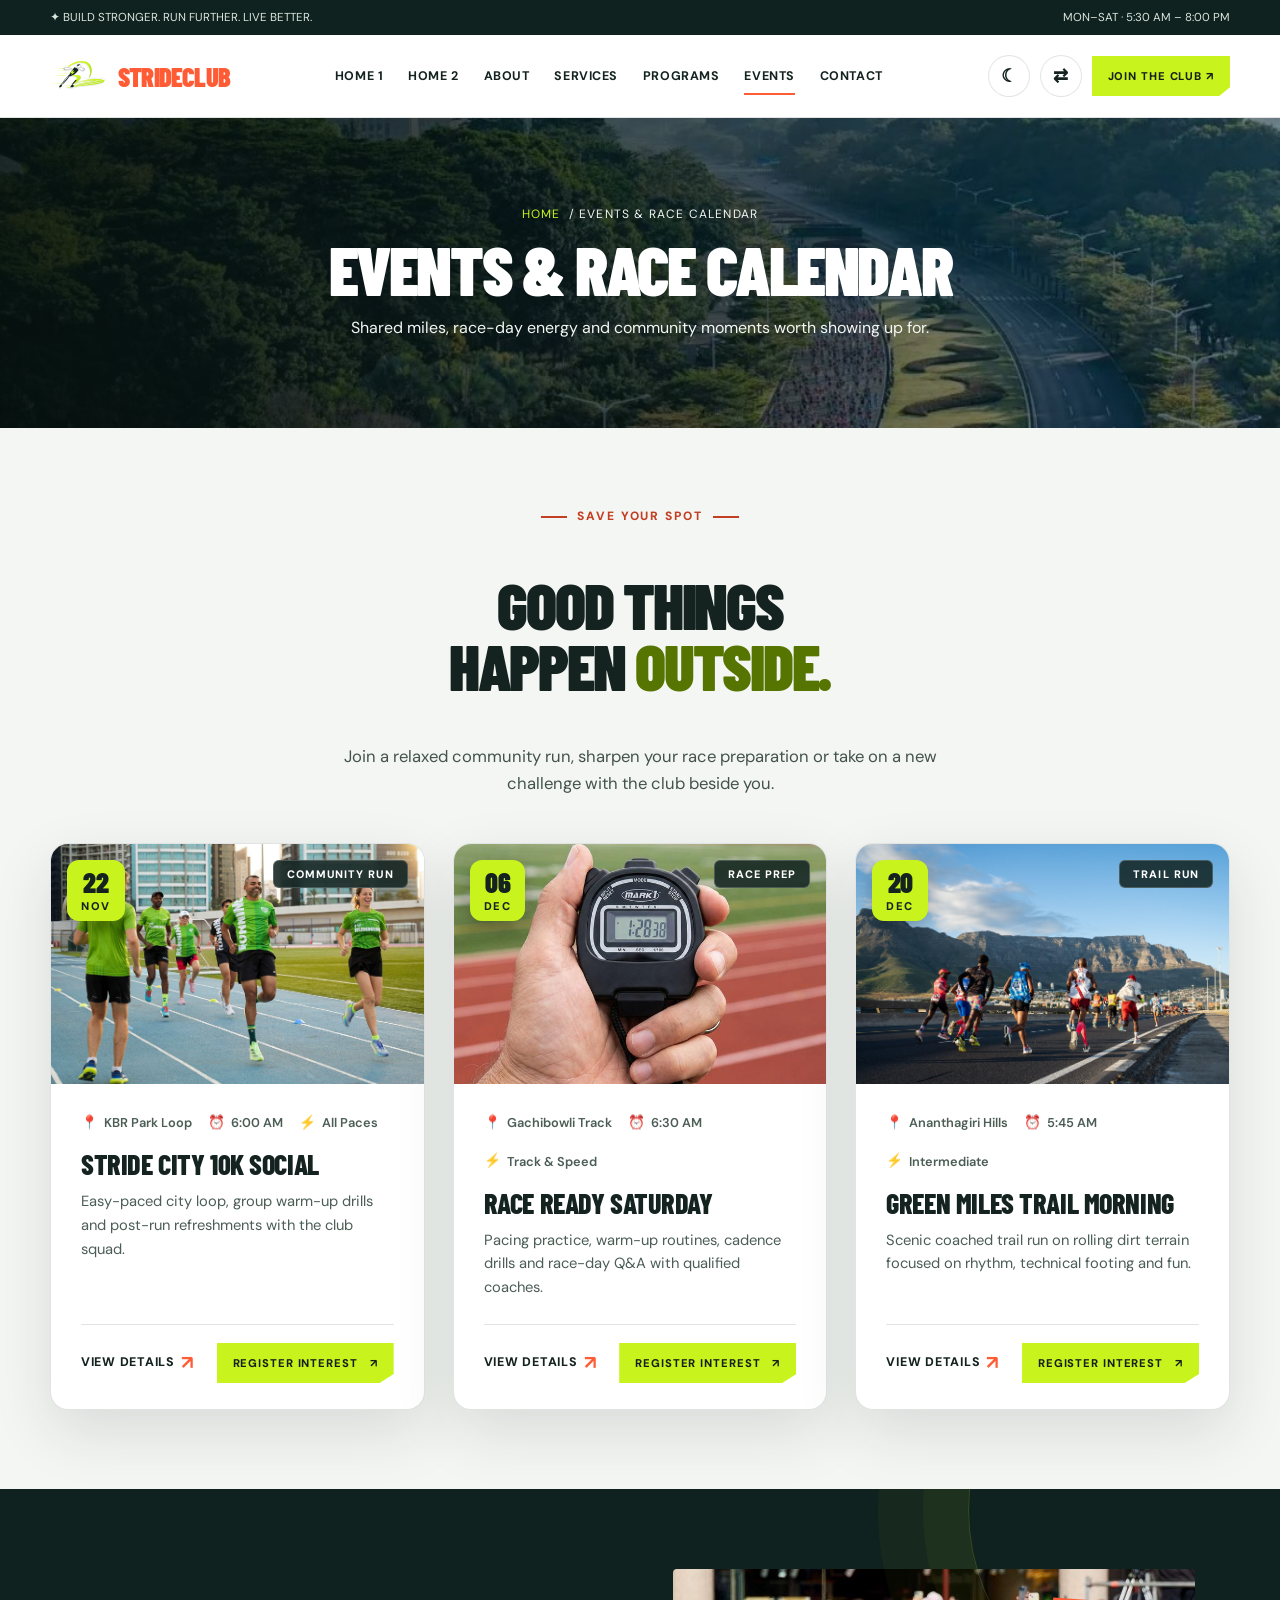
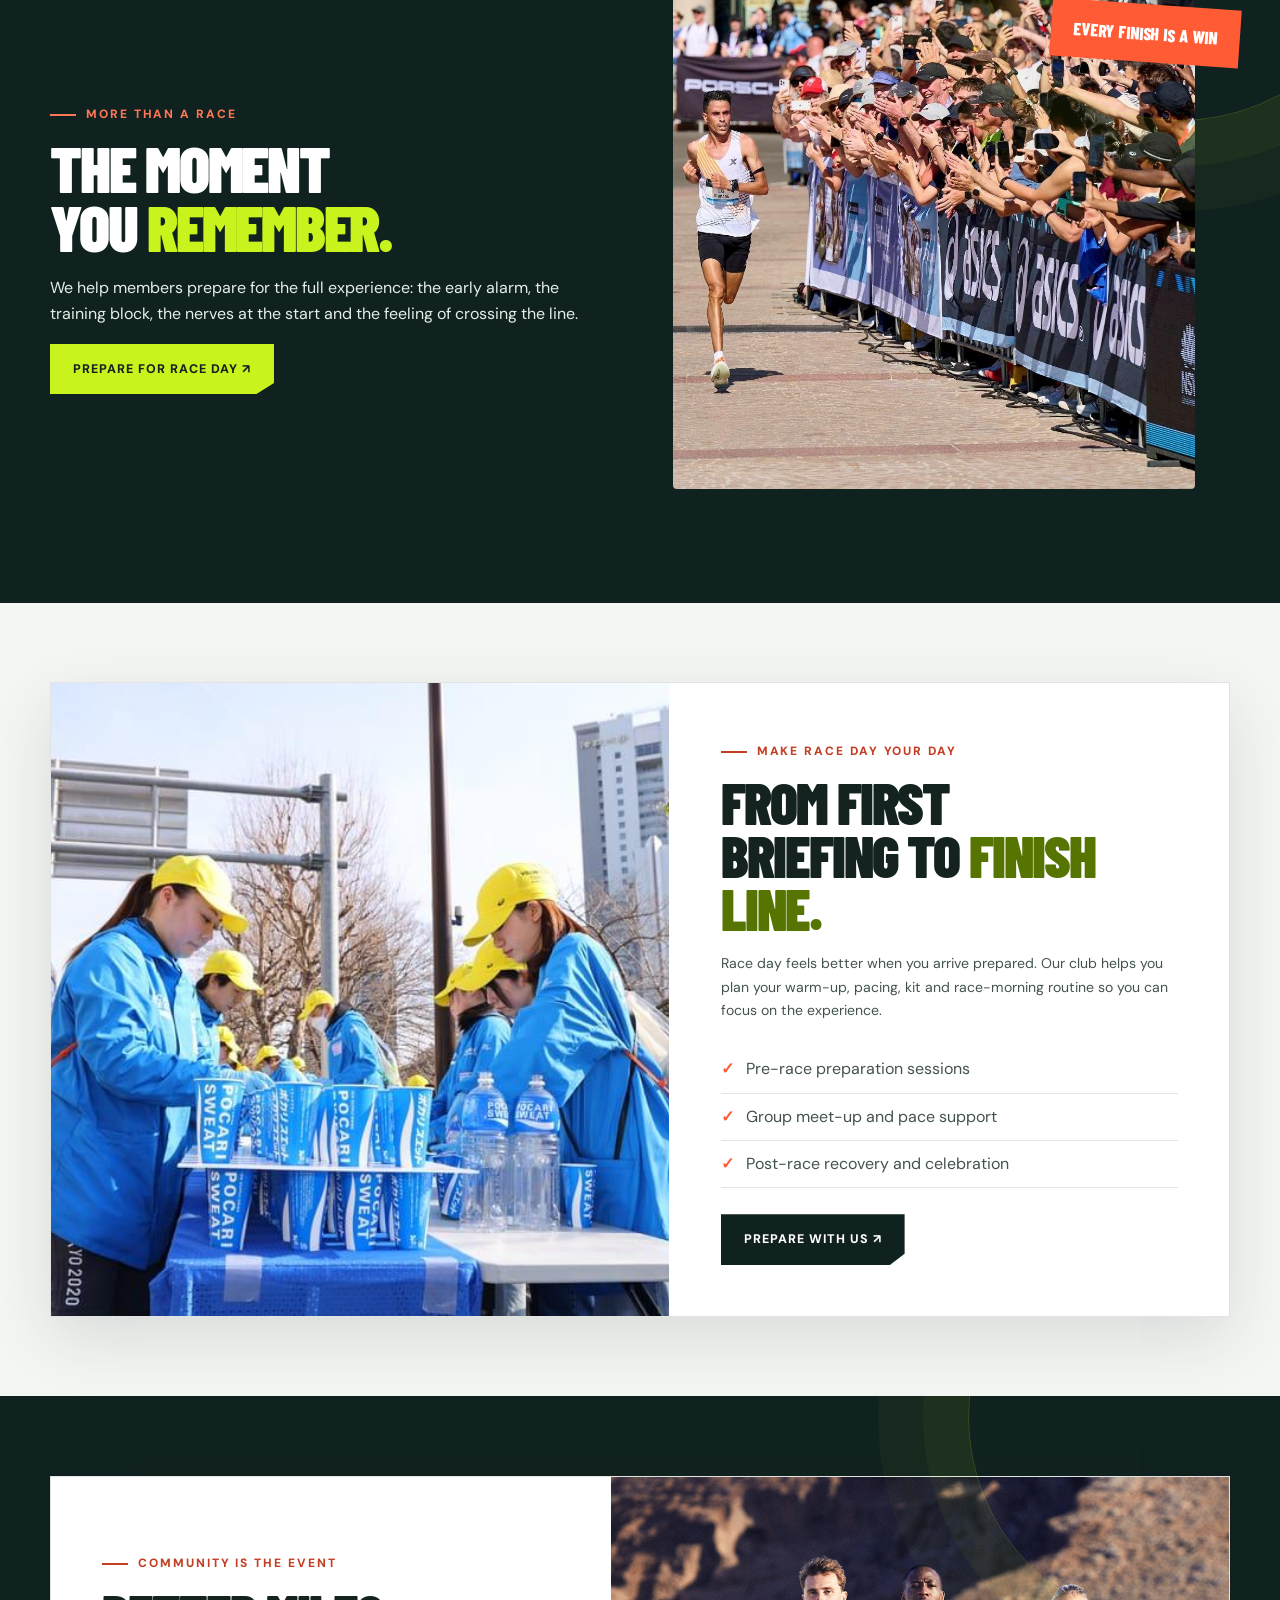
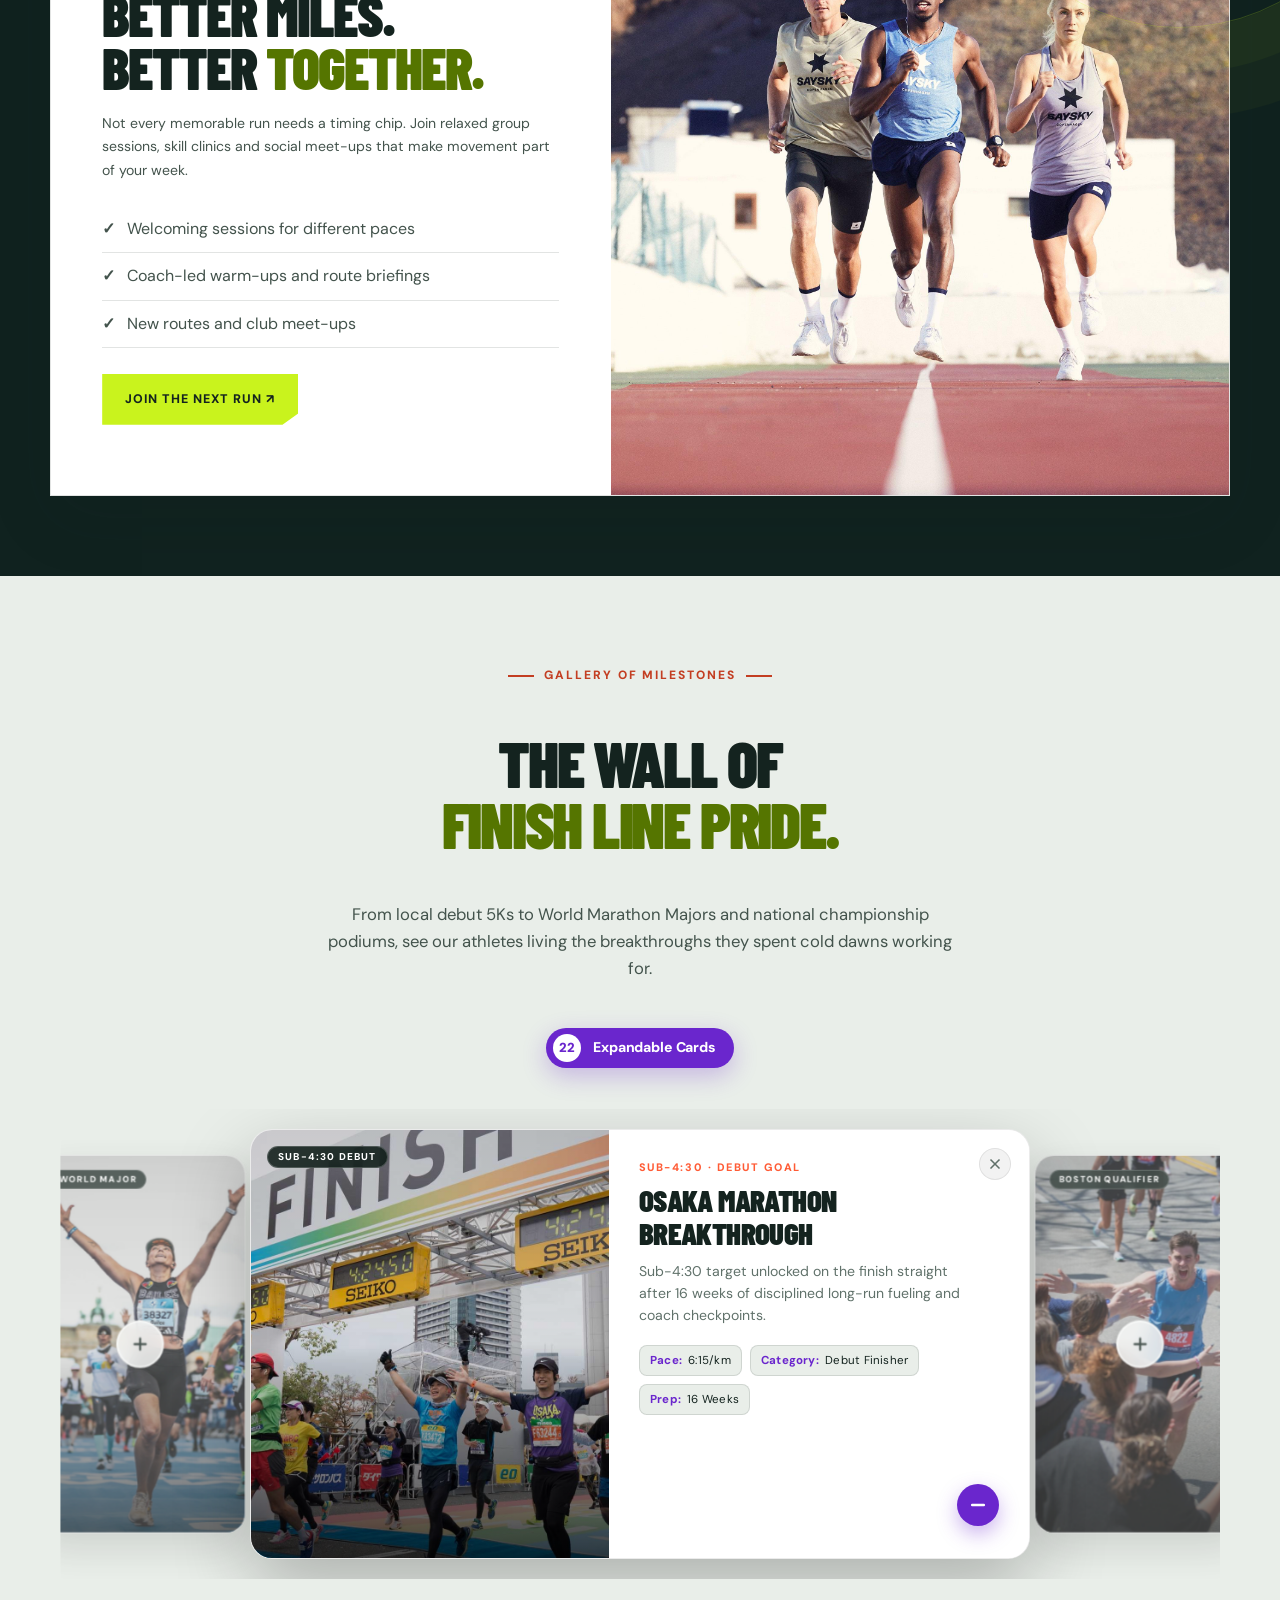
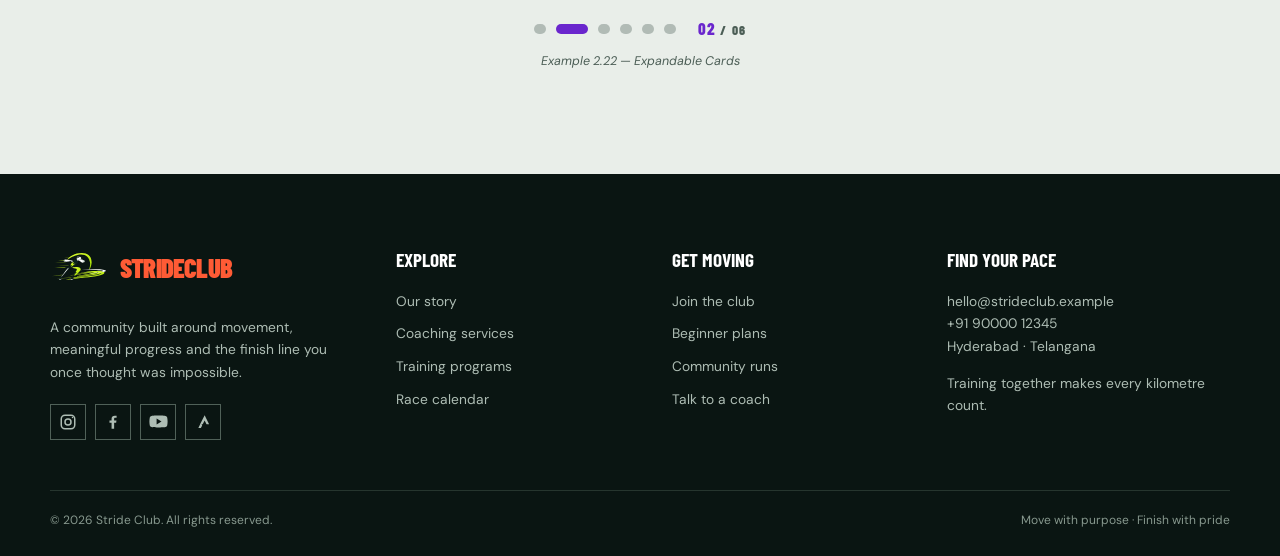
==== events.html @ 1942a3ea "Initial commit: Stride Athletics Club website with responsive layouts, SVG runner logo, and interact" ====
<!doctype html><html lang="en" dir="ltr"><head><meta charset="utf-8"><meta name="viewport" content="width=device-width,initial-scale=1"><meta name="description" content="Stride Club athletics and marathon training. Expert coaching, community runs and race preparation."><title>Events & Race Calendar | Stride Club</title><link rel="icon" href="assets/img/logo.svg" type="image/svg+xml"><link rel="stylesheet" href="assets/css/style.css"></head><body>
<div class="topline"><div class="container"><span>✦ BUILD STRONGER. RUN FURTHER. LIVE BETTER.</span><span>MON–SAT · 5:30 AM – 8:00 PM</span></div></div>
<header class="site-header"><div class="container nav-wrap">
<a class="brand" href="index.html"><img class="brand-logo" src="assets/img/logo.svg" alt="Stride Club Logo" width="56" height="38"><span>STRIDE<span>CLUB</span></span></a>
<nav class="nav-links" aria-label="Main navigation"><a href="index.html" class="">Home 1</a><a href="home-2.html" class="">Home 2</a><a href="about.html" class="">About</a><a href="services.html" class="">Services</a><a href="programs.html" class="">Programs</a><a href="events.html" class="active">Events</a><a href="contact.html" class="">Contact</a>
<div class="mobile-tools"><button class="theme-toggle utility-control" type="button" aria-label="Toggle light and dark theme" title="Toggle theme"><span class="utility-symbol theme-symbol" aria-hidden="true">☾</span><span class="utility-label">Theme</span></button><button class="dir-toggle utility-control" type="button" aria-label="Toggle text direction" title="Toggle text direction"><span class="utility-symbol" aria-hidden="true">⇄</span><span class="utility-label">RTL</span></button></div>
<a class="mobile-join" href="contact.html">Join the club ↗</a></nav>
<div class="nav-actions"><button class="icon-btn theme-toggle utility-control" aria-label="Toggle light and dark theme" title="Toggle theme" type="button"><span class="utility-symbol theme-symbol" aria-hidden="true">☾</span></button><button class="icon-btn dir-toggle utility-control" aria-label="Toggle text direction" title="Toggle text direction" type="button"><span class="utility-symbol" aria-hidden="true">⇄</span></button><a class="btn small" href="contact.html">Join the club ↗</a><button class="menu-btn" aria-label="Open menu" aria-expanded="false" type="button">☰</button></div>
</div></header>
<main><section class="inner-hero"><img src="assets/img/image-71.png" alt="Athletes training outdoors"><div class="container"><div class="breadcrumbs"><a href="index.html">Home</a> / Events & Race Calendar</div><h1 class="display">Events & Race Calendar</h1><p style="color:#e3ece5;margin:0">Shared miles, race-day energy and community moments worth showing up for.</p></div></section>
<section><div class="container">
  <div class="section-head center reveal">
    <span class="eyebrow">SAVE YOUR SPOT</span>
    <h2 class="display">GOOD THINGS<br>HAPPEN <em>OUTSIDE.</em></h2>
    <p>Join a relaxed community run, sharpen your race preparation or take on a new challenge with the club beside you.</p>
  </div>
  <div class="events-page-grid reveal">
    <article class="home-event-card">
      <div class="event-card-media">
        <img src="assets/img/image-51.png" alt="Group of runners training together outdoors">
        <div class="event-date-badge">
          <span class="day">22</span>
          <span class="month">NOV</span>
        </div>
        <span class="event-category-tag">COMMUNITY RUN</span>
      </div>
      <div class="event-card-body">
        <div class="event-meta-row">
          <span class="meta-item"><span class="meta-icon">📍</span> KBR Park Loop</span>
          <span class="meta-item"><span class="meta-icon">⏰</span> 6:00 AM</span>
          <span class="meta-item"><span class="meta-icon">⚡</span> All Paces</span>
        </div>
        <h3 class="event-title">Stride City 10K Social</h3>
        <p class="event-desc">Easy-paced city loop, group warm-up drills and post-run refreshments with the club squad.</p>
        <div class="event-card-footer">
          <a class="text-link" href="contact.html">View Details <b>↗</b></a>
          <a class="btn small" href="contact.html">Register Interest <b>↗</b></a>
        </div>
      </div>
    </article>

    <article class="home-event-card">
      <div class="event-card-media">
        <img src="assets/img/image-68.png" alt="Coach's stopwatch timing track interval splits">
        <div class="event-date-badge">
          <span class="day">06</span>
          <span class="month">DEC</span>
        </div>
        <span class="event-category-tag">RACE PREP</span>
      </div>
      <div class="event-card-body">
        <div class="event-meta-row">
          <span class="meta-item"><span class="meta-icon">📍</span> Gachibowli Track</span>
          <span class="meta-item"><span class="meta-icon">⏰</span> 6:30 AM</span>
          <span class="meta-item"><span class="meta-icon">⚡</span> Track &amp; Speed</span>
        </div>
        <h3 class="event-title">Race Ready Saturday</h3>
        <p class="event-desc">Pacing practice, warm-up routines, cadence drills and race-day Q&amp;A with qualified coaches.</p>
        <div class="event-card-footer">
          <a class="text-link" href="contact.html">View Details <b>↗</b></a>
          <a class="btn small" href="contact.html">Register Interest <b>↗</b></a>
        </div>
      </div>
    </article>

    <article class="home-event-card">
      <div class="event-card-media">
        <img src="assets/img/image-74.png" alt="Runner moving along scenic outdoor trail">
        <div class="event-date-badge">
          <span class="day">20</span>
          <span class="month">DEC</span>
        </div>
        <span class="event-category-tag">TRAIL RUN</span>
      </div>
      <div class="event-card-body">
        <div class="event-meta-row">
          <span class="meta-item"><span class="meta-icon">📍</span> Ananthagiri Hills</span>
          <span class="meta-item"><span class="meta-icon">⏰</span> 5:45 AM</span>
          <span class="meta-item"><span class="meta-icon">⚡</span> Intermediate</span>
        </div>
        <h3 class="event-title">Green Miles Trail Morning</h3>
        <p class="event-desc">Scenic coached trail run on rolling dirt terrain focused on rhythm, technical footing and fun.</p>
        <div class="event-card-footer">
          <a class="text-link" href="contact.html">View Details <b>↗</b></a>
          <a class="btn small" href="contact.html">Register Interest <b>↗</b></a>
        </div>
      </div>
    </article>
  </div>
</div></section>
<section class="dark-band"><div class="container split"><div class="reveal"><span class="eyebrow">MORE THAN A RACE</span><h2 class="display">THE MOMENT<br>YOU <em>REMEMBER.</em></h2><p>We help members prepare for the full experience: the early alarm, the training block, the nerves at the start and the feeling of crossing the line.</p><a class="btn" href="programs.html">Prepare for race day ↗</a></div><div class="photo-stack reveal"><img src="assets/img/image-54.png" alt="Marathon runner sprinting down finish chute with cheering crowd"><div class="photo-note">Every finish is a win</div></div></div></section>

<section><div class="container"><div class="image-feature reveal"><img src="assets/img/image-62.png" alt="Marathon aid station volunteers preparing hydration for runners"><div class="feature-copy"><span class="eyebrow">MAKE RACE DAY YOUR DAY</span><h2 class="display">FROM FIRST<br>BRIEFING TO <em>FINISH LINE.</em></h2><p>Race day feels better when you arrive prepared. Our club helps you plan your warm-up, pacing, kit and race-morning routine so you can focus on the experience.</p><ul class="list-check"><li>Pre-race preparation sessions</li><li>Group meet-up and pace support</li><li>Post-race recovery and celebration</li></ul><a class="btn dark" href="contact.html">Prepare with us ↗</a></div></div></div></section>
<section class="dark-band"><div class="container"><div class="image-feature reverse reveal"><img src="assets/img/image-25.png" alt="Stride Club squad running together in sync"><div class="feature-copy"><span class="eyebrow">COMMUNITY IS THE EVENT</span><h2 class="display">BETTER MILES.<br>BETTER <em>TOGETHER.</em></h2><p>Not every memorable run needs a timing chip. Join relaxed group sessions, skill clinics and social meet-ups that make movement part of your week.</p><ul class="list-check"><li>Welcoming sessions for different paces</li><li>Coach-led warm-ups and route briefings</li><li>New routes and club meet-ups</li></ul><a class="btn" href="contact.html">Join the next run ↗</a></div></div></div></section>

<!-- LAYOUT 6: WALL OF FINISH LINE PRIDE (EXAMPLE 2.22 EXPANDABLE CARDS) -->
<section class="events-wall-section expandable-cards-section" id="finish-wall">
  <div class="container">
    <div class="section-head center reveal">
      <span class="eyebrow">GALLERY OF MILESTONES</span>
      <h2 class="display">THE WALL OF<br><em>FINISH LINE PRIDE.</em></h2>
      <p>From local debut 5Ks to World Marathon Majors and national championship podiums, see our athletes living the breakthroughs they spent cold dawns working for.</p>
    </div>

    <!-- Example 2.22 Expandable Cards Component -->
    <div class="expand-component reveal" data-expandable-carousel>
      <!-- Reference Badge Header (Example 2.22) -->
      <div class="expand-header-pill">
        <span class="pill-badge-num">22</span>
        <span class="pill-badge-txt">Expandable Cards</span>
      </div>

      <div class="expand-carousel-wrapper">
        <div class="expand-stage">
          <div class="expand-track">
            <!-- Card 1: Berlin Marathon -->
            <article class="expand-card" data-index="0">
              <div class="expand-media">
                <img src="assets/img/image-61.png" alt="Berlin Marathon Finish under Brandenburg Gate" loading="lazy">
                <div class="expand-media-overlay"></div>
                <span class="expand-badge">WORLD MAJOR</span>
                <button type="button" class="expand-toggle-plus" aria-label="Expand Berlin Marathon details">
                  <svg viewBox="0 0 24 24" width="22" height="22" fill="none" stroke="currentColor" stroke-width="2.5" stroke-linecap="round">
                    <line x1="12" y1="5" x2="12" y2="19"></line>
                    <line x1="5" y1="12" x2="19" y2="12"></line>
                  </svg>
                </button>
              </div>
              <div class="expand-body">
                <button type="button" class="expand-close-btn" aria-label="Collapse milestone card">
                  <svg viewBox="0 0 24 24" width="16" height="16" fill="none" stroke="currentColor" stroke-width="2.5" stroke-linecap="round">
                    <line x1="18" y1="6" x2="6" y2="18"></line>
                    <line x1="6" y1="6" x2="18" y2="18"></line>
                  </svg>
                </button>
                <div class="expand-content">
                  <span class="expand-kicker">WORLD MAJOR · 2:54:18 PB</span>
                  <h3 class="expand-title">Berlin Marathon Victory</h3>
                  <p class="expand-desc">Club member Arjun crossing the iconic arch with tears, sweat and an eight-minute personal best on the fast Prussian tarmac.</p>
                  <div class="expand-tags">
                    <span class="expand-tag"><strong>Pace:</strong> 4:07/km</span>
                    <span class="expand-tag"><strong>Division:</strong> Sub-3:00 Club</span>
                    <span class="expand-tag"><strong>HR Avg:</strong> 158 bpm</span>
                  </div>
                </div>
                <button type="button" class="expand-toggle-minus" aria-label="Collapse milestone card">
                  <svg viewBox="0 0 24 24" width="20" height="20" fill="none" stroke="currentColor" stroke-width="3" stroke-linecap="round">
                    <line x1="5" y1="12" x2="19" y2="12"></line>
                  </svg>
                </button>
              </div>
            </article>

            <!-- Card 2: Osaka Marathon (Active by default, matching screenshot center position) -->
            <article class="expand-card active expanded" data-index="1">
              <div class="expand-media">
                <img src="assets/img/image-58.png" alt="Osaka Marathon 4:24:50 finish clock" loading="lazy">
                <div class="expand-media-overlay"></div>
                <span class="expand-badge">SUB-4:30 DEBUT</span>
                <button type="button" class="expand-toggle-plus" aria-label="Expand Osaka Marathon details">
                  <svg viewBox="0 0 24 24" width="22" height="22" fill="none" stroke="currentColor" stroke-width="2.5" stroke-linecap="round">
                    <line x1="12" y1="5" x2="12" y2="19"></line>
                    <line x1="5" y1="12" x2="19" y2="12"></line>
                  </svg>
                </button>
              </div>
              <div class="expand-body">
                <button type="button" class="expand-close-btn" aria-label="Collapse milestone card">
                  <svg viewBox="0 0 24 24" width="16" height="16" fill="none" stroke="currentColor" stroke-width="2.5" stroke-linecap="round">
                    <line x1="18" y1="6" x2="6" y2="18"></line>
                    <line x1="6" y1="6" x2="18" y2="18"></line>
                  </svg>
                </button>
                <div class="expand-content">
                  <span class="expand-kicker">SUB-4:30 · DEBUT GOAL</span>
                  <h3 class="expand-title">Osaka Marathon Breakthrough</h3>
                  <p class="expand-desc">Sub-4:30 target unlocked on the finish straight after 16 weeks of disciplined long-run fueling and coach checkpoints.</p>
                  <div class="expand-tags">
                    <span class="expand-tag"><strong>Pace:</strong> 6:15/km</span>
                    <span class="expand-tag"><strong>Category:</strong> Debut Finisher</span>
                    <span class="expand-tag"><strong>Prep:</strong> 16 Weeks</span>
                  </div>
                </div>
                <button type="button" class="expand-toggle-minus" aria-label="Collapse milestone card">
                  <svg viewBox="0 0 24 24" width="20" height="20" fill="none" stroke="currentColor" stroke-width="3" stroke-linecap="round">
                    <line x1="5" y1="12" x2="19" y2="12"></line>
                  </svg>
                </button>
              </div>
            </article>

            <!-- Card 3: Boston Marathon -->
            <article class="expand-card" data-index="2">
              <div class="expand-media">
                <img src="assets/img/image-60.png" alt="Boston Marathon Boylston Street Roar" loading="lazy">
                <div class="expand-media-overlay"></div>
                <span class="expand-badge">BOSTON QUALIFIER</span>
                <button type="button" class="expand-toggle-plus" aria-label="Expand Boston Marathon details">
                  <svg viewBox="0 0 24 24" width="22" height="22" fill="none" stroke="currentColor" stroke-width="2.5" stroke-linecap="round">
                    <line x1="12" y1="5" x2="12" y2="19"></line>
                    <line x1="5" y1="12" x2="19" y2="12"></line>
                  </svg>
                </button>
              </div>
              <div class="expand-body">
                <button type="button" class="expand-close-btn" aria-label="Collapse milestone card">
                  <svg viewBox="0 0 24 24" width="16" height="16" fill="none" stroke="currentColor" stroke-width="2.5" stroke-linecap="round">
                    <line x1="18" y1="6" x2="6" y2="18"></line>
                    <line x1="6" y1="6" x2="18" y2="18"></line>
                  </svg>
                </button>
                <div class="expand-content">
                  <span class="expand-kicker">BQ FINISHER · BOSTON ROAR</span>
                  <h3 class="expand-title">Boylston Street Unicorns</h3>
                  <p class="expand-desc">Four club runners taking the turn from Hereford to Boylston together, earning their coveted Boston unicorn finisher medals.</p>
                  <div class="expand-tags">
                    <span class="expand-tag"><strong>Pace:</strong> 4:21/km</span>
                    <span class="expand-tag"><strong>Buffer:</strong> BQ -6:42</span>
                    <span class="expand-tag"><strong>Climb:</strong> Newton Conquered</span>
                  </div>
                </div>
                <button type="button" class="expand-toggle-minus" aria-label="Collapse milestone card">
                  <svg viewBox="0 0 24 24" width="20" height="20" fill="none" stroke="currentColor" stroke-width="3" stroke-linecap="round">
                    <line x1="5" y1="12" x2="19" y2="12"></line>
                  </svg>
                </button>
              </div>
            </article>

            <!-- Card 4: Masters Division Gold -->
            <article class="expand-card" data-index="3">
              <div class="expand-media">
                <img src="assets/img/image-56.png" alt="50th Jubilee Marathon Podium Ceremony" loading="lazy">
                <div class="expand-media-overlay"></div>
                <span class="expand-badge">NATIONAL GOLD</span>
                <button type="button" class="expand-toggle-plus" aria-label="Expand Masters Gold details">
                  <svg viewBox="0 0 24 24" width="22" height="22" fill="none" stroke="currentColor" stroke-width="2.5" stroke-linecap="round">
                    <line x1="12" y1="5" x2="12" y2="19"></line>
                    <line x1="5" y1="12" x2="19" y2="12"></line>
                  </svg>
                </button>
              </div>
              <div class="expand-body">
                <button type="button" class="expand-close-btn" aria-label="Collapse milestone card">
                  <svg viewBox="0 0 24 24" width="16" height="16" fill="none" stroke="currentColor" stroke-width="2.5" stroke-linecap="round">
                    <line x1="18" y1="6" x2="6" y2="18"></line>
                    <line x1="6" y1="6" x2="18" y2="18"></line>
                  </svg>
                </button>
                <div class="expand-content">
                  <span class="expand-kicker">AGE GROUP PODIUM · 1ST PLACE</span>
                  <h3 class="expand-title">Masters Division Gold</h3>
                  <p class="expand-desc">Coach Priya taking the top podium step at the 50th National Masters Athletics Meet with tactical negative splits.</p>
                  <div class="expand-tags">
                    <span class="expand-tag"><strong>Event:</strong> 10,000m</span>
                    <span class="expand-tag"><strong>Time:</strong> 36:44.2</span>
                    <span class="expand-tag"><strong>Medal:</strong> National Gold</span>
                  </div>
                </div>
                <button type="button" class="expand-toggle-minus" aria-label="Collapse milestone card">
                  <svg viewBox="0 0 24 24" width="20" height="20" fill="none" stroke="currentColor" stroke-width="3" stroke-linecap="round">
                    <line x1="5" y1="12" x2="19" y2="12"></line>
                  </svg>
                </button>
              </div>
            </article>

            <!-- Card 5: Tokyo Stride Cheer Station -->
            <article class="expand-card" data-index="4">
              <div class="expand-media">
                <img src="assets/img/image-57.png" alt="Tokyo Marathon Cheering & Aid Station" loading="lazy">
                <div class="expand-media-overlay"></div>
                <span class="expand-badge">CHEER SQUAD</span>
                <button type="button" class="expand-toggle-plus" aria-label="Expand Cheer Squad details">
                  <svg viewBox="0 0 24 24" width="22" height="22" fill="none" stroke="currentColor" stroke-width="2.5" stroke-linecap="round">
                    <line x1="12" y1="5" x2="12" y2="19"></line>
                    <line x1="5" y1="12" x2="19" y2="12"></line>
                  </svg>
                </button>
              </div>
              <div class="expand-body">
                <button type="button" class="expand-close-btn" aria-label="Collapse milestone card">
                  <svg viewBox="0 0 24 24" width="16" height="16" fill="none" stroke="currentColor" stroke-width="2.5" stroke-linecap="round">
                    <line x1="18" y1="6" x2="6" y2="18"></line>
                    <line x1="6" y1="6" x2="18" y2="18"></line>
                  </svg>
                </button>
                <div class="expand-content">
                  <span class="expand-kicker">CHEER SQUAD · KM 38</span>
                  <h3 class="expand-title">Tokyo Stride Cheer Station</h3>
                  <p class="expand-desc">Our volunteer squad handing out cold sponges, electrolytes and thunderous encouragement at the hardest mile in Ginza.</p>
                  <div class="expand-tags">
                    <span class="expand-tag"><strong>Location:</strong> Ginza KM 38</span>
                    <span class="expand-tag"><strong>Crew:</strong> 42 Volunteers</span>
                    <span class="expand-tag"><strong>Energy:</strong> 100% Stride</span>
                  </div>
                </div>
                <button type="button" class="expand-toggle-minus" aria-label="Collapse milestone card">
                  <svg viewBox="0 0 24 24" width="20" height="20" fill="none" stroke="currentColor" stroke-width="3" stroke-linecap="round">
                    <line x1="5" y1="12" x2="19" y2="12"></line>
                  </svg>
                </button>
              </div>
            </article>

            <!-- Card 6: State Athletics Club Champions -->
            <article class="expand-card" data-index="5">
              <div class="expand-media">
                <img src="assets/img/image-66.png" alt="Inter-Club Championship Trophy Ceremony" loading="lazy">
                <div class="expand-media-overlay"></div>
                <span class="expand-badge">CHAMPIONS</span>
                <button type="button" class="expand-toggle-plus" aria-label="Expand State Champions details">
                  <svg viewBox="0 0 24 24" width="22" height="22" fill="none" stroke="currentColor" stroke-width="2.5" stroke-linecap="round">
                    <line x1="12" y1="5" x2="12" y2="19"></line>
                    <line x1="5" y1="12" x2="19" y2="12"></line>
                  </svg>
                </button>
              </div>
              <div class="expand-body">
                <button type="button" class="expand-close-btn" aria-label="Collapse milestone card">
                  <svg viewBox="0 0 24 24" width="16" height="16" fill="none" stroke="currentColor" stroke-width="2.5" stroke-linecap="round">
                    <line x1="18" y1="6" x2="6" y2="18"></line>
                    <line x1="6" y1="6" x2="18" y2="18"></line>
                  </svg>
                </button>
                <div class="expand-content">
                  <span class="expand-kicker">TEAM CUP · NATIONALS</span>
                  <h3 class="expand-title">State Club Champions</h3>
                  <p class="expand-desc">The entire 40-runner contingent celebrating the overall team championship trophy after a clean sweep in distance events.</p>
                  <div class="expand-tags">
                    <span class="expand-tag"><strong>Score:</strong> 340 Pts</span>
                    <span class="expand-tag"><strong>Rank:</strong> 1st of 28</span>
                    <span class="expand-tag"><strong>Roster:</strong> 40 Athletes</span>
                  </div>
                </div>
                <button type="button" class="expand-toggle-minus" aria-label="Collapse milestone card">
                  <svg viewBox="0 0 24 24" width="20" height="20" fill="none" stroke="currentColor" stroke-width="3" stroke-linecap="round">
                    <line x1="5" y1="12" x2="19" y2="12"></line>
                  </svg>
                </button>
              </div>
            </article>
          </div>
        </div>
      </div>

      <!-- Bottom Pagination & Caption -->
      <div class="expand-bottom-bar">
        <div class="expand-dots" data-expand-dots>
          <button type="button" class="expand-dot" data-index="0" aria-label="Slide 1"></button>
          <button type="button" class="expand-dot active" data-index="1" aria-label="Slide 2"></button>
          <button type="button" class="expand-dot" data-index="2" aria-label="Slide 3"></button>
          <button type="button" class="expand-dot" data-index="3" aria-label="Slide 4"></button>
          <button type="button" class="expand-dot" data-index="4" aria-label="Slide 5"></button>
          <button type="button" class="expand-dot" data-index="5" aria-label="Slide 6"></button>
        </div>
        <div class="expand-counter"><span data-expand-current>02</span> / <span>06</span></div>
      </div>
      <p class="expand-caption">Example 2.22 — Expandable Cards</p>
    </div>
  </div>
</section>


</main>
<footer class="site-footer"><div class="container"><div class="footer-grid">
<div><a class="brand" href="index.html"><img class="brand-logo" src="assets/img/logo.svg" alt="Stride Club Logo" width="56" height="38"><span>STRIDE<span>CLUB</span></span></a><p style="margin-top:20px">A community built around movement, meaningful progress and the finish line you once thought was impossible.</p><div class="socials">
<a href="https://www.instagram.com/" aria-label="Instagram" target="_blank" rel="noopener"><svg viewBox="0 0 24 24" width="18" height="18" fill="none" stroke="currentColor" stroke-width="2"><rect x="3" y="3" width="18" height="18" rx="5"/><circle cx="12" cy="12" r="4"/><circle cx="18" cy="6" r="1" fill="currentColor" stroke="none"/></svg></a>
<a href="https://www.facebook.com/" aria-label="Facebook" target="_blank" rel="noopener"><svg viewBox="0 0 24 24" width="18" height="18" fill="currentColor"><path d="M13.5 21v-8h2.7l.4-3.1h-3.1v-2c0-.9.3-1.5 1.6-1.5h1.7V3.6c-.3 0-1.3-.1-2.5-.1-2.5 0-4.2 1.5-4.2 4.3v2.1H7.3V13h2.8v8z"/></svg></a>
<a href="https://www.youtube.com/" aria-label="YouTube" target="_blank" rel="noopener"><svg viewBox="0 0 24 24" width="19" height="19" fill="currentColor"><path d="M23 7.1a3 3 0 0 0-2.1-2.2C19 4.4 12 4.4 12 4.4s-7 0-8.9.5A3 3 0 0 0 1 7.1 31 31 0 0 0 .5 12a31 31 0 0 0 .5 4.9 3 3 0 0 0 2.1 2.2c1.9.5 8.9.5 8.9.5s7 0 8.9-.5a3 3 0 0 0 2.1-2.2 31 31 0 0 0 .5-4.9 31 31 0 0 0-.5-4.9zM9.6 15.7V8.3l6.2 3.7z"/></svg></a>
<a href="https://www.strava.com/" aria-label="Strava" target="_blank" rel="noopener"><svg viewBox="0 0 24 24" width="18" height="18" fill="currentColor"><path d="M14.2 3 8.1 15h3.5l2.6-5.1 2.5 5.1h3.4L14.2 3zm-5 10.1L5.8 20h3.4l1.7-3.4z"/></svg></a>
</div></div>
<div><h3>Explore</h3><div class="footer-links"><a href="about.html">Our story</a><a href="services.html">Coaching services</a><a href="programs.html">Training programs</a><a href="events.html">Race calendar</a></div></div>
<div><h3>Get moving</h3><div class="footer-links"><a href="contact.html">Join the club</a><a href="programs.html">Beginner plans</a><a href="events.html">Community runs</a><a href="contact.html">Talk to a coach</a></div></div>
<div><h3>Find your pace</h3><p>hello@strideclub.example<br>+91 90000 12345<br>Hyderabad · Telangana</p><p>Training together makes every kilometre count.</p></div>
</div><div class="copyright"><span>© <span id="year"></span> Stride Club. All rights reserved.</span><span>Move with purpose · Finish with pride</span></div></div></footer><button class="back-top" aria-label="Back to top">↑</button><script src="assets/js/main.js"></script></body></html>
---- assets/css/style.css ----
@import url('https://fonts.googleapis.com/css2?family=Barlow+Condensed:wght@500;600;700;800;900&family=DM+Sans:wght@400;500;600;700&display=swap');
:root{--bg:#f4f6f3;--surface:#fff;--surface2:#e9eee9;--text:#14231f;--muted:#60716a;--line:rgba(20,35,31,.12);--accent:#c9f31d;--accent2:#ff5b35;--navy:#10221f;--hero-text:#fff;--shadow:0 22px 60px rgba(17,34,29,.12);--inner-hero-height-desktop:310px;--inner-hero-height-tablet:270px;--inner-hero-height-mobile:230px}
[data-theme="dark"]{--bg:#0c1513;--surface:#14211e;--surface2:#1b2b26;--text:#f1f6ef;--muted:#b2c0b8;--line:rgba(241,246,239,.13);--shadow:0 22px 60px rgba(0,0,0,.28)}
*{box-sizing:border-box}html{scroll-behavior:smooth;scroll-padding-top:90px}body{margin:0;background:var(--bg);color:var(--text);font-family:'DM Sans',sans-serif;line-height:1.65;transition:background .25s,color .25s}img{display:block;width:100%;object-fit:cover}a{color:inherit;text-decoration:none}button,input,textarea,select{font:inherit}button{cursor:pointer}.container{width:min(1180px,calc(100% - 48px));margin:auto}.eyebrow{display:inline-flex;align-items:center;gap:10px;color:var(--accent2);font-size:.75rem;font-weight:800;letter-spacing:.16em;text-transform:uppercase}.eyebrow:before{content:"";width:26px;height:2px;background:currentColor}.display{font-family:'Barlow Condensed',sans-serif;font-weight:900;line-height:.92;letter-spacing:-.035em;text-transform:uppercase}.display em{font-style:normal;color:var(--accent)}h1,h2,h3,p{margin-top:0}h1{font-size:clamp(3.5rem,8vw,7.6rem);margin:18px 0 22px}h2{font:800 clamp(2.5rem,5vw,4.6rem)/.98 'Barlow Condensed',sans-serif;text-transform:uppercase;letter-spacing:-.025em;margin:14px 0 18px}h3{font:700 1.55rem/1.1 'Barlow Condensed',sans-serif;text-transform:uppercase}p{color:var(--muted)}.btn{display:inline-flex;align-items:center;justify-content:center;gap:12px;padding:15px 23px;background:var(--accent);color:#14211a;border:0;font-weight:800;text-transform:uppercase;font-size:.78rem;letter-spacing:.08em;clip-path:polygon(0 0,100% 0,100% 78%,92% 100%,0 100%);transition:transform .25s,background .25s}.btn:hover{transform:translateY(-4px);background:#e2ff61}.btn.outline{background:transparent;color:var(--hero-text);border:1px solid rgba(255,255,255,.55);clip-path:none}.btn.dark{background:var(--navy);color:#fff}.btn.small{padding:11px 16px;font-size:.7rem}.topline{background:var(--navy);color:#dbe6df;font-size:.72rem;padding:8px 0}.topline .container{display:flex;justify-content:space-between;gap:15px}.site-header{position:sticky;top:0;z-index:50;background:color-mix(in srgb,var(--surface) 93%,transparent);backdrop-filter:blur(16px);border-bottom:1px solid var(--line)}.nav-wrap{height:82px;display:flex;align-items:center;justify-content:space-between;gap:24px}.brand{display:flex;align-items:center;gap:10px;font:900 1.65rem 'Barlow Condensed',sans-serif;letter-spacing:-.03em;text-transform:uppercase;white-space:nowrap}.brand-mark{width:46px;height:38px;display:inline-flex;align-items:center;justify-content:center;background:transparent;transform:none}.brand-logo{height:38px;width:auto;max-width:58px;object-fit:contain;display:block;flex-shrink:0;transition:transform .25s ease}.brand:hover .brand-logo{transform:scale(1.08)}.brand span:last-child{color:var(--accent2)}.nav-links{display:flex;align-items:center;gap:25px}.nav-links a{font-size:.78rem;font-weight:700;color:var(--text);text-transform:uppercase;letter-spacing:.045em;position:relative}.nav-links a:after{content:"";position:absolute;left:0;bottom:-9px;width:0;height:2px;background:var(--accent2);transition:width .2s}.nav-links a:hover:after,.nav-links a.active:after{width:100%}.nav-actions{display:flex;align-items:center;gap:9px}.icon-btn{width:39px;height:39px;border:1px solid var(--line);background:var(--surface2);color:var(--text);border-radius:50%;font-weight:800}.menu-btn{display:none;border:0;background:var(--accent);width:44px;height:42px;font-size:1.3rem}.mobile-tools{display:none}.hero{min-height:690px;position:relative;display:flex;align-items:center;color:#fff;overflow:hidden;background:#13221e}.hero:before{content:"";position:absolute;inset:0;background:linear-gradient(90deg,rgba(7,18,15,.9) 0%,rgba(7,18,15,.62) 48%,rgba(7,18,15,.1) 100%);z-index:1}.hero-bg{position:absolute;inset:0;width:100%;height:100%;object-fit:cover;animation:heroZoom 18s ease-in-out infinite alternate}.hero-content{position:relative;z-index:2;max-width:760px;padding:90px 0}.hero h1{max-width:850px}.hero p{color:#e1e9e3;max-width:550px;font-size:1.03rem}.hero-ctas{display:flex;flex-wrap:wrap;gap:13px;margin-top:30px}.hero-meta{display:flex;gap:34px;margin-top:52px}.hero-meta strong{display:block;font:800 2rem 'Barlow Condensed';color:var(--accent)}.hero-meta span{font-size:.7rem;text-transform:uppercase;letter-spacing:.12em;color:#d7e1db}.hero-tag{position:absolute;right:5%;bottom:12%;z-index:2;border:1px solid rgba(255,255,255,.4);padding:17px 22px;backdrop-filter:blur(10px);background:rgba(12,30,24,.3);font:700 1rem 'Barlow Condensed';text-transform:uppercase;transform:rotate(-5deg)}@keyframes heroZoom{to{transform:scale(1.08)}}.ticker{background:var(--accent);color:#15211b;overflow:hidden;white-space:nowrap;padding:15px 0;font:900 1.3rem 'Barlow Condensed';text-transform:uppercase;letter-spacing:.08em}.ticker-track{display:inline-flex;gap:45px;animation:marquee 28s linear infinite}.ticker span:after{content:"✳";margin-left:45px;color:var(--accent2)}@keyframes marquee{to{transform:translateX(-50%)}}section{padding:100px 0}.section-head{display:flex;align-items:end;justify-content:space-between;gap:30px;margin-bottom:42px}.section-head>div{max-width:650px}.section-head p{max-width:430px;margin:0}.grid{display:grid;gap:22px}.grid-3{grid-template-columns:repeat(3,1fr)}.grid-4{grid-template-columns:repeat(4,1fr)}.split{display:grid;grid-template-columns:1fr 1fr;gap:65px;align-items:center}.photo-stack{position:relative;padding:0 35px 35px 0}.photo-stack img{height:520px;border-radius:4px}.photo-stack:after{content:"";position:absolute;right:0;bottom:0;width:55%;height:58%;border:9px solid var(--accent);z-index:-1}.photo-note{position:absolute;right:-10px;top:35px;background:var(--accent2);color:white;padding:18px 22px;font:800 1.1rem 'Barlow Condensed';text-transform:uppercase;transform:rotate(4deg)}.stat-strip{background:var(--navy);color:#fff;padding:36px 0}.stats{display:grid;grid-template-columns:repeat(4,1fr);gap:20px}.stat{border-right:1px solid rgba(255,255,255,.18);padding-left:22px}.stat:first-child{padding-left:0}.stat strong{font:900 3rem/.95 'Barlow Condensed';color:var(--accent)}.stat span{display:block;color:#c2d0c8;font-size:.75rem;text-transform:uppercase;letter-spacing:.12em;margin-top:8px}.service-card,.program-card,.event-card,.feature-card{background:var(--surface);border:1px solid var(--line);box-shadow:var(--shadow);overflow:hidden;transition:transform .3s,border-color .3s}.service-card:hover,.program-card:hover,.event-card:hover,.feature-card:hover{transform:translateY(-8px);border-color:var(--accent2)}.service-card img{height:230px}.card-body{padding:25px}.card-body p{font-size:.9rem}.card-kicker{color:var(--accent2);font-size:.68rem;font-weight:800;letter-spacing:.12em;text-transform:uppercase}.text-link{display:inline-flex;align-items:center;gap:10px;font-weight:800;font-size:.75rem;text-transform:uppercase;letter-spacing:.07em;color:var(--text)}.text-link b{color:var(--accent2);font-size:1.2rem}.program-card{position:relative;min-height:380px;color:#fff}.program-card img{position:absolute;inset:0;height:100%;transition:transform .5s}.program-card:hover img{transform:scale(1.08)}.program-card:after{content:"";position:absolute;inset:0;background:linear-gradient(0deg,rgba(5,16,13,.92),rgba(5,16,13,.05) 75%)}.program-card .card-body{position:absolute;z-index:1;bottom:0;left:0;right:0}.program-card p{color:#d9e4dc}.program-card h3{font-size:2rem}.event-card{display:grid;grid-template-columns:130px 1fr;align-items:stretch}.event-date{background:var(--accent);color:#17231c;display:flex;flex-direction:column;align-items:center;justify-content:center;font:900 2.8rem 'Barlow Condensed'}.event-date small{font:800 .72rem 'DM Sans';letter-spacing:.15em}.event-info{padding:22px}.event-info p{font-size:.85rem;margin-bottom:8px}.dark-band{background:var(--navy);color:#fff;position:relative;overflow:hidden}.dark-band p{color:#c2d0c8}.dark-band h2{color:#fff}.dark-band:after{content:"";position:absolute;width:420px;height:420px;border:1px solid rgba(201,243,29,.2);border-radius:50%;right:-110px;top:-190px;box-shadow:0 0 0 45px rgba(201,243,29,.04),0 0 0 90px rgba(201,243,29,.03)}.quote{font:700 clamp(1.5rem,3vw,2.5rem)/1.25 'Barlow Condensed';text-transform:uppercase}.testimonial{background:var(--surface2);padding:35px;border-left:4px solid var(--accent2)}.testimonial p{font-size:1rem}.person{display:flex;align-items:center;gap:12px;margin-top:20px}.avatar{width:44px;height:44px;border-radius:50%;object-fit:cover}.person strong{display:block}.person small{color:var(--muted)}.inner-hero{height:var(--inner-hero-height-desktop);position:relative;display:flex;align-items:center;color:#fff;background:#13221e;overflow:hidden}.inner-hero img{position:absolute;inset:0;height:100%;width:100%;object-fit:cover}.inner-hero:after{content:"";position:absolute;inset:0;background:linear-gradient(90deg,rgba(6,17,14,.88),rgba(6,17,14,.42))}.inner-hero .container{position:relative;z-index:1}.inner-hero h1{font-size:clamp(3.3rem,6vw,5.8rem);margin:0 0 12px}.breadcrumbs{font-size:.75rem;color:#d9e3dd;text-transform:uppercase;letter-spacing:.1em}.breadcrumbs a{color:var(--accent)}.content-card{background:var(--surface);padding:34px;border:1px solid var(--line)}.list-check{list-style:none;padding:0;margin:24px 0}.list-check li{padding:10px 0;border-bottom:1px solid var(--line);color:var(--muted)}.list-check li:before{content:"✓";color:var(--accent2);font-weight:900;margin-right:12px}.timeline{position:relative;display:grid;grid-template-columns:repeat(4,1fr);gap:18px}.timeline:before{content:"";position:absolute;top:22px;left:8%;right:8%;height:2px;background:var(--accent2)}.step{position:relative;padding-top:58px}.step:before{content:attr(data-step);position:absolute;top:0;left:0;width:44px;height:44px;border-radius:50%;display:grid;place-items:center;background:var(--accent);color:#17231c;font-weight:900;border:5px solid var(--bg);z-index:1}.horizontal-track{display:flex;gap:18px;width:max-content;animation:slideTrack 32s linear infinite}.horizontal-track:hover{animation-play-state:paused}.motion-window{overflow:hidden}.motion-tile{width:280px;background:var(--surface);border:1px solid var(--line)}.motion-tile img{height:175px}.motion-tile div{padding:15px}.motion-tile strong{font:800 1.2rem 'Barlow Condensed';text-transform:uppercase}@keyframes slideTrack{to{transform:translateX(-50%)}}.orbit-stage{min-height:440px;position:relative;background:var(--navy);overflow:hidden;display:grid;place-items:center;color:#fff}.orbit-core{width:180px;height:180px;border-radius:50%;background:var(--accent);display:grid;place-items:center;color:#16231c;text-align:center;font:900 2rem/.9 'Barlow Condensed';box-shadow:0 0 0 24px rgba(201,243,29,.12),0 0 0 50px rgba(201,243,29,.06)}.orbit-ring{position:absolute;width:360px;height:360px;border:1px dashed rgba(255,255,255,.45);border-radius:50%;animation:spin 18s linear infinite}.orbit-ring.two{width:520px;height:520px;animation-direction:reverse;animation-duration:25s}.orbit-dot{position:absolute;width:70px;height:70px;border-radius:50%;background:var(--accent2);display:grid;place-items:center;font-size:1.5rem;box-shadow:0 10px 25px #0005}.orbit-ring .orbit-dot:first-child{top:-35px;left:calc(50% - 35px)}.orbit-ring .orbit-dot:last-child{bottom:-35px;left:calc(50% - 35px)}@keyframes spin{to{transform:rotate(360deg)}}.runner-stage{min-height:390px;background:var(--surface2);position:relative;overflow:hidden;display:flex;align-items:center;padding:45px}.runner-stage:before{content:"";position:absolute;inset:auto -10% 40px;height:100px;background:repeating-linear-gradient(90deg,var(--accent2) 0 60px,transparent 60px 110px);opacity:.13;transform:skewY(-7deg)}.runner-figure{position:absolute;right:10%;bottom:35px;width:230px;height:260px;display:grid;place-items:center;animation:float 4s ease-in-out infinite}.runner-figure img{width:100%;height:100%;object-fit:contain;filter:drop-shadow(0 25px 20px #0003)}@keyframes float{50%{transform:translateY(-18px) rotate(2deg)}}.runner-copy{position:relative;z-index:2;max-width:520px}.runner-copy h2{font-size:3.4rem}.runner-copy p{max-width:420px}.rotate-stage{display:grid;grid-template-columns:1fr 1fr;gap:40px;align-items:center;background:var(--surface);padding:45px;border:1px solid var(--line)}.shoe-wrap{perspective:900px;display:grid;place-items:center;min-height:300px;background:var(--surface2)}.shoe-wrap img{width:85%;max-height:260px;object-fit:contain;filter:drop-shadow(0 25px 22px #0003);transform:rotateY(var(--rotate,0deg));transition:transform .12s}.range{width:100%;accent-color:var(--accent2)}.contact-grid{display:grid;grid-template-columns:.8fr 1.2fr;gap:35px}.contact-info{background:var(--navy);color:#fff;padding:36px}.contact-info p{color:#c4d2ca}.contact-form{background:var(--surface);padding:36px;border:1px solid var(--line)}.form-grid{display:grid;grid-template-columns:1fr 1fr;gap:16px}.field{display:flex;flex-direction:column;gap:7px}.field.full{grid-column:1/-1}.field label{font-size:.72rem;font-weight:800;text-transform:uppercase;letter-spacing:.08em}.field input,.field textarea,.field select{width:100%;padding:14px 15px;border:1px solid var(--line);background:var(--bg);color:var(--text);outline:none}.field input:focus,.field textarea:focus,.field select:focus{border-color:var(--accent2)}.field textarea{min-height:130px;resize:vertical}.form-message{margin-top:14px;color:var(--accent2);font-weight:700}.faq-item{border-bottom:1px solid var(--line)}.faq-q{width:100%;background:none;border:0;color:var(--text);padding:20px 0;text-align:left;font-weight:800;display:flex;justify-content:space-between}.faq-a{display:none;padding:0 35px 20px 0;color:var(--muted)}.faq-item.open .faq-a{display:block}.site-footer{background:#0a1512;color:#fff;padding:75px 0 25px}.footer-grid{display:grid;grid-template-columns:1.3fr 1fr 1fr 1.2fr;gap:40px}.site-footer p,.site-footer a:not(.brand){color:#aebdb4;font-size:.86rem}.site-footer .brand{font:900 1.65rem/1 'Barlow Condensed',sans-serif;font-size:1.65rem!important;letter-spacing:-.03em;text-transform:uppercase;color:var(--accent2)!important;display:inline-flex;align-items:center;gap:12px}.site-footer .brand span,.site-footer .brand span:last-child{color:var(--accent2)!important}.site-footer .brand .brand-logo{height:38px!important;width:auto!important;max-width:58px!important;object-fit:contain!important}.site-footer h3{color:#fff;font-size:1.2rem}.footer-links{display:grid;gap:10px}.socials{display:flex;gap:9px;margin-top:20px}.socials a{width:36px;height:36px;border:1px solid #506158;display:grid;place-items:center;color:#fff;font-weight:800}.copyright{border-top:1px solid #26352e;margin-top:50px;padding-top:20px;display:flex;justify-content:space-between;color:#87988e;font-size:.75rem}.reveal{opacity:0;transform:translateY(28px);transition:opacity .7s,transform .7s}.reveal.visible{opacity:1;transform:none}.back-top{position:fixed;right:22px;bottom:22px;width:44px;height:44px;border:0;background:var(--accent);color:#14211a;font-size:1.3rem;z-index:20;opacity:0;pointer-events:none;transition:.2s}.back-top.show{opacity:1;pointer-events:auto}.badge{display:inline-block;background:var(--accent2);color:#fff;padding:5px 10px;font-size:.65rem;font-weight:800;letter-spacing:.1em;text-transform:uppercase}.image-pair{display:grid;grid-template-columns:1fr 1fr;gap:15px}.image-pair img{height:250px}.image-pair img:nth-child(2){margin-top:45px}.mini-label{font-size:.7rem;text-transform:uppercase;letter-spacing:.14em;font-weight:800;color:var(--accent2)}
[dir="rtl"]{direction:rtl}[dir="rtl"] .eyebrow:before{order:2}[dir="rtl"] .nav-links{direction:rtl}[dir="rtl"] .hero:before{background:linear-gradient(270deg,rgba(7,18,15,.9),rgba(7,18,15,.62) 48%,rgba(7,18,15,.1))}[dir="rtl"] .list-check li:before{margin:0 0 0 12px}[dir="rtl"] .inner-hero:after{background:linear-gradient(270deg,rgba(6,17,14,.88),rgba(6,17,14,.42))}[dir="rtl"] .contact-info{text-align:right}
@media(max-width:1020px){.nav-links{gap:13px}.nav-links a{font-size:.68rem}.nav-actions .btn{display:none}.split{gap:35px}.grid-4{grid-template-columns:repeat(2,1fr)}.footer-grid{grid-template-columns:repeat(2,1fr)}}
@media(max-width:760px){.container{width:min(100% - 34px,600px)}.topline .container{justify-content:center}.topline .container span:last-child{display:none}.nav-wrap{height:72px}.menu-btn{display:block}.nav-links{display:none;position:absolute;top:72px;left:0;right:0;background:var(--surface);padding:20px 24px 24px;border-bottom:1px solid var(--line);box-shadow:var(--shadow);flex-direction:column;align-items:stretch;gap:0}.nav-links.open{display:flex}.nav-links a{padding:12px 0;border-bottom:1px solid var(--line);font-size:.8rem}.nav-links a:after{display:none}.nav-actions{margin-left:auto}.nav-actions .icon-btn{width:35px;height:35px}.mobile-tools{display:flex;gap:10px;padding-top:15px}.mobile-tools button{flex:1;padding:10px;border:1px solid var(--line);background:var(--surface2);color:var(--text);font-size:.72rem;font-weight:800}.hero{min-height:640px}.hero-content{padding:70px 0}.hero h1{font-size:clamp(3.3rem,15vw,5.2rem)}.hero-tag{right:5%;bottom:5%;font-size:.8rem}.hero-meta{gap:20px;margin-top:38px}.hero-meta strong{font-size:1.6rem}.section-head{display:block}.section-head p{margin-top:18px}.split,.contact-grid,.rotate-stage{grid-template-columns:1fr}.grid-3{grid-template-columns:1fr}.grid-4{grid-template-columns:1fr 1fr}.photo-stack img{height:390px}.stats{grid-template-columns:1fr 1fr;row-gap:28px}.stat:nth-child(2){border:0}.timeline{grid-template-columns:1fr 1fr}.timeline:before{display:none}.event-card{grid-template-columns:95px 1fr}.event-date{font-size:2.2rem}.runner-figure{right:-10px;opacity:.38}.runner-copy{max-width:100%}.runner-copy h2{font-size:2.8rem}.inner-hero{height:var(--inner-hero-height-mobile)}.inner-hero h1{font-size:3.4rem}.form-grid{grid-template-columns:1fr}.field.full{grid-column:auto}.footer-grid{grid-template-columns:1fr 1fr;gap:28px}.copyright{display:block}.copyright span{display:block;margin-top:8px}section{padding:75px 0}}
@media(max-width:430px){.container{width:calc(100% - 30px)}.brand{font-size:1.42rem}.brand-logo{height:32px;max-width:48px}.nav-actions{gap:5px}.nav-actions .icon-btn{width:32px;height:32px}.hero{min-height:620px}.hero h1{font-size:3.35rem;line-height:.94}.hero p{font-size:.9rem}.hero-meta{gap:13px}.hero-meta strong{font-size:1.4rem}.hero-meta span{font-size:.58rem}.grid-4{grid-template-columns:1fr}.stats{gap:20px}.stat{padding-left:12px}.stat strong{font-size:2.5rem}.photo-stack{padding-right:20px}.photo-stack img{height:330px}.photo-note{right:-5px}.timeline{grid-template-columns:1fr}.footer-grid{grid-template-columns:1fr}.event-card{grid-template-columns:78px 1fr}.event-info{padding:16px}.inner-hero h1{font-size:3rem}.contact-info,.contact-form{padding:25px}.runner-stage{padding:28px 22px}.runner-figure{width:170px;height:210px}.orbit-ring{width:280px;height:280px}.orbit-ring.two{width:390px;height:390px}.orbit-core{width:135px;height:135px;font-size:1.6rem}}
@media(min-width:761px) and (max-width:1020px){.inner-hero{height:var(--inner-hero-height-tablet)}}
@media(prefers-reduced-motion:reduce){*,*:before,*:after{scroll-behavior:auto!important;animation-duration:.01ms!important;animation-iteration-count:1!important;transition-duration:.01ms!important}.reveal{opacity:1;transform:none}}

/* Contrast repair: testimonial cards must never inherit white text from dark sections. */
.testimonial{color:var(--text);background:var(--surface);border-left-color:var(--accent2)}
.testimonial .quote{color:var(--text)}
.testimonial .person strong{color:var(--text)}
.testimonial .person small{color:var(--muted)}
.testimonial .person img{flex:0 0 44px}
[data-theme="dark"] .testimonial{background:var(--surface2);color:var(--text)}
[data-theme="dark"] .testimonial .quote,[data-theme="dark"] .testimonial .person strong{color:var(--text)}
/* Home 2 gets a distinct editorial headline treatment rather than a second condensed race poster. */
.home2-hero .hero-content{max-width:850px}
.home2-hero h1{font-family:'DM Sans',sans-serif;font-size:clamp(3.1rem,7.5vw,6.6rem);font-weight:800;line-height:.99;letter-spacing:-.075em;text-transform:none;max-width:900px}
.home2-hero h1 em{font-style:normal;color:var(--accent);display:inline-block;position:relative}
.home2-hero h1 em:after{content:"";display:block;width:72%;height:7px;background:var(--accent2);margin-top:10px;transform:skewX(-25deg)}
.home2-hero .eyebrow{letter-spacing:.2em}
.home2-hero .hero p{max-width:590px;font-size:1.08rem}
.image-feature{display:grid;grid-template-columns:1.05fr .95fr;gap:0;background:var(--surface);border:1px solid var(--line);box-shadow:var(--shadow);overflow:hidden}
.image-feature img{height:100%;min-height:390px}
.image-feature .feature-copy{padding:clamp(26px,4vw,52px);align-self:center}
.image-feature .feature-copy p{max-width:520px}
.image-feature.reverse{grid-template-columns:.95fr 1.05fr}
.image-feature.reverse img{order:2}
.image-feature .feature-copy h2{font-size:clamp(2.4rem,4.5vw,4rem)}
.image-feature .feature-copy .list-check{margin-bottom:26px}
@media(max-width:760px){.image-feature,.image-feature.reverse{grid-template-columns:1fr}.image-feature img{min-height:250px;height:270px}.image-feature.reverse img{order:0}}

.socials svg{display:block}.socials a:hover{background:var(--accent);border-color:var(--accent);color:#14231f}.avatar{background:var(--surface2)}

/* Image-feature panels stay readable even when placed inside a dark section. */
.image-feature{color:var(--text)}
.image-feature .feature-copy h2{color:var(--text)}
.image-feature .feature-copy p{color:var(--muted)}
.image-feature .feature-copy .eyebrow{color:var(--accent2)}


/* --- Home page signature sections --- */
.right-overlay-hero{justify-content:flex-end}
.right-overlay-hero:before{background:linear-gradient(90deg,rgba(5,16,13,.12) 0%,rgba(5,16,13,.28) 42%,rgba(5,16,13,.86) 100%)}
.right-overlay-content{width:min(610px,54%);margin-left:auto;margin-right:max(0px,calc((100vw - 1180px)/2));padding:64px 54px;background:rgba(9,25,20,.68);border:1px solid rgba(255,255,255,.2);border-right:5px solid var(--accent);backdrop-filter:blur(13px);box-shadow:0 25px 80px rgba(0,0,0,.25)}
.right-overlay-content h1{font-size:clamp(3.2rem,6.4vw,6.4rem);line-height:.88;margin:20px 0}
.right-overlay-content p{max-width:490px}
.dcube-section{background:var(--surface2);overflow:hidden}
.dcube-flow{display:grid;grid-template-columns:repeat(3,minmax(0,1fr));gap:25px;align-items:center;position:relative}
.dcube-flow:before{content:"";position:absolute;left:12%;right:12%;top:48%;height:2px;background:linear-gradient(90deg,transparent,var(--accent2),var(--accent),transparent);opacity:.8}
.dcube-card{position:relative;z-index:1;background:var(--surface);border:1px solid var(--line);box-shadow:var(--shadow);padding:12px;transform:perspective(900px) rotateY(-5deg);transition:transform .4s,box-shadow .4s}
.dcube-card:nth-child(2){transform:perspective(900px) translateY(-22px) rotateY(0)}
.dcube-card:nth-child(3){transform:perspective(900px) rotateY(5deg)}
.dcube-card:hover{transform:perspective(900px) translateY(-12px) rotateY(0);box-shadow:0 28px 60px rgba(12,30,24,.2)}
.dcube-image{height:245px;overflow:hidden;background:var(--surface2)}
.dcube-image img{height:100%;transition:transform .7s}
.dcube-card:hover img{transform:scale(1.08)}
.dcube-copy{padding:20px 15px 18px}
.dcube-copy>span,.hex-info>span{font-size:.68rem;font-weight:900;letter-spacing:.14em;color:var(--accent2)}
.dcube-copy h3{font-size:1.8rem;margin:10px 0}
.dcube-copy p{font-size:.88rem;margin:0}
.hex-section{overflow:hidden;background:var(--bg)}
.hex-slider{display:grid;grid-template-columns:repeat(4,minmax(0,1fr));gap:18px;align-items:stretch}
.hex-card{min-width:0;background:var(--surface);border:1px solid var(--line);padding:12px;box-shadow:var(--shadow);transition:transform .35s,border-color .35s}
.hex-card:nth-child(even){transform:translateY(28px)}
.hex-card:hover{transform:translateY(-10px);border-color:var(--accent2)}
.hex-photo{height:245px;overflow:hidden;clip-path:polygon(25% 0,75% 0,100% 50%,75% 100%,25% 100%,0 50%);background:var(--surface2)}
.hex-photo img{height:100%;transition:transform .6s}
.hex-card:hover .hex-photo img{transform:scale(1.12) rotate(2deg)}
.hex-info{text-align:center;padding:18px 10px 15px}
.hex-info h3{font-size:1.65rem;margin:8px 0}
.hex-info p{font-size:.84rem;margin:0}
@media(max-width:900px){
 .right-overlay-content{width:min(620px,75%);margin-right:24px;padding:42px 35px}
 .dcube-flow{grid-template-columns:repeat(2,minmax(0,1fr))}
 .dcube-card:nth-child(3){grid-column:1/-1;width:calc(50% - 13px);justify-self:center}
 .hex-slider{grid-template-columns:repeat(2,minmax(0,1fr));gap:24px}
 .hex-card:nth-child(even){transform:none}
}
@media(max-width:600px){
 .right-overlay-hero{justify-content:center;min-height:690px!important}
 .right-overlay-hero:before{background:linear-gradient(0deg,rgba(5,16,13,.9),rgba(5,16,13,.42) 75%)}
 .right-overlay-content{width:calc(100% - 36px);margin:0 auto;padding:30px 23px;background:rgba(9,25,20,.72);border-right:4px solid var(--accent)}
 .right-overlay-content h1{font-size:clamp(2.9rem,13vw,4.4rem);line-height:.9}
 .right-overlay-content .hero-ctas{gap:9px}
 .right-overlay-content .btn{padding:13px 15px;font-size:.68rem}
 .dcube-flow{grid-template-columns:1fr;gap:20px}
 .dcube-flow:before{left:50%;right:auto;top:5%;bottom:5%;width:2px;height:auto}
 .dcube-card,.dcube-card:nth-child(2),.dcube-card:nth-child(3){width:100%;grid-column:auto;transform:none}
 .dcube-image{height:225px}
 .hex-slider{grid-template-columns:1fr 1fr;gap:13px}
 .hex-card{padding:8px}
 .hex-photo{height:175px}
 .hex-info{padding:13px 5px}
 .hex-info h3{font-size:1.3rem}
 .hex-info p{font-size:.76rem;line-height:1.5}
}
@media(prefers-reduced-motion:reduce){.dcube-card,.hex-card,.dcube-image img,.hex-photo img{transition:none}}


/* Hexagon card slider: touch-friendly horizontal track */
.hex-slider{display:flex;overflow-x:auto;gap:22px;padding:8px 4px 28px;scroll-snap-type:x mandatory;scrollbar-width:thin;scrollbar-color:var(--accent2) var(--surface2)}
.hex-card{flex:0 0 calc(25% - 17px);scroll-snap-align:start}
@media(max-width:900px){.hex-card{flex-basis:calc(50% - 11px)}}
@media(max-width:600px){.hex-slider{gap:14px}.hex-card{flex-basis:78%}}


/* === Refined signature interactions: 3D cube, hexagon carousel, right overlay hero === */
.right-overlay-hero{min-height:540px!important;height:clamp(490px,43vw,570px);display:flex;align-items:center;justify-content:stretch;padding:0}
.right-overlay-hero:before{background:linear-gradient(90deg,rgba(10,30,24,.08) 0%,rgba(13,44,34,.36) 42%,rgba(12,39,30,.91) 100%);z-index:1}
.right-overlay-hero .hero-bg{object-position:center 46%}
.right-overlay-hero>.container{position:relative;z-index:2;display:flex;justify-content:flex-end;align-items:center}
.right-overlay-content{width:min(540px,49%);max-width:540px!important;margin:0 0 0 auto;padding:36px 42px 38px;background:linear-gradient(145deg,rgba(16,45,34,.92),rgba(18,62,44,.78));border:1px solid rgba(255,255,255,.24);border-right:5px solid var(--accent);backdrop-filter:blur(12px);box-shadow:0 22px 65px rgba(0,0,0,.23)}
.right-overlay-content h1{font-size:clamp(2.8rem,5.3vw,5.2rem);line-height:.91;margin:14px 0 16px;letter-spacing:-.035em}
.right-overlay-content p{font-size:.96rem;line-height:1.7;max-width:450px;margin-bottom:0;color:#f1f6f1}
.right-overlay-content .hero-ctas{margin-top:23px}
.right-overlay-content .eyebrow{color:var(--accent)!important}
.dcube-section{
  background:var(--surface2);
  padding:90px 0;
  overflow:hidden;
  position:relative;
}
.cube-experience{
  max-width:1060px;
  margin:0 auto;
}
.cube-stage{
  height:480px;
  position:relative;
  overflow:hidden;
  background:#0c1a16;
  perspective:1400px;
  isolation:isolate;
  border-radius:22px;
  border:1px solid var(--line);
  box-shadow:0 26px 70px rgba(12,30,24,0.18);
}
[data-theme="dark"] .cube-stage{
  box-shadow:0 26px 70px rgba(0,0,0,0.45);
  border-color:rgba(255,255,255,0.1);
}
.cube-slide{
  position:absolute;
  inset:0;
  overflow:hidden;
  opacity:0;
  visibility:hidden;
  transform:translateX(13%) rotateY(68deg) scale(.94);
  transform-origin:left center;
  transition:transform .78s cubic-bezier(.2,.75,.2,1),opacity .55s ease,visibility .78s;
  backface-visibility:hidden;
  border-radius:22px;
}
.cube-slide.is-active{
  opacity:1;
  visibility:visible;
  transform:translateX(0) rotateY(0) scale(1);
  z-index:2;
  transform-origin:center;
}
.cube-slide.is-before{
  opacity:0;
  visibility:hidden;
  transform:translateX(-13%) rotateY(-68deg) scale(.94);
  transform-origin:right center;
  z-index:1;
}
.cube-slide.is-after{
  opacity:0;
  visibility:hidden;
  transform:translateX(13%) rotateY(68deg) scale(.94);
  transform-origin:left center;
  z-index:1;
}
.cube-slide>img{
  position:absolute;
  inset:0;
  width:100%;
  height:100%;
  object-fit:cover;
  object-position:28% center;
  display:block;
}
.cube-shade{
  position:absolute;
  inset:0;
  background:linear-gradient(90deg, rgba(6,18,14,0.12) 0%, rgba(6,18,14,0.38) 38%, rgba(6,18,14,0.85) 70%, rgba(6,18,14,0.96) 100%);
  z-index:1;
  pointer-events:none;
}
.cube-slide-copy{
  position:absolute;
  right:5%;
  top:50%;
  transform:translateY(-50%);
  width:min(470px, 48%);
  background:rgba(9, 23, 19, 0.78);
  backdrop-filter:blur(16px);
  -webkit-backdrop-filter:blur(16px);
  border:1px solid rgba(255, 255, 255, 0.16);
  border-radius:18px;
  padding:34px 38px;
  color:#ffffff;
  z-index:3;
  box-shadow:0 20px 50px rgba(0,0,0,0.4);
  display:flex;
  flex-direction:column;
  align-items:flex-start;
  box-sizing:border-box;
  text-align:left;
}
.cube-slide-copy>span{
  display:inline-block;
  font:900 0.72rem/1 'DM Sans', sans-serif;
  letter-spacing:.16em;
  color:var(--accent);
  text-transform:uppercase;
  margin-bottom:10px;
}
.cube-slide-copy h3{
  font:800 clamp(1.8rem, 2.6vw, 2.5rem)/1.05 'Barlow Condensed', sans-serif;
  text-transform:uppercase;
  color:#ffffff !important;
  margin:0 0 12px;
  letter-spacing:-0.015em;
}
.cube-slide-copy p{
  font-size:0.92rem;
  line-height:1.6;
  color:#e1ece4 !important;
  margin:0 0 22px;
  max-width:390px;
}
.cube-slide-copy .btn{
  margin-top:auto;
}
.cube-controls{
  display:flex;
  align-items:center;
  justify-content:space-between;
  padding:22px 8px 0;
  gap:20px;
}
.cube-pagination{
  display:flex;
  gap:10px;
  align-items:center;
}
.cube-dot{
  width:10px;
  height:10px;
  padding:0;
  border:0;
  border-radius:20px;
  background:var(--muted);
  opacity:0.4;
  cursor:pointer;
  transition:width 0.35s cubic-bezier(0.2, 0.75, 0.2, 1), background 0.3s, opacity 0.3s;
}
.cube-dot:hover{
  opacity:0.8;
}
.cube-dot.is-active{
  width:34px;
  background:var(--accent2);
  opacity:1;
  border-radius:20px;
}
.cube-arrows{
  display:flex;
  gap:10px;
  align-items:center;
}
.cube-arrows button,.hex-arrow{
  width:46px;
  height:46px;
  border:1px solid var(--line);
  background:var(--surface);
  color:var(--text);
  border-radius:12px;
  font-size:1.15rem;
  display:grid;
  place-items:center;
  cursor:pointer;
  transition:background 0.25s, color 0.25s, border-color 0.25s, transform 0.2s;
  box-shadow:0 4px 12px rgba(0,0,0,0.06);
}
.cube-arrows button:hover,.hex-arrow:hover{
  background:var(--accent);
  color:#14231f;
  border-color:var(--accent);
  transform:translateY(-2px);
}
.cube-count{
  font-size:0.82rem;
  color:var(--muted);
  letter-spacing:.12em;
  font-weight:700;
  display:inline-flex;
  align-items:center;
  gap:4px;
}
.cube-count strong{
  color:var(--text);
  font-size:1.15rem;
  font-weight:900;
}
.hex-section{overflow:hidden}
.hex-slider-wrap{display:grid;grid-template-columns:42px minmax(0,1fr) 42px;align-items:center;gap:14px}
.hex-slider{display:flex;gap:22px;overflow-x:auto;scroll-behavior:smooth;scroll-snap-type:x mandatory;scrollbar-width:none;padding:14px 3px 25px}
.hex-slider::-webkit-scrollbar{display:none}
.hex-card{flex:0 0 calc(25% - 17px);min-width:0;scroll-snap-align:center;background:var(--surface);border:1px solid var(--line);padding:18px 12px 17px;box-shadow:var(--shadow);transition:transform .35s,border-color .35s}
.hex-card:hover{transform:translateY(-8px);border-color:var(--accent2)}
.hex-photo{width:100%;height:205px;overflow:hidden;clip-path:polygon(25% 0,75% 0,100% 50%,75% 100%,25% 100%,0 50%);background:var(--surface2)}
.hex-photo img{width:100%;height:100%;object-fit:cover;transition:transform .6s}
.hex-card:hover .hex-photo img{transform:scale(1.1)}
.hex-info{text-align:center;padding:17px 7px 0}
.hex-info>span{font-size:.65rem;font-weight:900;letter-spacing:.12em;color:var(--accent2)}
.hex-info h3{font-size:1.4rem;line-height:1.05;margin:8px 0}
.hex-info p{font-size:.8rem;line-height:1.55;margin:0}
.hex-arrow{border-radius:50%;z-index:2}
.hex-progress{display:flex;align-items:center;justify-content:space-between;gap:20px;margin:4px 56px 0;font-size:.65rem;font-weight:800;letter-spacing:.13em;color:var(--muted)}
.hex-progress-track{height:3px;background:var(--surface2);flex:1;max-width:180px;overflow:hidden}
.hex-progress-track span{display:block;width:25%;height:100%;background:var(--accent2);transition:width .25s}
@media(max-width:900px){
 .right-overlay-hero{height:500px;min-height:500px!important}
 .right-overlay-content{width:min(520px,64%);padding:30px}
 .cube-stage{height:400px}
 .cube-slide-copy{width:54%;right:4%}
 .hex-card{flex-basis:calc(50% - 12px)}
}
@media(max-width:600px){
 .right-overlay-hero{height:500px;min-height:500px!important;align-items:flex-end;padding:24px 0}
 .right-overlay-hero:before{background:linear-gradient(0deg,rgba(10,35,27,.96) 0%,rgba(10,35,27,.78) 48%,rgba(10,35,27,.12) 100%)}
 .right-overlay-hero .hero-bg{object-position:42% center}
 .right-overlay-hero>.container{width:calc(100% - 30px);justify-content:center}
 .right-overlay-content{width:100%;max-width:none!important;margin:0;padding:23px 21px 24px;background:rgba(12,43,31,.86);border-right:4px solid var(--accent)}
 .right-overlay-content h1{font-size:clamp(2.45rem,11.5vw,3.5rem);line-height:.92;margin:11px 0}
 .right-overlay-content p{font-size:.84rem;line-height:1.55}
 .right-overlay-content .hero-ctas{margin-top:16px;gap:9px}
 .right-overlay-content .btn{padding:12px 13px;font-size:.65rem}
 .cube-stage{height:470px}
 .cube-slide>img{object-position:35% center}
 .cube-shade{background:linear-gradient(0deg,rgba(5,17,13,.96) 0%,rgba(5,17,13,.77) 55%,rgba(5,17,13,.08) 100%)}
 .cube-slide-copy{top:auto;bottom:24px;right:20px;left:20px;width:auto;transform:none}
 .cube-slide-copy h3{font-size:2.5rem}
 .cube-slide-copy p{font-size:.84rem;line-height:1.55}
 .cube-controls{gap:13px}
 .cube-count{font-size:.68rem}
 .hex-slider-wrap{grid-template-columns:34px minmax(0,1fr) 34px;gap:7px}
 .hex-arrow{width:34px;height:34px;font-size:1rem}
 .hex-slider{gap:14px;padding:10px 2px 20px}
 .hex-card{flex-basis:84%;padding:13px 10px}
 .hex-photo{height:205px}
 .hex-info h3{font-size:1.45rem}
 .hex-info p{font-size:.8rem}
 .hex-progress{margin:0 42px;font-size:.57rem;gap:10px}
 .hex-progress-track{max-width:100px}
}
@media(prefers-reduced-motion:reduce){
 .cube-slide,.cube-dot,.hex-card,.hex-photo img,.hex-progress-track span{transition:none!important;scroll-behavior:auto!important}
}


/* === Site-wide readability, balanced section sizing and centered inner-page titles === */
:root{--muted:#4b5d55}
[data-theme="dark"]{--muted:#c0cbc4}
section{padding:clamp(58px,6.2vw,82px) 0}
.inner-hero{height:clamp(230px,25vw,310px);text-align:center;justify-content:center}
.inner-hero .container{width:min(1000px,calc(100% - 40px));margin:0 auto;text-align:center}
.inner-hero h1{font-size:clamp(2.6rem,5.3vw,4.8rem);line-height:.98;margin:12px 0}
.inner-hero p{color:#f3f7f4!important;max-width:760px;margin:0 auto!important;font-size:1rem}
.breadcrumbs{display:flex;justify-content:center;gap:8px;color:#f1f5f2}
p{color:var(--muted)}
.section-head p,.feature-copy p,.content-card p,.service-card p,.program-card p,.event-info p,.step p,.faq-a{color:var(--muted)}
.dark-band .section-head p,.dark-band .feature-copy p,.dark-band .step p,.dark-band .content-card p{color:#d5dfd8}
.content-card{color:var(--text)}
.content-card h3,.content-card strong{color:var(--text)}
.contact-form p,.contact-form label{color:var(--text)}
/* Home 2: diagonal photography stack hero inspired by the supplied reference */
.diagonal-hero{height:clamp(440px,43vw,540px);min-height:440px;padding:34px 0;background:var(--surface);color:var(--text);overflow:hidden}
.diagonal-hero:before{display:none}
.diagonal-layout{height:100%;display:grid;grid-template-columns:.82fr 1.18fr;gap:36px;align-items:center}
.diagonal-copy{position:relative;z-index:2;max-width:470px}
.diagonal-copy h1{font-size:clamp(3rem,5.5vw,5.4rem);line-height:.86;margin:18px 0;color:var(--text)}
.diagonal-copy h1 em{color:var(--accent2);font-style:normal}
.diagonal-copy p{max-width:420px;color:var(--muted);font-size:.98rem}
.diagonal-copy .btn.outline{color:var(--text);border-color:var(--line)}
.diagonal-gallery{height:330px;position:relative;display:flex;align-items:center;justify-content:center;isolation:isolate}
.diagonal-gallery:before{content:"";position:absolute;width:74%;height:68%;right:8%;top:15%;border:2px solid var(--accent2);transform:rotate(-8deg);border-radius:28px;opacity:.65;z-index:-1}
.diagonal-photo{position:absolute;width:34%;height:245px;margin:0;padding:7px;background:var(--surface);border:1px solid var(--line);border-radius:13px;box-shadow:0 18px 42px rgba(13,32,24,.2);overflow:hidden;transition:transform .5s cubic-bezier(.2,.75,.2,1),z-index .3s}
.diagonal-photo img{width:100%;height:100%;object-fit:cover;border-radius:8px}
.photo-one{left:2%;transform:rotate(-11deg) translateY(4px);z-index:1}
.photo-two{left:24%;transform:rotate(-4deg) translateY(-14px);z-index:2}
.photo-three{left:47%;transform:rotate(5deg) translateY(8px);z-index:3}
.photo-four{left:68%;transform:rotate(11deg) translateY(-5px);z-index:2}
.diagonal-gallery:hover .photo-one{transform:rotate(-15deg) translate(-8px,-10px)}
.diagonal-gallery:hover .photo-two{transform:rotate(-7deg) translate(-3px,-20px)}
.diagonal-gallery:hover .photo-three{transform:rotate(8deg) translate(3px,-18px)}
.diagonal-gallery:hover .photo-four{transform:rotate(15deg) translate(8px,-8px)}
.diagonal-caption{position:absolute;right:1%;bottom:0;display:flex;flex-direction:column;gap:2px;background:var(--accent);color:#14231f;padding:12px 17px;transform:rotate(-3deg);box-shadow:var(--shadow);z-index:4}
.diagonal-caption strong{font:900 1.3rem 'Barlow Condensed';line-height:1}
.diagonal-caption span{font-size:.58rem;font-weight:900;letter-spacing:.12em}
/* Home 1 cube card content uses one shared alignment baseline */
.cube-count{min-width:55px;text-align:right;white-space:nowrap}
.cube-controls{min-height:48px;align-items:center}
/* Service page: four rich photographic panels with true cube-like sequential transitions */
.service-cube-section{background:var(--surface2);overflow:hidden}
.service-cube{max-width:1120px;margin:0 auto}
.service-cube-stage{height:520px;position:relative;overflow:hidden;perspective:1500px;background:#0d1e1a;border-radius:24px;border:1px solid rgba(255,255,255,.08);box-shadow:0 24px 60px rgba(0,0,0,.18);isolation:isolate}
.service-cube-slide{position:absolute;inset:0;opacity:0;visibility:hidden;overflow:hidden;transform:translateX(18%) rotateY(75deg) scale(.94);transform-origin:left center;transition:transform .85s cubic-bezier(.18,.72,.18,1),opacity .55s,visibility .85s;backface-visibility:hidden}
.service-cube-slide.active{opacity:1;visibility:visible;transform:translateX(0) rotateY(0) scale(1);z-index:2;transform-origin:center}
.service-cube-slide img{position:absolute;inset:0;width:100%;height:100%;object-fit:cover;object-position:center 30%}
.service-cube-overlay{position:absolute;inset:0;background:linear-gradient(90deg,rgba(5,18,13,.12) 0%,rgba(5,18,13,.38) 35%,rgba(5,18,13,.82) 100%)}
.service-cube-content{position:absolute;right:4%;top:50%;transform:translateY(-50%);width:min(490px,48%);background:rgba(8,22,17,.82);backdrop-filter:blur(20px);-webkit-backdrop-filter:blur(20px);border:1px solid rgba(255,255,255,.16);border-radius:20px;padding:34px 38px;box-shadow:0 24px 60px rgba(0,0,0,.45);color:#fff;display:flex;flex-direction:column;box-sizing:border-box;text-align:left;z-index:3}
.service-cube-content>span{display:inline-block;font:900 .72rem/1 'DM Sans',sans-serif;letter-spacing:.16em;color:var(--accent);text-transform:uppercase;margin-bottom:10px}
.service-cube-content h3{font:800 clamp(1.85rem,2.7vw,2.45rem)/1.05 'Barlow Condensed',sans-serif;text-transform:uppercase;color:#fff!important;margin:0 0 12px;letter-spacing:-.015em}
.service-cube-content p{font-size:.9rem;line-height:1.55;color:#d5e4da!important;margin:0 0 16px}
.service-cube-content ul{list-style:none;padding:0;margin:0 0 22px;display:grid;gap:8px}
.service-cube-content li{color:#e2ede6;font-size:.82rem;line-height:1.4;display:flex;align-items:center;gap:9px}
.service-cube-content li:before{content:"✓";color:var(--accent);font-weight:900;font-size:.82rem}
.service-cube-content .btn{margin-top:auto;align-self:flex-start}
.service-cube-controls{display:flex;align-items:center;justify-content:space-between;gap:20px;padding:20px 6px 4px}
.service-cube-dots{display:flex;gap:9px;align-items:center}
.service-cube-dot{width:10px;height:10px;padding:0;border:0;border-radius:20px;background:rgba(20,35,31,.25);cursor:pointer;transition:all .3s ease}
[data-theme="dark"] .service-cube-dot{background:rgba(255,255,255,.25)}
.service-cube-dot.active{width:32px;background:var(--accent2);opacity:1}
.service-cube-buttons{display:flex;gap:10px;align-items:center}
.service-cube-buttons button{width:44px;height:44px;border-radius:50%;background:var(--surface);border:1px solid var(--line);color:var(--text);font-size:1.15rem;display:inline-flex;align-items:center;justify-content:center;transition:all .25s ease;box-shadow:0 4px 12px rgba(0,0,0,.06)}
.service-cube-buttons button:hover{background:var(--accent);color:#10221f;border-color:var(--accent);transform:scale(1.06);box-shadow:0 8px 20px rgba(201,243,29,.35)}
.service-cube-number{font:800 .85rem/1 'Barlow Condensed',sans-serif;letter-spacing:.12em;color:var(--muted);min-width:58px;text-align:right}
.service-cube-number b{color:var(--text);font-size:1.05rem}
/* Home 2 hexagon slider intentionally has no arrow controls */
.hex-slider-wrap{display:block}
.hex-slider{scrollbar-width:thin;scrollbar-color:var(--accent2) var(--surface2);padding-bottom:24px}
.hex-slider::-webkit-scrollbar{display:block;height:5px}
.hex-slider::-webkit-scrollbar-thumb{background:var(--accent2);border-radius:8px}
.hex-card{align-self:stretch}
@media(max-width:900px){
 .diagonal-layout{grid-template-columns:.9fr 1.1fr;gap:18px}
 .diagonal-gallery{height:280px}
 .diagonal-photo{height:205px;width:38%}
 .photo-one{left:0}.photo-two{left:20%}.photo-three{left:42%}.photo-four{left:64%}
 .service-cube-stage{height:490px}
 .service-cube-content{width:min(440px,56%);right:3%;padding:26px 28px}
}
@media(max-width:600px){
 .inner-hero{height:250px;min-height:250px}
 .inner-hero h1{font-size:clamp(2.35rem,10vw,3.2rem)}
 .inner-hero p{font-size:.86rem}
 .diagonal-hero{height:auto;min-height:0;padding:50px 0 42px}
 .diagonal-layout{grid-template-columns:1fr;gap:20px}
 .diagonal-copy{max-width:none}
 .diagonal-copy h1{font-size:clamp(3.2rem,14vw,4.6rem)}
 .diagonal-copy p{font-size:.9rem}
 .diagonal-gallery{height:230px;margin:0 0 5px}
 .diagonal-photo{height:175px;width:36%;padding:5px}
 .photo-one{left:1%}.photo-two{left:22%}.photo-three{left:44%}.photo-four{left:65%}
 .diagonal-caption{right:0;bottom:-4px;padding:9px 12px}
 .diagonal-caption strong{font-size:1.05rem}
 .cube-slide-copy p{min-height:0}
 .cube-slide-copy h3{min-height:0;display:block}
 .service-cube-stage{height:590px}
 .service-cube-slide img{object-position:34% center}
 .service-cube-overlay{background:linear-gradient(0deg,rgba(5,18,13,.97) 0%,rgba(5,18,13,.87) 58%,rgba(5,18,13,.08) 100%)}
 .service-cube-content{top:auto;bottom:22px;left:20px;right:20px;width:auto;transform:none}
 .service-cube-content h3{font-size:2.35rem}
 .service-cube-content p{font-size:.82rem;line-height:1.5}
 .service-cube-content li{font-size:.76rem}
 .service-cube-controls{gap:10px}
 .service-cube-buttons button{width:36px;height:36px}
 .service-cube-number{font-size:.67rem}
 .hex-slider{gap:14px}
 .hex-card{flex-basis:84%}
}
@media(prefers-reduced-motion:reduce){.diagonal-photo,.service-cube-slide,.service-cube-dot{transition:none!important}}


/* === Final visual QA fixes: hidden horizontal scrollbar, contrast, map and nav utilities === */
html,body{max-width:100%;overflow-x:hidden}
.hex-slider{overflow-x:auto!important;overflow-y:hidden!important;scrollbar-width:none!important;-ms-overflow-style:none;overscroll-behavior-x:contain}
.hex-slider::-webkit-scrollbar{display:none!important;width:0!important;height:0!important}
.hex-slider-wrap{overflow:hidden}
.testimonial{display:flex;flex-direction:column;min-height:265px;height:100%}
.testimonial .quote{flex:1 0 auto;line-height:1.2}
.person{margin-top:22px;min-height:54px;align-items:center;gap:13px}
.person>div{min-width:0;display:flex;flex-direction:column;justify-content:center;align-self:center}
.person strong{font-size:.95rem;line-height:1.25;color:var(--text);margin:0 0 4px}
.person small{font-size:.76rem;line-height:1.35;color:var(--muted);display:block}
.avatar{width:46px;height:46px;min-width:46px;flex:0 0 46px;border-radius:50%;object-fit:cover;object-position:center}
.nav-actions{gap:10px}
.icon-btn.utility-control{width:42px;height:42px;display:inline-flex;align-items:center;justify-content:center;position:relative;border-radius:50%;background:var(--surface);border:1px solid var(--line);color:var(--text);font-size:1.15rem;transition:transform .22s,background .22s,color .22s,border-color .22s,box-shadow .22s}
.icon-btn.utility-control:hover,.icon-btn.utility-control:focus-visible{transform:translateY(-3px);background:var(--accent);color:#14231f;border-color:var(--accent);box-shadow:0 8px 20px rgba(20,35,31,.16);outline:none}
.utility-symbol{font-size:1.15rem;line-height:1;font-weight:800}
.mobile-tools .utility-control{display:inline-flex;align-items:center;gap:8px;padding:9px 12px;border:1px solid var(--line);border-radius:22px;background:var(--surface);color:var(--text);font-weight:800;font-size:.76rem;transition:background .2s,color .2s,transform .2s}
.mobile-tools .utility-control:hover{background:var(--accent);color:#14231f;transform:translateY(-2px)}
.utility-label{font-size:.7rem;font-weight:800;letter-spacing:.04em}
.dark-band .content-card{background:var(--surface);color:var(--text);border-color:var(--line)}
.dark-band .content-card h2,.dark-band .content-card h3,.dark-band .content-card strong{color:var(--text)}
.dark-band .content-card p,.dark-band .content-card li,.dark-band .content-card .faq-a{color:var(--muted)}
.dark-band .runner-stage{color:var(--text)}
.dark-band .runner-stage h2,.dark-band .runner-stage h3{color:var(--text)}
.dark-band .runner-stage p{color:var(--muted)}
.dark-band .image-feature{background:var(--surface);color:var(--text)}
.dark-band .image-feature .feature-copy h2{color:var(--text)}
.dark-band .image-feature .feature-copy p,.dark-band .image-feature .feature-copy li{color:var(--muted)}
.program-card:after{background:linear-gradient(0deg,rgba(3,15,11,.96) 0%,rgba(3,15,11,.78) 43%,rgba(3,15,11,.12) 100%)}
.program-card .card-body{z-index:2}
.program-card p{color:#f0f5f1!important;text-shadow:0 1px 4px rgba(0,0,0,.45);font-weight:500}
.program-card h3{color:#fff;text-shadow:0 2px 8px rgba(0,0,0,.35)}
.dark-band .section-head p,.dark-band> .container>p{color:#e0e8e2}
.dark-band .step p{color:#e0e8e2}
.dark-band .testimonial{background:var(--surface);color:var(--text)}
.dark-band .testimonial .quote{color:var(--text)}
.dark-band .testimonial .person strong{color:var(--text)}
.dark-band .testimonial .person small{color:var(--muted)}
.contact-map-section{background:var(--surface2)}
.contact-map{position:relative;min-height:350px;border:1px solid var(--line);background:var(--surface);box-shadow:var(--shadow);overflow:hidden}
.contact-map iframe{display:block;width:100%;height:390px;border:0;filter:saturate(.88)}
.map-caption{position:absolute;left:20px;bottom:20px;display:flex;flex-direction:column;gap:4px;background:var(--surface);color:var(--text);padding:14px 18px;box-shadow:var(--shadow);border-left:4px solid var(--accent2)}
.map-caption strong{font-size:.9rem}
.map-caption span{font-size:.75rem;color:var(--muted)}
@media(max-width:600px){
 .testimonial{min-height:245px;padding:25px}
 .testimonial .quote{font-size:1.45rem}
 .person{margin-top:18px}
 .contact-map{min-height:290px}
 .contact-map iframe{height:300px}
 .map-caption{left:10px;bottom:10px;padding:10px 12px;max-width:calc(100% - 20px)}
 .icon-btn.utility-control{width:38px;height:38px}
}


/* === Responsive navigation, image placement and legibility refinements === */
.nav-wrap{position:relative}
.site-header{position:sticky;top:0;z-index:1000}
.about-hero-photo{width:min(760px,100%);height:clamp(115px,17vw,185px);object-fit:cover;object-position:center 48%;margin:20px auto 0;border:5px solid rgba(255,255,255,.16);box-shadow:0 16px 38px rgba(0,0,0,.22);border-radius:3px}
.inner-hero:has(.about-hero-photo){height:auto;min-height:420px;padding:35px 0 30px}
.inner-hero:has(.about-hero-photo) .container{padding:0 0 4px}
.inner-hero:has(.about-hero-photo) h1{margin:12px 0}
.inner-hero:has(.about-hero-photo) .about-hero-photo{position:relative;z-index:2}
.mobile-join{display:none}
.nav-links .mobile-join{display:none}
.runner-stage{min-height:390px;position:relative}
.runner-copy{width:54%;max-width:520px}
.runner-copy h2{font-size:clamp(2.35rem,4.3vw,3.4rem);line-height:.94;overflow-wrap:normal}
.runner-copy p{max-width:360px;line-height:1.6}
.runner-figure{right:5%;width:31%;max-width:255px;height:260px}
.dark-band .runner-stage{background:var(--surface2);color:var(--text)}
.dark-band .runner-stage .runner-copy h2{color:var(--text)!important}
.dark-band .runner-stage .runner-copy p{color:var(--muted)!important}
.dark-band .runner-stage .mini-label{color:var(--accent2)}
/* Make small supporting copy readable at tablet and desktop sizes */
.card-body p,.service-card p,.program-card p,.content-card p,.feature-copy p,.event-info p,.step p,.hex-info p,.cube-slide-copy p,.service-cube-content p{font-size:clamp(.88rem,1.05vw,.98rem);line-height:1.65}
.card-body .text-link,.service-card .text-link,.program-card .text-link{display:inline-flex;align-items:center;min-height:42px;margin-top:8px}
.service-card .card-body,.program-card .card-body{display:flex;flex-direction:column;align-items:flex-start;height:100%}
.service-card .card-body .text-link,.program-card .card-body .text-link{margin-top:auto;padding-top:15px}
.service-card .card-body p,.program-card .card-body p{margin-bottom:12px}
.testimonial .quote{font-size:clamp(1.35rem,2vw,1.8rem);line-height:1.22;overflow-wrap:break-word}
.testimonial .person{display:flex;align-items:center;gap:13px}
.testimonial .person>div{display:flex;flex-direction:column;justify-content:center;min-width:0}
.testimonial .person strong{font-size:.96rem;line-height:1.3;margin:0 0 4px}
.testimonial .person small{font-size:.8rem;line-height:1.4;color:var(--muted)}
/* Collapse navigation before the 7-link row becomes cramped at 1024px / 768px / mobile */
@media(max-width:1100px){
 .nav-wrap{height:76px;gap:12px}
 .nav-actions{margin-left:auto;gap:8px}
 .nav-actions .btn{display:none!important}
 .nav-actions .icon-btn{display:none!important}
 .menu-btn{display:grid;place-items:center;flex:0 0 44px}
 .nav-links{display:none;position:absolute;top:76px;left:0;right:0;z-index:1001;background:var(--surface);padding:14px 22px 24px;border:1px solid var(--line);border-top:0;box-shadow:var(--shadow);flex-direction:column;align-items:stretch;gap:0;max-height:calc(100vh - 90px);overflow-y:auto}
 .nav-links.open{display:flex}
 
 /* Centered navigation links */
 .nav-links a{
   display:flex;
   align-items:center;
   justify-content:center;
   text-align:center;
   padding:13px 8px;
   border-bottom:1px solid var(--line);
   font-size:.88rem;
   font-weight:700;
   letter-spacing:.05em;
   position:relative;
   transition:color .2s, background .2s;
 }
 .nav-links a:after{display:none}
 .nav-links a:hover{
   color:var(--accent2);
   background:color-mix(in srgb, var(--accent2) 5%, transparent);
 }

 /* Active state for current page in sidebar menu */
 .nav-links a.active{
   color:var(--accent2)!important;
   font-weight:900;
   background:color-mix(in srgb, var(--accent2) 9%, var(--surface));
 }
 .nav-links a.active:after{
   content:"";
   display:block!important;
   position:absolute;
   bottom:0;
   left:50%;
   transform:translateX(-50%);
   width:38px;
   height:3px;
   background:var(--accent2);
   border-radius:2px 2px 0 0;
 }

 /* Theme and RTL buttons: only icon, no text */
 .mobile-tools{
   display:flex!important;
   align-items:center;
   justify-content:center;
   gap:14px;
   padding:14px 0 8px;
   border-top:1px solid var(--line);
   order:8;
 }
 .mobile-tools button,
 .mobile-tools .utility-control{
   width:44px!important;
   height:44px!important;
   min-width:44px;
   flex:0 0 44px!important;
   display:inline-flex!important;
   align-items:center;
   justify-content:center;
   padding:0!important;
   border:1px solid var(--line);
   border-radius:50%!important;
   background:var(--surface2);
   color:var(--text);
   font-size:1.15rem;
   transition:transform .2s, background .2s, color .2s, border-color .2s;
 }
 .mobile-tools button:hover,
 .mobile-tools .utility-control:hover,
 .mobile-tools .utility-control:focus-visible{
   background:var(--accent);
   color:#14231f;
   border-color:var(--accent);
   transform:translateY(-2px);
 }
 .mobile-tools .utility-symbol{
   font-size:1.15rem;
   line-height:1;
   margin:0;
 }
 .mobile-tools .utility-label{
   display:none!important;
 }

 /* CTA button placed lastly - locked to signature neon lime CTA button style */
 .nav-links .mobile-join,
 .nav-links a.mobile-join,
 .nav-links a.mobile-join.active,
 [data-theme="dark"] .nav-links .mobile-join,
 [data-theme="dark"] .nav-links a.mobile-join.active{
   display:flex!important;
   align-items:center!important;
   justify-content:center!important;
   order:9!important;
   margin:10px 0 0!important;
   padding:14px 22px!important;
   background:var(--accent)!important;
   color:#14211f!important;
   border:0!important;
   border-bottom:0!important;
   font-weight:900!important;
   font-size:.82rem!important;
   letter-spacing:.08em!important;
   text-transform:uppercase!important;
   text-align:center!important;
   text-decoration:none!important;
   clip-path:polygon(0 0, 100% 0, 100% 78%, 92% 100%, 0 100%)!important;
   transition:transform .25s, background .25s!important;
   position:relative!important;
 }
 .nav-links .mobile-join:hover,
 .nav-links a.mobile-join:hover,
 .nav-links a.mobile-join.active:hover,
 [data-theme="dark"] .nav-links .mobile-join:hover{
   background:#e2ff61!important;
   color:#14211f!important;
   transform:translateY(-2px)!important;
   border:0!important;
 }
 .nav-links .mobile-join:after,
 .nav-links a.mobile-join:after,
 .nav-links a.mobile-join.active:after{
   display:none!important;
   content:none!important;
   width:0!important;
   height:0!important;
 }
}
@media(min-width:761px) and (max-width:1100px){
 .container{width:calc(100% - 48px)}
 .split{grid-template-columns:1fr 1fr;gap:28px}
 .service-cube-stage{height:520px}
 .service-cube-content{width:53%;right:4%}
 .service-cube-content h3{font-size:clamp(2rem,4vw,3rem)}
 .service-cube-content p{font-size:.88rem}
 .service-cube-content li{font-size:.8rem}
 .runner-stage{min-height:360px;padding:32px}
 .runner-copy{width:53%}
 .runner-copy h2{font-size:clamp(2.2rem,4vw,3rem)}
 .runner-figure{right:3%;width:34%;height:235px}
 .about-hero-photo{height:155px}
}
@media(max-width:760px){
 .nav-wrap{height:72px}
 .nav-links{top:72px}
 .nav-actions .icon-btn{display:none!important}
 .runner-stage{min-height:500px;padding:28px 24px 240px;display:block}
 .runner-copy{width:100%;max-width:100%;position:relative}
 .runner-copy h2{font-size:clamp(2.5rem,10vw,3.4rem);max-width:100%}
 .runner-copy p{max-width:100%;font-size:.9rem}
 .runner-figure{right:8%;bottom:12px;width:58%;height:225px}
 .about-hero-photo{height:125px;margin-top:15px}
 .inner-hero:has(.about-hero-photo){min-height:370px;padding:30px 0 24px}
 .service-cube-content{width:auto}
 .service-cube-content .btn{max-width:100%;white-space:normal;text-align:center}
}
@media(prefers-reduced-motion:reduce){.nav-links,.runner-figure{animation:none!important;transition:none!important}}


/* White-theme contrast guard and tablet text wrapping */
:root:not([data-theme="dark"]) .section-head p,
:root:not([data-theme="dark"]) .feature-copy p,
:root:not([data-theme="dark"]) .content-card p,
:root:not([data-theme="dark"]) .service-card p,
:root:not([data-theme="dark"]) .program-card p,
:root:not([data-theme="dark"]) .event-info p,
:root:not([data-theme="dark"]) .step p,
:root:not([data-theme="dark"]) .hex-info p,
:root:not([data-theme="dark"]) .faq-a{color:#46574f}
:root:not([data-theme="dark"]) .dark-band .section-head p,
:root:not([data-theme="dark"]) .dark-band .step p{color:#dce6df}
:root:not([data-theme="dark"]) .dark-band .runner-stage .runner-copy p{color:#46574f!important}
.section-head{min-width:0}
.section-head h2{max-width:100%;overflow-wrap:normal}
.service-cube-section .section-head h2{font-size:clamp(2.5rem,5vw,4.3rem);line-height:.96}
.service-cube-section .section-head p{max-width:480px}
@media(min-width:761px) and (max-width:1100px){
 .service-cube-section .section-head{grid-template-columns:1fr 1fr;gap:22px}
 .service-cube-section .section-head h2{font-size:clamp(2.3rem,4.2vw,3.5rem)}
 .service-cube-content .btn{font-size:.72rem;padding:12px 16px}
}
@media(max-width:760px){
 .service-cube-section .section-head{display:block}
 .service-cube-section .section-head h2{font-size:clamp(2.6rem,11vw,3.6rem)}
 .service-cube-section .section-head p{font-size:.9rem;margin-top:14px}
}


/* === Final polish: compact About hero, high contrast, service CTA and mobile spacing === */
/* Avoid overflow:hidden on the root scrolling element so sticky navigation keeps working. */
html,body{max-width:100%;overflow-x:clip}
.site-header{position:sticky!important;top:0!important;z-index:1200!important;align-self:start}
.inner-hero:has(.about-hero-photo){height:var(--inner-hero-height-desktop)!important;min-height:0!important;padding:0!important}
.inner-hero>img{position:absolute;inset:0;width:100%;height:100%;object-fit:cover}
.inner-hero .about-hero-photo{position:relative!important;inset:auto!important;display:block;width:min(560px,72%);height:92px;object-fit:cover;object-position:center 48%;margin:12px auto 0;border:3px solid rgba(255,255,255,.28);border-radius:3px;box-shadow:0 10px 24px rgba(0,0,0,.2);z-index:2}
.inner-hero:has(.about-hero-photo) .container{width:min(1000px,calc(100% - 40px));padding:12px 0;display:flex;flex-direction:column;align-items:center;justify-content:center;text-align:center}
.inner-hero:has(.about-hero-photo) .breadcrumbs{justify-content:center}
.inner-hero:has(.about-hero-photo) h1{font-size:clamp(2.7rem,5vw,4.3rem);line-height:.95;margin:7px 0}
.inner-hero:has(.about-hero-photo) p{font-size:.9rem;line-height:1.45}
/* Lime is excellent for buttons, but too bright as paragraph/heading text on white. */
:root:not([data-theme="dark"]) .display em,
:root:not([data-theme="dark"]) h1 em,
:root:not([data-theme="dark"]) h2 em{color:#557500}
:root:not([data-theme="dark"]) .eyebrow{color:#c33e22}
:root:not([data-theme="dark"]) .mini-label{color:#c33e22}
:root:not([data-theme="dark"]) .section-head p,
:root:not([data-theme="dark"]) .split p,
:root:not([data-theme="dark"]) .feature-copy p,
:root:not([data-theme="dark"]) .runner-copy p,
:root:not([data-theme="dark"]) .content-card p,
:root:not([data-theme="dark"]) .service-card p,
:root:not([data-theme="dark"]) .program-card p,
:root:not([data-theme="dark"]) .step p{color:#43534c}
/* Service runner feature: retain a visible link and keep the image from washing out copy. */
.runner-stage{isolation:isolate}
.runner-stage:before{z-index:0}
.runner-copy{z-index:3;width:57%;max-width:500px}
.runner-copy h2{font-size:clamp(2.5rem,4.2vw,3.5rem);line-height:.94;color:var(--text)!important}
.runner-copy p{color:var(--text)!important;max-width:360px;font-weight:600}
.runner-figure{z-index:1;opacity:1;filter:none}
.runner-figure img{opacity:1;filter:drop-shadow(0 20px 18px rgba(0,0,0,.25));object-fit:cover;object-position:center}
.runner-copy .runner-cta{display:inline-flex;align-items:center;justify-content:center;margin-top:15px;padding:11px 17px;background:var(--accent2);color:#fff;font-size:.72rem;font-weight:900;letter-spacing:.04em;position:relative;z-index:4}
.runner-copy .runner-cta:hover{background:var(--accent);color:#14231f}
.service-cube-content .btn{display:inline-flex!important;visibility:visible!important;opacity:1!important;position:relative;z-index:5;white-space:normal;text-align:center;line-height:1.25}
.service-cube-content{z-index:3}
.service-cube-slide img{filter:brightness(.82) saturate(1.08)}
.service-cube-overlay{background:linear-gradient(90deg,rgba(5,18,13,.15) 0%,rgba(5,18,13,.62) 42%,rgba(5,18,13,.95) 100%)}
@media(min-width:761px) and (max-width:1100px){
 .inner-hero:has(.about-hero-photo){height:var(--inner-hero-height-tablet)!important}
 .inner-hero .about-hero-photo{height:76px;width:min(500px,68%)}
 .runner-stage{min-height:390px;padding:32px}
 .runner-copy{width:58%}
 .runner-copy h2{font-size:clamp(2.25rem,3.5vw,3rem)}
 .runner-figure{right:3%;bottom:28px;width:34%;height:225px}
 .runner-copy .runner-cta{font-size:.68rem;padding:10px 13px}
 .service-cube-stage{height:510px}
 .service-cube-content{width:54%;right:4%}
 .service-cube-content h3{font-size:clamp(1.9rem,3.2vw,2.8rem)}
 .service-cube-content .btn{max-width:100%;padding:11px 14px;font-size:.7rem}
}
@media(max-width:760px){
 .inner-hero:has(.about-hero-photo){height:var(--inner-hero-height-mobile)!important;min-height:0!important;padding:0!important}
 .inner-hero .about-hero-photo{height:62px;width:min(400px,78%);margin-top:8px}
 .inner-hero:has(.about-hero-photo) h1{font-size:clamp(2.35rem,9vw,3rem)}
 .inner-hero:has(.about-hero-photo) p{font-size:.78rem}
 .runner-stage{min-height:520px;padding:25px 23px 230px;display:block;overflow:hidden}
 .runner-copy{width:100%;max-width:100%;position:relative;z-index:3}
 .runner-copy h2{font-size:clamp(2.5rem,10vw,3.25rem);max-width:100%}
 .runner-copy p{max-width:100%;font-size:.88rem;line-height:1.55}
 .runner-figure{right:7%;bottom:16px;width:58%;height:205px;opacity:1;z-index:1}
 .runner-figure img{object-fit:cover;opacity:1;filter:drop-shadow(0 12px 12px rgba(0,0,0,.25))}
 .runner-copy .runner-cta{margin-top:12px;padding:10px 14px;font-size:.68rem}
 .service-cube-stage{height:580px;border-radius:18px}
 .service-cube-slide img{object-position:36% center;filter:brightness(.75)}
 .service-cube-overlay{background:linear-gradient(0deg,rgba(5,17,13,.96) 0%,rgba(5,17,13,.78) 58%,rgba(5,17,13,.15) 100%)}
 .service-cube-content{left:14px;right:14px;bottom:16px;top:auto;width:auto;transform:none;padding:22px 20px;border-radius:14px}
 .service-cube-content h3{font-size:1.8rem!important;line-height:1.05!important;margin:0 0 8px!important}
 .service-cube-content p{font-size:.84rem!important;line-height:1.5!important;margin:0 0 12px!important}
 .service-cube-content ul{margin-bottom:16px!important;gap:6px!important}
 .service-cube-content li{font-size:.78rem}
 .service-cube-content .btn{width:100%!important;justify-content:center!important;min-height:44px;padding:12px 15px;font-size:.7rem}
 .hero .container{width:calc(100% - 36px);padding-left:8px;padding-right:8px}
 .hero-content{width:100%;max-width:100%;padding:0 8px 0 4px}
 .hero-content h1{font-size:clamp(2.65rem,12vw,4rem);line-height:.9;overflow-wrap:normal;max-width:100%}
 .hero-content p{max-width:100%;font-size:.9rem;line-height:1.55}
 .hero-ctas{display:flex;flex-wrap:wrap;gap:10px}
 .hero-ctas .btn{max-width:100%;padding:12px 15px;font-size:.7rem}
}


/* === Targeted fixes for latest screenshots === */
/* About hero: remove the framed-photo treatment and keep the whole title comfortably inside the standard inner hero. */
.inner-hero:has(.about-hero-photo){height:var(--inner-hero-height-desktop)!important;min-height:var(--inner-hero-height-desktop)!important;padding:0!important}
.inner-hero:has(.about-hero-photo) .container{height:100%;width:min(1000px,calc(100% - 40px));padding:12px 0 10px;display:flex;flex-direction:column;align-items:center;justify-content:center;text-align:center;gap:0}
.inner-hero:has(.about-hero-photo) .breadcrumbs{margin:0 0 4px}
.inner-hero:has(.about-hero-photo) h1{margin:3px 0 5px;font-size:clamp(2.7rem,5vw,4.2rem);line-height:.94}
.inner-hero:has(.about-hero-photo) p{margin:0!important;font-size:.88rem;line-height:1.35}
.inner-hero .about-hero-photo{width:min(560px,76%);height:76px;margin:10px auto 0!important;padding:0!important;border:0!important;outline:0!important;border-radius:0!important;box-shadow:none!important;background:transparent!important;object-fit:cover;object-position:center 48%}
@media(min-width:761px) and (max-width:1100px){
 .inner-hero:has(.about-hero-photo){height:var(--inner-hero-height-tablet)!important;min-height:var(--inner-hero-height-tablet)!important}
 .inner-hero .about-hero-photo{height:66px;width:min(520px,72%)}
}
@media(max-width:760px){
 .inner-hero:has(.about-hero-photo){height:var(--inner-hero-height-mobile)!important;min-height:var(--inner-hero-height-mobile)!important}
 .inner-hero:has(.about-hero-photo) .container{width:calc(100% - 30px);padding:8px 0}
 .inner-hero:has(.about-hero-photo) h1{font-size:clamp(2.25rem,9vw,2.8rem);margin:2px 0 4px}
 .inner-hero:has(.about-hero-photo) p{font-size:.75rem}
 .inner-hero .about-hero-photo{height:54px;width:min(440px,82%);margin-top:7px!important}
}
/* Dark background copy must remain bright even when the overall site is in light theme. */
.dark-band p,
.dark-band .split p,
.dark-band .section-head p,
.dark-band .feature-copy p,
.dark-band .step p,
.dark-band .content-card p{color:#e5eee8!important}
.dark-band h2 em,
.dark-band h1 em,
.dark-band .display em{color:var(--accent)!important}
.dark-band .eyebrow{color:#ff7655!important}
.dark-band .btn{color:#14231f}
/* Home 1 cube text: safe inset from every edge on narrow phones. */
@media(max-width:600px){
 .cube-stage{height:510px;border-radius:18px}
 .cube-shade{background:linear-gradient(0deg,rgba(6,18,14,.98) 0%,rgba(6,18,14,.85) 60%,rgba(6,18,14,.2) 100%)}
 .cube-slide-copy{left:16px!important;right:16px!important;bottom:16px!important;top:auto!important;width:auto!important;transform:none!important;padding:22px 20px!important;border-radius:14px!important}
 .cube-slide-copy h3{font-size:1.85rem!important;line-height:1!important;margin:0 0 8px!important}
 .cube-slide-copy p{font-size:.84rem!important;line-height:1.5!important;margin:0 0 14px!important}
 .cube-slide-copy .btn{width:100%!important;justify-content:center!important}
 .cube-controls{padding:16px 4px 0}
 .cube-arrows button{width:40px;height:40px}
}
/* Home 2 diagonal hero heading: high contrast on both themes and no clipping. */
.diagonal-copy{position:relative;z-index:4;max-width:490px}
.diagonal-copy h1{color:#14231f!important;font-size:clamp(3rem,5.5vw,5.35rem);line-height:.9;letter-spacing:-.035em;overflow-wrap:normal}
.diagonal-copy h1 em{color:#547500!important}
.diagonal-copy p{color:#40534a!important;font-weight:500}
[data-theme="dark"] .diagonal-copy h1{color:#f3f7f2!important}
[data-theme="dark"] .diagonal-copy h1 em{color:var(--accent)!important}
[data-theme="dark"] .diagonal-copy p{color:#d9e4dc!important}
@media(max-width:600px){
 .diagonal-copy{padding:0 5px}
 .diagonal-copy h1{font-size:clamp(2.7rem,12vw,4.1rem);line-height:.92}
 .diagonal-copy p{font-size:.88rem;line-height:1.55}
}

/* ABOUT PAGE: use one full-bleed hero photograph, never a second boxed image. */
.about-page .inner-hero{height:var(--inner-hero-height-desktop)!important;min-height:0!important;padding:0!important}
.about-page .inner-hero>.container{position:relative;z-index:2;width:min(1000px,calc(100% - 40px));height:100%;margin:0 auto;padding:20px 0;display:flex;flex-direction:column;align-items:center;justify-content:center;text-align:center}
.about-page .inner-hero .breadcrumbs{justify-content:center;margin:0 0 8px}
.about-page .inner-hero h1{margin:0 0 10px;font-size:clamp(2.7rem,5vw,4.4rem);line-height:.95}
.about-page .inner-hero p{max-width:700px;margin:0!important;color:#f5f8f5!important;font-size:1rem;line-height:1.55}
@media(min-width:761px) and (max-width:1100px){
 .about-page .inner-hero{height:var(--inner-hero-height-tablet)!important}
 .about-page .inner-hero h1{font-size:clamp(2.5rem,5vw,3.7rem)}
}
@media(max-width:760px){
 .about-page .inner-hero{height:var(--inner-hero-height-mobile)!important}
 .about-page .inner-hero>.container{width:calc(100% - 32px);padding:16px 0}
 .about-page .inner-hero h1{font-size:clamp(2.25rem,9vw,2.9rem);margin-bottom:7px}
 .about-page .inner-hero p{font-size:.82rem;max-width:310px}
}

/* HOME 2 H1 visibility override: explicit contrast and stacking in both themes. */
.diagonal-hero .diagonal-layout{position:relative;z-index:2}
.diagonal-hero .diagonal-copy{position:relative!important;z-index:20!important;display:block!important;opacity:1!important;visibility:visible!important;isolation:isolate;padding:24px 22px 24px 0}
.diagonal-hero .diagonal-copy .eyebrow{display:inline-block;color:#b63c20!important;opacity:1!important;font-weight:900;text-shadow:none}
.diagonal-hero .diagonal-copy h1,
.diagonal-hero .diagonal-copy h1.display{display:block!important;position:relative;z-index:21;color:#14231f!important;opacity:1!important;visibility:visible!important;-webkit-text-fill-color:#14231f!important;text-shadow:0 1px 0 rgba(255,255,255,.25);font-weight:900}
.diagonal-hero .diagonal-copy h1 em{display:inline!important;color:#4d7000!important;-webkit-text-fill-color:#4d7000!important;font-style:normal;font-weight:900}
.diagonal-hero .diagonal-copy p{color:#34483f!important;opacity:1!important;font-weight:600}
.diagonal-hero .diagonal-copy .hero-ctas{position:relative;z-index:22}
html[data-theme="dark"] .diagonal-hero .diagonal-copy h1,
html[data-theme="dark"] .diagonal-hero .diagonal-copy h1.display{color:#f7faf6!important;-webkit-text-fill-color:#f7faf6!important}
html[data-theme="dark"] .diagonal-hero .diagonal-copy h1 em{color:#c8f31b!important;-webkit-text-fill-color:#c8f31b!important}
html[data-theme="dark"] .diagonal-hero .diagonal-copy p{color:#e4ece6!important}
html[data-theme="dark"] .diagonal-hero .diagonal-copy .eyebrow{color:#ff8061!important}
@media(max-width:600px){
 .diagonal-hero .diagonal-copy{padding:16px 12px!important}
 .diagonal-hero .diagonal-copy h1{font-size:clamp(2.65rem,12vw,4rem)!important;line-height:.94!important}
}


/* === Site-wide LIGHT THEME contrast correction (final cascade override) === */
/* Feature cards inside dark sections are light surfaces, so their copy must be dark. */
:root:not([data-theme="dark"]) .dark-band .image-feature,
:root:not([data-theme="dark"]) .dark-band .image-feature .feature-copy{
  background:#ffffff!important;
  color:#14231f!important;
}
:root:not([data-theme="dark"]) .dark-band .image-feature .feature-copy h2,
:root:not([data-theme="dark"]) .dark-band .image-feature .feature-copy h3{
  color:#14231f!important;
  -webkit-text-fill-color:#14231f!important;
}
:root:not([data-theme="dark"]) .dark-band .image-feature .feature-copy h2 em,
:root:not([data-theme="dark"]) .dark-band .image-feature .feature-copy h3 em{
  color:#557500!important;
  -webkit-text-fill-color:#557500!important;
}
:root:not([data-theme="dark"]) .dark-band .image-feature .feature-copy p,
:root:not([data-theme="dark"]) .dark-band .image-feature .feature-copy li,
:root:not([data-theme="dark"]) .dark-band .image-feature .feature-copy .list-check li{
  color:#43534c!important;
  -webkit-text-fill-color:#43534c!important;
  opacity:1!important;
}
:root:not([data-theme="dark"]) .dark-band .image-feature .feature-copy .eyebrow{
  color:#c33e22!important;
}
:root:not([data-theme="dark"]) .dark-band .image-feature .feature-copy .btn{
  color:#14231f!important;
}
/* Apply the same readable dark-copy treatment to other light cards nested in dark sections. */
:root:not([data-theme="dark"]) .dark-band .content-card,
:root:not([data-theme="dark"]) .dark-band .content-card h2,
:root:not([data-theme="dark"]) .dark-band .content-card h3,
:root:not([data-theme="dark"]) .dark-band .content-card p,
:root:not([data-theme="dark"]) .dark-band .content-card li,
:root:not([data-theme="dark"]) .dark-band .content-card small{
  color:#43534c!important;
  opacity:1!important;
}
:root:not([data-theme="dark"]) .dark-band .content-card h2,
:root:not([data-theme="dark"]) .dark-band .content-card h3{color:#14231f!important}
:root:not([data-theme="dark"]) .dark-band .content-card h2 em,
:root:not([data-theme="dark"]) .dark-band .content-card h3 em{color:#557500!important}
:root:not([data-theme="dark"]) .dark-band .testimonial,
:root:not([data-theme="dark"]) .dark-band .testimonial p,
:root:not([data-theme="dark"]) .dark-band .testimonial li{color:#43534c!important}
:root:not([data-theme="dark"]) .dark-band .testimonial h3,
:root:not([data-theme="dark"]) .dark-band .testimonial strong{color:#14231f!important}
/* Ensure normal light-theme copy never inherits pale overlay text from a dark parent. */
:root:not([data-theme="dark"]) .feature-copy p,
:root:not([data-theme="dark"]) .feature-copy li,
:root:not([data-theme="dark"]) .content-card p,
:root:not([data-theme="dark"]) .content-card li,
:root:not([data-theme="dark"]) .service-card p,
:root:not([data-theme="dark"]) .event-info p,
:root:not([data-theme="dark"]) .faq-a{
  color:#43534c!important;
  opacity:1!important;
}

/* FAQ Dropdown Arrow & Accordion Polish */
.faq-q{cursor:pointer;gap:18px;align-items:center;transition:color .25s ease}
.faq-q:hover{color:var(--accent2)}
.faq-arrow{display:inline-flex;align-items:center;justify-content:center;width:34px;height:34px;border-radius:50%;background:var(--surface2);color:var(--text);border:1px solid var(--line);transition:transform .3s cubic-bezier(.2,.8,.2,1),background .25s ease,color .25s ease,border-color .25s ease;flex-shrink:0}
.faq-q:hover .faq-arrow{background:var(--accent);color:#14231f;border-color:var(--accent)}
.faq-item.open .faq-arrow{transform:rotate(180deg);background:var(--accent2);color:#ffffff;border-color:var(--accent2)}
[data-theme="dark"] .faq-arrow{background:rgba(255,255,255,.08);color:#fff;border-color:rgba(255,255,255,.14)}
[data-theme="dark"] .faq-q:hover .faq-arrow{background:var(--accent);color:#14231f;border-color:var(--accent)}
[data-theme="dark"] .faq-item.open .faq-arrow{background:var(--accent2);color:#fff;border-color:var(--accent2)}
.faq-a{line-height:1.65;font-size:.92rem}


/* ==========================================================================
   BESPOKE UNIQUE SECTION LAYOUTS FOR ALL 7 STRIDE CLUB PAGES
   ========================================================================== */

/* --------------------------------------------------------------------------
   LAYOUT 1 (index.html): Stadium & Field Hub (Asymmetric Dual-Column)
   -------------------------------------------------------------------------- */
.stadium-hub-section{
  background:linear-gradient(180deg, #0e1e1a 0%, #081411 100%);
  color:#fff;
  position:relative;
  overflow:hidden;
  padding:90px 0;
}
.stadium-hub-section .section-head{
  margin-bottom:44px;
}
.stadium-hub-section .section-head .eyebrow{
  color:var(--accent);
}
.stadium-hub-section .section-head h2{
  color:#ffffff !important;
}
.stadium-hub-section .section-head h2 em{
  color:var(--accent) !important;
  font-style:normal;
  text-shadow:0 0 24px rgba(201,243,29,0.35);
}
.stadium-hub-section .section-head p{
  color:#d5e2da !important;
  max-width:620px;
  margin:14px auto 0;
  line-height:1.6;
}

.stadium-hub-layout{
  display:grid;
  grid-template-columns:1.15fr 0.85fr;
  gap:32px;
  align-items:stretch;
}

/* Left: Central Stadium Feature Card */
.stadium-feature-card{
  background:var(--surface);
  color:var(--text);
  border:1px solid var(--line);
  border-radius:18px;
  box-shadow:0 24px 60px rgba(0,0,0,0.35);
  overflow:hidden;
  display:flex;
  flex-direction:column;
  transition:transform 0.35s cubic-bezier(0.2, 0.75, 0.2, 1), box-shadow 0.35s;
}
.stadium-feature-card:hover{
  transform:translateY(-6px);
  box-shadow:0 30px 70px rgba(0,0,0,0.45);
}
.stadium-feature-media{
  height:280px;
  position:relative;
  overflow:hidden;
  background:#10221f;
}
.stadium-feature-media img{
  width:100%;
  height:100%;
  object-fit:cover;
  transition:transform 0.6s cubic-bezier(0.2, 0.75, 0.2, 1);
  display:block;
}
.stadium-feature-card:hover .stadium-feature-media img{
  transform:scale(1.06);
}
.stadium-feature-badge{
  position:absolute;
  top:16px;
  left:16px;
  background:var(--accent);
  color:#14231f;
  font-size:0.68rem;
  font-weight:900;
  letter-spacing:.12em;
  padding:6px 14px;
  border-radius:6px;
  text-transform:uppercase;
  box-shadow:0 6px 16px rgba(0,0,0,0.3);
}
.stadium-feature-body{
  padding:30px 32px 32px;
  flex:1;
  display:flex;
  flex-direction:column;
}
.stadium-feature-body .eyebrow{
  color:var(--accent2);
  margin-bottom:6px;
}
.stadium-feature-body h3{
  font:800 clamp(1.6rem, 2.4vw, 2.2rem)/1.1 'Barlow Condensed', sans-serif;
  letter-spacing:-0.015em;
  margin:4px 0 12px;
  color:var(--text);
  text-transform:uppercase;
}
.stadium-feature-body p{
  font-size:0.92rem;
  color:var(--muted);
  line-height:1.6;
  margin:0 0 18px;
}
.stadium-specs{
  display:flex;
  flex-wrap:wrap;
  gap:10px;
  margin:0 0 24px;
}
.stadium-spec-tag{
  background:var(--surface2);
  border:1px solid var(--line);
  color:var(--text);
  font-size:0.72rem;
  font-weight:800;
  letter-spacing:.06em;
  padding:7px 13px;
  border-radius:6px;
  text-transform:uppercase;
}
.stadium-feature-body .btn{
  margin-top:auto;
  align-self:flex-start;
}

/* Right: 3 Scheduled Sessions Stack - Perfectly Stretching to Match Left Card */
.stadium-sessions-list{
  display:grid;
  grid-template-rows:repeat(3, 1fr);
  gap:18px;
  height:100%;
}
.stadium-session-item{
  display:grid;
  grid-template-columns:135px 1fr;
  gap:18px;
  background:var(--surface);
  color:var(--text);
  border:1px solid var(--line);
  border-radius:16px;
  box-shadow:0 16px 40px rgba(0,0,0,0.25);
  padding:14px;
  align-items:center;
  transition:transform 0.3s cubic-bezier(0.2, 0.75, 0.2, 1), border-color 0.3s, box-shadow 0.3s;
}
.stadium-session-item:hover{
  transform:translateX(6px);
  border-color:var(--accent);
  box-shadow:0 20px 48px rgba(0,0,0,0.35);
}
.stadium-session-thumb{
  height:100%;
  min-height:100px;
  overflow:hidden;
  border-radius:10px;
  background:#10221f;
  position:relative;
}
.stadium-session-thumb img{
  width:100%;
  height:100%;
  object-fit:cover;
  transition:transform 0.5s ease;
  display:block;
}
.stadium-session-item:hover .stadium-session-thumb img{
  transform:scale(1.08);
}
.stadium-session-info{
  display:flex;
  flex-direction:column;
  justify-content:center;
  padding-right:6px;
}
.session-time-pill{
  display:inline-flex;
  align-items:center;
  gap:5px;
  font-size:0.7rem;
  font-weight:900;
  letter-spacing:.12em;
  color:var(--accent2);
  text-transform:uppercase;
  margin-bottom:3px;
}
.stadium-session-info h4{
  font:800 clamp(1.2rem, 1.6vw, 1.45rem)/1.15 'Barlow Condensed', sans-serif;
  margin:2px 0 6px;
  text-transform:uppercase;
  color:var(--text);
  letter-spacing:-0.01em;
}
.stadium-session-info p{
  font-size:0.84rem;
  color:var(--muted);
  margin:0;
  line-height:1.45;
}

/* RTL Support */
[dir="rtl"] .stadium-feature-badge{
  left:auto;
  right:16px;
}
[dir="rtl"] .stadium-session-item{
  grid-template-columns:1fr 135px;
}
[dir="rtl"] .stadium-session-info{
  padding-right:0;
  padding-left:6px;
  text-align:right;
}
[dir="rtl"] .stadium-session-item:hover{
  transform:translateX(-6px);
}

/* Responsiveness */
@media(max-width:960px){
  .stadium-hub-layout{
    grid-template-columns:1fr;
    max-width:680px;
    margin:0 auto;
  }
  .stadium-sessions-list{
    grid-template-rows:none;
    display:flex;
    flex-direction:column;
    gap:16px;
  }
}
@media(max-width:560px){
  .stadium-hub-section{
    padding:65px 0;
  }
  .stadium-feature-media{
    height:210px;
  }
  .stadium-feature-body{
    padding:22px 20px 24px;
  }
  .stadium-session-item{
    grid-template-columns:105px 1fr;
    gap:12px;
    padding:12px;
  }
  .stadium-session-thumb{
    min-height:90px;
  }
}

/* --------------------------------------------------------------------------
   LAYOUT 2 (home-2.html): Bento Grid Route Almanac
   -------------------------------------------------------------------------- */
.home2-bento-section{background:var(--surface2);overflow:hidden}
.bento-routes-grid{display:grid;grid-template-columns:repeat(12,1fr);gap:20px}
.bento-card{background:var(--surface);border:1px solid var(--line);box-shadow:var(--shadow);overflow:hidden;transition:transform .3s,box-shadow .3s;display:flex;flex-direction:column}
.bento-card:hover{transform:translateY(-6px);box-shadow:0 25px 50px rgba(0,0,0,.14)}
.bento-card.tall{grid-column:span 7;min-height:460px}
.bento-card.compact{grid-column:span 5;min-height:220px}
.bento-card.wide{grid-column:span 12;min-height:260px;display:grid;grid-template-columns:1.25fr .75fr}
.bento-photo{position:relative;overflow:hidden;flex:1;min-height:200px;background:var(--surface2)}
.bento-photo img{height:100%;transition:transform .6s}
.bento-card:hover .bento-photo img{transform:scale(1.08)}
.bento-route-badge{position:absolute;top:14px;left:14px;background:var(--accent2);color:#fff;font-size:.65rem;font-weight:900;letter-spacing:.1em;padding:5px 11px;text-transform:uppercase}
.bento-body{padding:22px;display:flex;flex-direction:column;justify-content:center}
.bento-kicker{font-size:.68rem;font-weight:900;letter-spacing:.14em;color:var(--accent2);text-transform:uppercase}
.bento-body h3{font-size:1.75rem;margin:6px 0 8px;line-height:1.05}
.bento-body p{font-size:.86rem;margin:0 0 14px;color:var(--muted);line-height:1.55}
.bento-telemetry{display:flex;flex-wrap:wrap;gap:8px}
.bento-chip{background:var(--surface2);border:1px solid var(--line);padding:4px 9px;font-size:.7rem;font-weight:800;color:var(--text);letter-spacing:.05em;text-transform:uppercase}
@media(max-width:960px){
 .bento-card.tall{grid-column:span 12;min-height:380px}
 .bento-card.compact{grid-column:span 6;min-height:260px}
 .bento-card.wide{grid-column:span 12;grid-template-columns:1fr}
}
@media(max-width:640px){
 .bento-card.compact{grid-column:span 12;min-height:auto}
 .bento-photo{min-height:180px}
}

/* --------------------------------------------------------------------------
   LAYOUT 3 (about.html): Coaching Faculty & Specialists Grid
   -------------------------------------------------------------------------- */
.about-faculty-section{background:var(--bg)}
.faculty-grid{display:grid;grid-template-columns:repeat(4,1fr);gap:20px}
.faculty-card{background:var(--surface);border:1px solid var(--line);box-shadow:var(--shadow);overflow:hidden;transition:transform .3s,border-color .3s;display:flex;flex-direction:column}
.faculty-card:hover{transform:translateY(-8px);border-color:var(--accent2)}
.faculty-media{height:250px;position:relative;overflow:hidden;background:var(--surface2)}
.faculty-media img{height:100%;object-position:center top;transition:transform .6s}
.faculty-card:hover .faculty-media img{transform:scale(1.08)}
.faculty-role-pill{position:absolute;bottom:12px;left:12px;background:var(--navy);color:#fff;border-left:3px solid var(--accent);padding:4px 9px;font-size:.62rem;font-weight:900;letter-spacing:.08em;text-transform:uppercase}
.faculty-body{padding:22px;display:flex;flex-direction:column;flex:1}
.faculty-body h3{font-size:1.6rem;margin:0 0 6px;line-height:1}
.faculty-specialty{font-size:.7rem;font-weight:900;letter-spacing:.12em;color:var(--accent2);text-transform:uppercase;margin-bottom:10px}
.faculty-body p{font-size:.84rem;color:var(--muted);line-height:1.55;margin:0 0 12px}
.faculty-quote{margin-top:auto;padding-top:12px;border-top:1px solid var(--line);font-size:.78rem;font-style:italic;color:var(--text);line-height:1.4}
@media(max-width:1050px){.faculty-grid{grid-template-columns:repeat(2,1fr);gap:22px}}
@media(max-width:580px){.faculty-grid{grid-template-columns:1fr;gap:20px}.faculty-media{height:220px}}

/* --------------------------------------------------------------------------
   LAYOUT 4 (services.html): Sports Science Lab Stations
   -------------------------------------------------------------------------- */
.services-science-section{background:#091915;color:#fff;position:relative;overflow:hidden;padding:90px 0}
.services-science-section .section-head h2{color:#fff}
.services-science-section .section-head p{color:#d5e2da}
.science-grid{display:grid;grid-template-columns:repeat(3,1fr);gap:24px;align-items:stretch}
.science-station-card{background:#0f231f;border:1px solid rgba(255,255,255,.09);border-radius:20px;overflow:hidden;display:flex;flex-direction:column;box-shadow:0 16px 40px rgba(0,0,0,.3);transition:transform .35s ease,border-color .35s ease,box-shadow .35s ease}
.science-station-card:hover{transform:translateY(-8px);border-color:rgba(201,243,29,.4);box-shadow:0 24px 50px rgba(0,0,0,.5)}
.science-image-wrap{position:relative;height:230px;overflow:hidden;background:#081713}
.science-image-wrap img{width:100%;height:100%;object-fit:cover;transition:transform .6s cubic-bezier(.16,1,.3,1)}
.science-station-card:hover .science-image-wrap img{transform:scale(1.08)}
.science-badge{position:absolute;top:14px;left:14px;background:var(--accent);color:#10221f;font:900 .68rem/1 'DM Sans',sans-serif;letter-spacing:.1em;text-transform:uppercase;padding:6px 12px;border-radius:20px;box-shadow:0 4px 14px rgba(0,0,0,.35);z-index:2}
.science-card-body{padding:26px 24px;display:flex;flex-direction:column;flex:1}
.science-station-meta{display:flex;gap:8px;flex-wrap:wrap;margin-bottom:12px}
.science-station-meta span,.station-meta-pill{display:inline-flex;align-items:center;font:800 .68rem/1 'DM Sans',sans-serif;letter-spacing:.08em;text-transform:uppercase;padding:5px 10px;border-radius:6px;background:rgba(255,255,255,.08);color:#e1ede5;border:1px solid rgba(255,255,255,.12)}
.science-station-meta span.accent,.science-station-meta span:last-child,.station-meta-pill.accent{background:rgba(201,243,29,.12);color:var(--accent);border-color:rgba(201,243,29,.35)}
.science-card-body h3{font:800 clamp(1.4rem,1.8vw,1.7rem)/1.1 'Barlow Condensed',sans-serif;text-transform:uppercase;color:#fff;margin:0 0 10px;letter-spacing:-.01em}
.science-card-body p{font-size:.88rem;line-height:1.55;color:#b0c7bc;margin:0 0 18px}
.science-metrics{display:grid;grid-template-columns:repeat(3,1fr);gap:8px;background:rgba(5,17,13,.65);border:1px solid rgba(255,255,255,.08);border-radius:12px;padding:12px 6px;margin:0 0 18px;text-align:center}
.science-metric{display:flex;flex-direction:column;align-items:center;justify-content:center;padding:2px 4px}
.science-metric .metric-val{font:900 1.25rem/1.1 'Barlow Condensed',sans-serif;color:var(--accent);letter-spacing:.02em;margin-bottom:4px}
.science-metric .metric-lbl{font-size:.64rem;font-weight:700;text-transform:uppercase;letter-spacing:.06em;color:#8da499;line-height:1.2}
.science-takeaways{margin-top:auto;padding-top:16px;border-top:1px solid rgba(255,255,255,.08)}
.science-takeaways h4{font-size:.72rem;font-weight:900;letter-spacing:.12em;text-transform:uppercase;color:var(--accent2);margin:0 0 10px;display:flex;align-items:center;gap:6px}
.science-takeaways ul{list-style:none;padding:0;margin:0;display:grid;gap:7px}
.science-takeaways li{position:relative;padding-left:18px;font-size:.81rem;line-height:1.45;color:#d7e5dc}
.science-takeaways li:before{content:"✓";position:absolute;left:0;top:0;color:var(--accent);font-weight:900;font-size:.78rem}
@media(max-width:992px){
 .science-grid{grid-template-columns:1fr;max-width:600px;margin:0 auto;gap:24px}
 .science-image-wrap{height:250px}
}
@media(max-width:560px){
 .science-image-wrap{height:210px}
 .science-card-body{padding:20px 18px}
 .science-metrics{gap:4px;padding:10px 4px}
 .science-metric .metric-val{font-size:1.15rem}
 .science-metric .metric-lbl{font-size:.58rem}
}

/* --------------------------------------------------------------------------
   PROGRAMS: THE TRAINING BUILDING BLOCKS (.program-pillars-section)
   -------------------------------------------------------------------------- */
.program-pillars-section{padding:90px 0;background:#0d201c}
.pillars-grid{display:grid;grid-template-columns:repeat(4,1fr);gap:22px;margin-top:12px}
.pillar-card{background:#132924;border:1px solid rgba(255,255,255,.09);border-radius:18px;padding:28px 24px;display:flex;flex-direction:column;box-shadow:0 14px 34px rgba(0,0,0,.25);transition:transform .35s ease,border-color .35s ease,box-shadow .35s ease;position:relative;overflow:hidden}
.pillar-card:before{content:"";position:absolute;top:0;left:0;right:0;height:3px;background:var(--accent);opacity:0;transition:opacity .3s ease}
.pillar-card:hover{transform:translateY(-8px);border-color:rgba(201,243,29,.4);box-shadow:0 22px 50px rgba(0,0,0,.45)}
.pillar-card:hover:before{opacity:1}
.pillar-card-top{display:flex;align-items:center;justify-content:space-between;margin-bottom:20px}
.pillar-num{font:900 1.15rem/1 'Barlow Condensed',sans-serif;color:var(--accent);background:rgba(201,243,29,.12);border:1px solid rgba(201,243,29,.3);border-radius:8px;width:36px;height:36px;display:grid;place-items:center}
.pillar-focus{font:800 .66rem/1 'DM Sans',sans-serif;letter-spacing:.12em;text-transform:uppercase;color:var(--accent2);background:rgba(255,91,53,.12);border:1px solid rgba(255,91,53,.28);padding:5px 9px;border-radius:6px}
.pillar-card-body h3{font:800 1.55rem/1.1 'Barlow Condensed',sans-serif;text-transform:uppercase;color:#fff!important;margin:0 0 10px;letter-spacing:-.01em}
.pillar-card-body p{font-size:.86rem;line-height:1.55;color:#b2cbbf!important;margin:0 0 20px}
.pillar-card-footer{margin-top:auto;padding-top:16px;border-top:1px solid rgba(255,255,255,.08)}
.pillar-stat{display:flex;align-items:baseline;justify-content:space-between}
.pillar-stat strong{font:900 1.3rem/1 'Barlow Condensed',sans-serif;color:var(--accent)}
.pillar-stat span{font-size:.68rem;font-weight:700;text-transform:uppercase;letter-spacing:.08em;color:#8ba397}
@media(max-width:1020px){
 .pillars-grid{grid-template-columns:repeat(2,1fr);gap:20px}
}
@media(max-width:560px){
 .pillars-grid{grid-template-columns:1fr;gap:18px}
 .pillar-card{padding:22px 20px}
}

/* --------------------------------------------------------------------------
   PROGRAMS: CONSISTENCY BEATS CHAOS & WEEKLY SCHEDULE (.weekly-flow-section)
   -------------------------------------------------------------------------- */
.weekly-flow-section{padding:90px 0;background:var(--bg)}
.weekly-split{display:grid;grid-template-columns:1fr 1.08fr;gap:48px;align-items:center}
.weekly-intro{display:flex;flex-direction:column}
.weekly-intro h2{margin-bottom:16px}
.weekly-intro>p{font-size:.95rem;line-height:1.65;color:var(--muted);margin-bottom:28px}
.flow-features{display:grid;gap:16px;margin-bottom:30px}
.flow-feature-item{display:flex;gap:14px;align-items:flex-start;background:var(--surface);border:1px solid var(--line);border-radius:12px;padding:16px 18px;box-shadow:var(--shadow);transition:border-color .25s ease}
.flow-feature-item:hover{border-color:var(--accent2)}
.flow-icon{width:28px;height:28px;border-radius:50%;background:rgba(201,243,29,.18);color:#547500;font-weight:900;font-size:.82rem;display:grid;place-items:center;flex-shrink:0;margin-top:2px}
[data-theme="dark"] .flow-icon{color:var(--accent);background:rgba(201,243,29,.15)}
.flow-feature-item strong{display:block;font-size:.92rem;font-weight:800;color:var(--text);margin-bottom:4px}
.flow-feature-item p{font-size:.82rem;line-height:1.45;color:var(--muted);margin:0}
.flow-actions{margin-top:6px}

/* Weekly calendar card */
.weekly-calendar-card{background:var(--surface);border:1px solid var(--line);border-radius:20px;padding:32px 30px;box-shadow:0 18px 45px rgba(0,0,0,.08);transition:box-shadow .3s ease}
.weekly-calendar-card:hover{box-shadow:0 24px 60px rgba(0,0,0,.14)}
.calendar-header{display:flex;justify-content:space-between;align-items:flex-start;padding-bottom:18px;margin-bottom:18px;border-bottom:1px solid var(--line)}
.calendar-kicker{font-size:.68rem;font-weight:900;letter-spacing:.14em;text-transform:uppercase;color:var(--accent2);display:block;margin-bottom:4px}
.calendar-header h3{font:800 1.65rem/1 'Barlow Condensed',sans-serif;text-transform:uppercase;color:var(--text);margin:0}
.calendar-badge{font:800 .65rem/1 'DM Sans',sans-serif;letter-spacing:.08em;text-transform:uppercase;padding:5px 10px;background:var(--surface2);color:var(--text);border:1px solid var(--line);border-radius:20px}
.schedule-rows{display:grid;gap:10px}
.schedule-row{display:grid;grid-template-columns:46px 1fr auto;gap:14px;align-items:center;padding:10px 12px;border-radius:10px;background:var(--surface2);border:1px solid var(--line);transition:all .2s ease}
.schedule-row:hover{background:color-mix(in srgb,var(--surface2) 88%,var(--accent));border-color:color-mix(in srgb,var(--line) 70%,var(--accent))}
.day-badge{font:900 .78rem/1 'Barlow Condensed',sans-serif;letter-spacing:.06em;color:var(--text);background:var(--surface);border:1px solid var(--line);border-radius:6px;width:46px;height:34px;display:grid;place-items:center}
.day-info{display:flex;flex-direction:column;min-width:0}
.day-info strong{font-size:.88rem;font-weight:800;color:var(--text);line-height:1.25}
.day-info span{font-size:.76rem;color:var(--muted);line-height:1.3;white-space:nowrap;overflow:hidden;text-overflow:ellipsis}
.session-chip{font:800 .62rem/1 'DM Sans',sans-serif;letter-spacing:.06em;text-transform:uppercase;padding:5px 9px;border-radius:6px;white-space:nowrap}
.session-chip.recovery{background:rgba(148,163,184,.14);color:#64748b;border:1px solid rgba(148,163,184,.3)}
[data-theme="dark"] .session-chip.recovery{color:#94a3b8}
.session-chip.aerobic{background:rgba(45,212,191,.14);color:#0f766e;border:1px solid rgba(45,212,191,.3)}
[data-theme="dark"] .session-chip.aerobic{color:#2dd4bf}
.session-chip.strength{background:rgba(168,85,247,.14);color:#7e22ce;border:1px solid rgba(168,85,247,.3)}
[data-theme="dark"] .session-chip.strength{color:#c084fc}
.session-chip.workout{background:rgba(255,91,53,.14);color:#c2410c;border:1px solid rgba(255,91,53,.35)}
[data-theme="dark"] .session-chip.workout{color:var(--accent2)}
.session-chip.community{background:rgba(59,130,246,.14);color:#1d4ed8;border:1px solid rgba(59,130,246,.3)}
[data-theme="dark"] .session-chip.community{color:#60a5fa}
.session-chip.longrun{background:rgba(201,243,29,.2);color:#4d6600;border:1px solid rgba(201,243,29,.5)}
[data-theme="dark"] .session-chip.longrun{color:var(--accent);border-color:rgba(201,243,29,.35)}
.calendar-footer{display:flex;align-items:flex-start;gap:8px;margin-top:16px;padding-top:14px;border-top:1px solid var(--line);font-size:.74rem;line-height:1.45;color:var(--muted)}
.footnote-dot{color:var(--accent2);font-size:.6rem;margin-top:3px}

@media(max-width:980px){
 .weekly-split{grid-template-columns:1fr;gap:40px}
}
@media(max-width:540px){
 .weekly-calendar-card{padding:22px 18px}
 .schedule-row{grid-template-columns:40px 1fr;gap:10px}
 .session-chip{grid-column:2;justify-self:start;margin-top:3px}
 .day-badge{width:40px;height:30px;font-size:.72rem}
 .day-info strong{font-size:.82rem}
 .day-info span{font-size:.72rem}
}

/* --------------------------------------------------------------------------
   PROGRAMS: SMART TRAINING HABITS SHOWCASE (.habits-showcase-section)
   -------------------------------------------------------------------------- */
.habits-showcase-section{padding:90px 0;background:#0a1d19;position:relative;overflow:hidden}
.habits-showcase-grid{display:grid;grid-template-columns:1fr 1fr;gap:36px;align-items:stretch;margin-top:20px}
.habits-photo-stage{position:relative;border-radius:24px;overflow:hidden;min-height:460px;background:#0d231e;border:1px solid rgba(255,255,255,.1);box-shadow:0 20px 50px rgba(0,0,0,.35)}
.habits-photo-stage img{width:100%;height:100%;object-fit:cover;object-position:center top;transition:transform .6s cubic-bezier(.16,1,.3,1)}
.habits-photo-stage:hover img{transform:scale(1.05)}
.habits-photo-overlay{position:absolute;inset:0;background:linear-gradient(180deg,rgba(7,20,16,.2) 0%,rgba(7,20,16,.1) 40%,rgba(7,20,16,.85) 100%);pointer-events:none}
.habits-photo-badge{position:absolute;top:20px;left:20px;background:rgba(10,28,23,.85);backdrop-filter:blur(10px);-webkit-backdrop-filter:blur(10px);border:1px solid rgba(255,255,255,.15);border-radius:20px;padding:6px 14px;display:inline-flex;align-items:center;gap:8px;font:800 .68rem/1 'DM Sans',sans-serif;letter-spacing:.1em;text-transform:uppercase;color:#fff;box-shadow:0 6px 18px rgba(0,0,0,.3);z-index:2}
.habits-photo-badge .badge-dot{color:var(--accent);font-size:.65rem;animation:pulseDot 2s infinite}
@keyframes pulseDot{0%,100%{opacity:1}50%{opacity:.4}}
.habits-photo-caption{position:absolute;bottom:24px;left:24px;right:24px;background:rgba(9,24,20,.88);backdrop-filter:blur(16px);-webkit-backdrop-filter:blur(16px);border:1px solid rgba(255,255,255,.14);border-radius:14px;padding:16px 20px;z-index:2;box-shadow:0 12px 30px rgba(0,0,0,.35)}
.habits-photo-caption strong{display:block;font:800 .9rem/1.2 'Barlow Condensed',sans-serif;letter-spacing:.08em;text-transform:uppercase;color:var(--accent);margin-bottom:4px}
.habits-photo-caption span{display:block;font-size:.78rem;line-height:1.45;color:#d2e2d8}
.habits-content-stack{display:flex;flex-direction:column;gap:16px;justify-content:center}
.habit-pillar-card{display:flex;gap:18px;align-items:flex-start;background:#112823;border:1px solid rgba(255,255,255,.09);border-radius:16px;padding:22px 24px;box-shadow:0 12px 30px rgba(0,0,0,.2);transition:transform .3s ease,border-color .3s ease,box-shadow .3s ease}
.habit-pillar-card:hover{transform:translateY(-4px);border-color:rgba(201,243,29,.4);box-shadow:0 18px 40px rgba(0,0,0,.35)}
.habit-pillar-num{font:900 1.25rem/1 'Barlow Condensed',sans-serif;color:var(--accent);background:rgba(201,243,29,.12);border:1px solid rgba(201,243,29,.3);border-radius:10px;width:42px;height:42px;display:grid;place-items:center;flex-shrink:0}
.habit-pillar-info{flex:1;min-width:0}
.habit-pillar-info h3{font:800 1.35rem/1.1 'Barlow Condensed',sans-serif;text-transform:uppercase;color:#fff!important;margin:0 0 6px;letter-spacing:-.01em}
.habit-pillar-info p{font-size:.84rem;line-height:1.5;color:#b2cbbf!important;margin:0}
.habits-action{margin-top:8px}

@media(max-width:920px){
 .habits-showcase-grid{grid-template-columns:1fr;gap:28px}
 .habits-photo-stage{min-height:360px}
}
@media(max-width:540px){
 .habits-photo-stage{min-height:280px;border-radius:18px}
 .habits-photo-caption{left:14px;right:14px;bottom:14px;padding:12px 14px}
 .habit-pillar-card{padding:18px 16px;gap:14px}
 .habit-pillar-num{width:36px;height:36px;font-size:1.1rem}
 .habit-pillar-info h3{font-size:1.2rem}
 .habit-pillar-info p{font-size:.78rem}
}

/* --------------------------------------------------------------------------
   EXAMPLE 2.17: TOGGLE INFO CARDS (programs.html: Pathways Curriculum)
   -------------------------------------------------------------------------- */
.toggle-cards-section{background:var(--surface2);overflow:hidden;padding:90px 0}
.toggle-cards-carousel{position:relative;max-width:1120px;margin:30px auto 0;padding:20px 0 20px}
.toggle-cards-stage{position:relative;height:550px;display:flex;align-items:center;justify-content:center;perspective:1400px;overflow:visible}
.toggle-cards-track{position:relative;width:100%;height:100%;display:flex;align-items:center;justify-content:center}

.toggle-card{position:absolute;width:min(410px,86vw);height:520px;border-radius:24px;overflow:hidden;background:#0d231e;border:1px solid rgba(255,255,255,.1);box-shadow:0 16px 45px rgba(0,0,0,.25);transition:transform .55s cubic-bezier(.2,.8,.2,1),opacity .5s ease,box-shadow .5s ease;will-change:transform,opacity;user-select:none}
.toggle-card.active{transform:translateX(0) scale(1);z-index:6;opacity:1;pointer-events:auto;box-shadow:0 28px 70px rgba(0,0,0,.45)}
.toggle-card.is-prev{transform:translateX(-72%) scale(.86) rotateY(12deg);z-index:2;opacity:.72;cursor:pointer;filter:brightness(.85)}
.toggle-card.is-next{transform:translateX(72%) scale(.86) rotateY(-12deg);z-index:2;opacity:.72;cursor:pointer;filter:brightness(.85)}
.toggle-card.is-hidden{transform:translateX(0) scale(.7);z-index:0;opacity:0;pointer-events:none}
.toggle-card.is-prev:hover,.toggle-card.is-next:hover{opacity:.95;filter:brightness(1)}

/* Photographic media */
.toggle-card-media{position:absolute;inset:0;width:100%;height:100%}
.toggle-card-media img{width:100%;height:100%;object-fit:cover;object-position:center;transition:transform .6s ease}
.toggle-card:hover .toggle-card-media img{transform:scale(1.05)}
.toggle-media-overlay{position:absolute;inset:0;background:linear-gradient(180deg,rgba(6,18,14,.35) 0%,rgba(6,18,14,.1) 45%,rgba(6,18,14,.85) 100%)}
.toggle-media-badge{position:absolute;top:18px;left:18px;background:rgba(8,22,17,.88);backdrop-filter:blur(8px);-webkit-backdrop-filter:blur(8px);color:#fff;font:800 .65rem/1 'DM Sans',sans-serif;letter-spacing:.1em;text-transform:uppercase;padding:6px 12px;border-radius:20px;border:1px solid rgba(255,255,255,.18);z-index:3}
.toggle-media-badge.featured{background:var(--accent);color:#10221f;border-color:var(--accent)}

/* Central plus button on photo (matching Example 2.17) */
.toggle-plus-btn{position:absolute;top:50%;left:50%;transform:translate(-50%,-50%);width:56px;height:56px;border-radius:50%;background:rgba(9,23,19,.8);backdrop-filter:blur(12px);-webkit-backdrop-filter:blur(12px);border:2px solid rgba(255,255,255,.35);color:#fff;display:grid;place-items:center;transition:all .3s ease;box-shadow:0 10px 28px rgba(0,0,0,.4);z-index:3;cursor:pointer}
.toggle-plus-btn:hover{transform:translate(-50%,-50%) scale(1.15);background:var(--accent);color:#10221f;border-color:var(--accent);box-shadow:0 14px 35px rgba(201,243,29,.4)}
.toggle-card.info-open .toggle-plus-btn{opacity:0;pointer-events:none}

/* Toggled Info Panel (matching Example 2.17 center card) */
.toggle-info-panel{position:absolute;inset:0;background:rgba(9,23,19,.92);backdrop-filter:blur(20px);-webkit-backdrop-filter:blur(20px);border:1px solid rgba(255,255,255,.16);border-radius:24px;padding:30px 26px;display:flex;flex-direction:column;align-items:center;text-align:center;color:#fff;z-index:4;opacity:0;pointer-events:none;transform:translateY(20px) scale(.96);transition:opacity .35s ease,transform .35s cubic-bezier(.18,.8,.2,1);box-sizing:border-box}
.toggle-card.info-open .toggle-info-panel{opacity:1;pointer-events:auto;transform:translateY(0) scale(1)}

/* Close / Flip button in top right of info panel */
.toggle-flip-btn{position:absolute;top:16px;right:16px;width:34px;height:34px;border-radius:50%;background:rgba(255,255,255,.1);border:1px solid rgba(255,255,255,.2);color:#e1ede5;display:grid;place-items:center;cursor:pointer;transition:all .25s ease}
.toggle-flip-btn:hover{background:var(--accent);color:#10221f;border-color:var(--accent)}

/* Magnifying glass / search icon badge (matching Example 2.17) */
.toggle-search-icon{width:46px;height:46px;border-radius:50%;background:rgba(201,243,29,.12);border:1.5px solid rgba(201,243,29,.4);color:var(--accent);display:grid;place-items:center;margin-bottom:12px;box-shadow:0 6px 18px rgba(201,243,29,.15)}

.toggle-panel-kicker{font:800 .68rem/1 'DM Sans',sans-serif;letter-spacing:.14em;text-transform:uppercase;color:var(--accent2);margin-bottom:8px}
.toggle-panel-title{font:800 clamp(1.6rem,2.4vw,2.05rem)/1.05 'Barlow Condensed',sans-serif;text-transform:uppercase;color:#fff!important;margin:0 0 10px;letter-spacing:-.015em}
.toggle-panel-desc{font-size:.84rem;line-height:1.5;color:#c4d7cc!important;margin:0 0 16px;max-width:320px}

.toggle-panel-stats{display:grid;grid-template-columns:repeat(3,1fr);gap:6px;width:100%;background:rgba(5,17,13,.6);border:1px solid rgba(255,255,255,.08);border-radius:12px;padding:10px 4px;margin-bottom:14px}
.toggle-stat strong{display:block;font:900 1.25rem/1 'Barlow Condensed',sans-serif;color:var(--accent);margin-bottom:3px}
.toggle-stat span{display:block;font-size:.64rem;font-weight:700;text-transform:uppercase;letter-spacing:.06em;color:#8fa69a}

.toggle-vol-meter{width:100%;margin-bottom:18px;background:rgba(5,17,13,.4);padding:8px 12px;border-radius:10px;border:1px solid rgba(255,255,255,.06)}
.vol-meta{display:flex;justify-content:space-between;align-items:center;font-size:.66rem;font-weight:800;letter-spacing:.08em;text-transform:uppercase;color:#b4c7bd;margin-bottom:6px}
.vol-meta strong{color:var(--accent);font-family:'Barlow Condensed',sans-serif;font-size:.95rem}
.vol-track{height:5px;background:rgba(255,255,255,.12);border-radius:4px;overflow:hidden}
.vol-fill{height:100%;background:var(--accent2);border-radius:4px}

.toggle-panel-btn{width:100%;margin-top:auto;padding:13px 20px;justify-content:center;font-size:.78rem}

/* Navigation arrows */
.toggle-nav-btn{position:absolute;top:50%;transform:translateY(-50%);width:48px;height:48px;border-radius:50%;background:var(--surface);border:1px solid var(--line);color:var(--text);font-size:1.25rem;display:grid;place-items:center;z-index:10;cursor:pointer;transition:all .25s ease;box-shadow:0 6px 20px rgba(0,0,0,.12)}
.toggle-nav-btn.prev{left:10px}
.toggle-nav-btn.next{right:10px}
.toggle-nav-btn:hover{background:var(--accent);color:#10221f;border-color:var(--accent);transform:translateY(-50%) scale(1.08);box-shadow:0 10px 25px rgba(201,243,29,.35)}

/* Dots pagination */
.toggle-dots{display:flex;justify-content:center;gap:10px;align-items:center;margin-top:24px}
.toggle-dot{width:10px;height:10px;border-radius:20px;background:var(--muted);opacity:.4;border:0;cursor:pointer;transition:all .3s ease}
.toggle-dot.active{width:32px;background:var(--accent2);opacity:1}

@media(max-width:900px){
 .toggle-cards-stage{height:520px}
 .toggle-card{width:min(350px,84vw);height:490px}
 .toggle-card.is-prev{transform:translateX(-58%) scale(.85)}
 .toggle-card.is-next{transform:translateX(58%) scale(.85)}
}
@media(max-width:600px){
 .toggle-cards-stage{height:500px}
 .toggle-card{width:calc(100% - 60px);height:470px}
 .toggle-card.is-prev{transform:translateX(-88%) scale(.8);opacity:.25}
 .toggle-card.is-next{transform:translateX(88%) scale(.8);opacity:.25}
 .toggle-nav-btn{width:38px;height:38px;font-size:1rem}
 .toggle-nav-btn.prev{left:-4px}
 .toggle-nav-btn.next{right:-4px}
 .toggle-info-panel{padding:22px 18px}
 .toggle-panel-title{font-size:1.6rem}
 .toggle-panel-desc{font-size:.8rem;margin-bottom:12px}
}

/* --------------------------------------------------------------------------
   LAYOUT 6 (events.html): Wall of Finish Line Pride (Example 2.22 Expandable Cards)
   -------------------------------------------------------------------------- */
.expandable-cards-section{background:var(--surface2);color:var(--text);position:relative;overflow:hidden;padding:90px 0}
.expandable-cards-section .section-head h2{color:var(--text)}
.expandable-cards-section .section-head p{color:var(--muted)}
[data-theme="dark"] .expandable-cards-section{background:#0f1d19}

.expand-component{position:relative;max-width:1160px;margin:20px auto 0;display:flex;flex-direction:column;align-items:center}

/* Reference Header Pill (Example 2.22) */
.expand-header-pill{display:inline-flex;align-items:center;gap:12px;background:#6a26cd;color:#fff;padding:6px 18px 6px 7px;border-radius:30px;font-family:'DM Sans',sans-serif;box-shadow:0 8px 24px rgba(106,38,205,.28);margin-bottom:26px;user-select:none}
.pill-badge-num{width:28px;height:28px;border-radius:50%;background:#fff;color:#6a26cd;display:grid;place-items:center;font-weight:900;font-size:.82rem}
.pill-badge-txt{font-weight:800;font-size:.88rem;letter-spacing:-.01em}

/* Carousel wrapper */
.expand-carousel-wrapper{position:relative;width:100%;padding:15px 0}

/* Carousel Stage */
.expand-stage{position:relative;width:100%;height:470px;display:flex;align-items:center;justify-content:center;overflow:hidden}
.expand-track{position:relative;width:100%;height:100%;display:flex;align-items:center;justify-content:center}

/* Base Card */
.expand-card{position:absolute;top:50%;left:50%;width:240px;height:430px;margin-top:-215px;margin-left:-120px;border-radius:22px;overflow:hidden;background:#fff;border:1px solid rgba(0,0,0,.08);box-shadow:0 18px 45px rgba(0,0,0,.16);display:flex;flex-direction:row;transition:transform .55s cubic-bezier(.22,1,.36,1),opacity .45s ease,width .45s cubic-bezier(.22,1,.36,1),margin-left .45s cubic-bezier(.22,1,.36,1),box-shadow .45s ease;will-change:transform,width,opacity;user-select:none}
[data-theme="dark"] .expand-card{background:#162621;border-color:rgba(255,255,255,.12);box-shadow:0 20px 50px rgba(0,0,0,.4)}

/* Collapsed state (default for all cards) */
.expand-card .expand-media{position:relative;width:100%;height:100%;flex:0 0 100%;overflow:hidden;transition:flex-basis .45s cubic-bezier(.22,1,.36,1),width .45s cubic-bezier(.22,1,.36,1)}
.expand-card .expand-media img{width:100%;height:100%;object-fit:cover;transition:transform .6s ease}
.expand-card:hover .expand-media img{transform:scale(1.05)}
.expand-media-overlay{position:absolute;inset:0;background:linear-gradient(180deg,rgba(0,0,0,.2) 0%,rgba(0,0,0,.1) 50%,rgba(0,0,0,.75) 100%);pointer-events:none}
.expand-badge{position:absolute;top:16px;left:16px;background:rgba(10,24,19,.85);backdrop-filter:blur(8px);-webkit-backdrop-filter:blur(8px);color:#fff;font:800 .62rem/1 'DM Sans',sans-serif;letter-spacing:.12em;text-transform:uppercase;padding:5px 10px;border-radius:14px;border:1px solid rgba(255,255,255,.2);z-index:3}

/* Center Plus button on collapsed card (Example 2.22) */
.expand-toggle-plus{position:absolute;top:50%;left:50%;transform:translate(-50%,-50%);width:54px;height:54px;border-radius:50%;background:rgba(255,255,255,.82);backdrop-filter:blur(10px);-webkit-backdrop-filter:blur(10px);border:2px solid #ffffff;color:#14231f;display:grid;place-items:center;cursor:pointer;z-index:5;box-shadow:0 10px 25px rgba(0,0,0,.3);transition:transform .25s ease,background .25s ease,color .25s ease}
.expand-toggle-plus:hover{transform:translate(-50%,-50%) scale(1.14);background:#6a26cd;color:#ffffff;border-color:#6a26cd}

/* Card Body (Right Pane in expanded mode) */
.expand-body{position:relative;flex:1;background:#ffffff;padding:32px 30px;display:flex;flex-direction:column;justify-content:space-between;opacity:0;pointer-events:none;overflow:hidden;transition:opacity .35s ease}
[data-theme="dark"] .expand-body{background:#162621}

/* Close ✕ button at top-right of expanded card */
.expand-close-btn{position:absolute;top:18px;right:18px;width:32px;height:32px;border-radius:50%;background:rgba(0,0,0,.05);border:1px solid rgba(0,0,0,.08);color:#60716a;display:grid;place-items:center;cursor:pointer;z-index:10;transition:all .2s ease}
.expand-close-btn:hover{background:#6a26cd;color:#ffffff;border-color:#6a26cd;transform:rotate(90deg)}
[data-theme="dark"] .expand-close-btn{background:rgba(255,255,255,.08);border-color:rgba(255,255,255,.14);color:#b2c0b8}
[data-theme="dark"] .expand-close-btn:hover{background:#6a26cd;color:#ffffff}

/* Card content */
.expand-content{display:flex;flex-direction:column;padding-right:20px}
.expand-kicker{font:800 .68rem/1 'DM Sans',sans-serif;letter-spacing:.14em;text-transform:uppercase;color:var(--accent2);margin-bottom:10px}
.expand-title{font:900 clamp(1.6rem,2.4vw,2.2rem)/1.08 'Barlow Condensed',sans-serif;text-transform:uppercase;letter-spacing:-.02em;color:#14231f;margin:0 0 12px}
[data-theme="dark"] .expand-title{color:#f1f6ef}
.expand-desc{font-size:.88rem;line-height:1.55;color:#60716a;margin:0 0 18px}
[data-theme="dark"] .expand-desc{color:#b2c0b8}

/* Meta telemetry tags */
.expand-tags{display:flex;flex-wrap:wrap;gap:8px}
.expand-tag{background:var(--surface2);border:1px solid var(--line);padding:5px 10px;border-radius:8px;font-size:.72rem;color:#14231f;letter-spacing:.02em}
.expand-tag strong{color:#6a26cd;margin-right:3px}
[data-theme="dark"] .expand-tag{background:rgba(255,255,255,.06);color:#dbe6df}
[data-theme="dark"] .expand-tag strong{color:var(--accent)}

/* Bottom right minus button (Example 2.22) */
.expand-toggle-minus{align-self:flex-end;width:42px;height:42px;border-radius:50%;background:#6a26cd;border:0;color:#ffffff;display:grid;place-items:center;cursor:pointer;box-shadow:0 8px 20px rgba(106,38,205,.35);transition:transform .25s ease,background .25s ease;margin-top:auto}
.expand-toggle-minus:hover{transform:scale(1.12);background:#5218a8}

/* EXPANDED ACTIVE CARD STYLES */
.expand-card.active.expanded{width:min(780px,92vw);margin-left:calc(-1 * min(780px,92vw) / 2);box-shadow:0 28px 75px rgba(0,0,0,.26)}
.expand-card.active.expanded .expand-media{flex:0 0 46%;width:46%}
.expand-card.active.expanded .expand-toggle-plus{opacity:0;pointer-events:none}
.expand-card.active.expanded .expand-body{opacity:1;pointer-events:auto}

/* Bottom bar & dots */
.expand-bottom-bar{display:flex;align-items:center;justify-content:center;gap:22px;margin-top:26px}
.expand-dots{display:flex;gap:10px;align-items:center}
.expand-dot{width:10px;height:10px;border-radius:20px;background:var(--muted);opacity:.35;border:0;cursor:pointer;transition:all .3s ease}
.expand-dot.active{width:32px;background:#6a26cd;opacity:1}
.expand-counter{font:800 .84rem/1 'Barlow Condensed',sans-serif;letter-spacing:.08em;color:var(--muted)}
.expand-counter span[data-expand-current]{color:#6a26cd;font-size:1.05rem}

.expand-caption{margin-top:14px;font-size:.78rem;font-style:italic;color:var(--muted);text-align:center}

/* RESPONSIVE BREAKPOINTS */
@media(max-width:960px){
 .expand-stage{height:490px}
 .expand-card{height:450px;margin-top:-225px}
 .expand-card.active.expanded{width:min(720px,92vw);margin-left:calc(-1 * min(720px,92vw) / 2)}
 .expand-body{padding:26px 22px}
 .expand-title{font-size:1.8rem}
}

@media(max-width:680px){
 .expandable-cards-section{padding:70px 0}
 .expand-stage{height:540px}
 .expand-card{width:220px;height:390px;margin-top:-195px;margin-left:-110px}
 .expand-card.active.expanded{width:min(360px,92vw);height:510px;margin-top:-255px;margin-left:calc(-1 * min(360px,92vw) / 2);flex-direction:column}
 .expand-card.active.expanded .expand-media{flex:0 0 200px;width:100%;height:200px}
 .expand-body{padding:20px 18px}
 .expand-title{font-size:1.55rem;margin-bottom:8px}
 .expand-desc{font-size:.82rem;margin-bottom:12px}
 .expand-tags{gap:5px}
 .expand-tag{font-size:.66rem;padding:3px 7px}
}

/* --------------------------------------------------------------------------
   LAYOUT 7 (contact.html): Regional Training Bases (Example 2.7 Circle Card Slider)
   -------------------------------------------------------------------------- */
.circle-slider-section{background:var(--surface2);color:var(--text);position:relative;overflow:hidden;padding:90px 0}
.circle-card-slider{position:relative;max-width:1120px;margin:0 auto;display:flex;flex-direction:column;align-items:center}

.circle-stage-wrapper{position:relative;width:100%;max-width:960px;margin:15px auto 0;display:flex;align-items:center;justify-content:center}

/* Navigation arrows */
.circle-nav-btn{position:absolute;top:50%;transform:translateY(-50%);width:50px;height:50px;border-radius:50%;background:#ffffff;border:1px solid rgba(0,0,0,.08);color:#14231f;display:grid;place-items:center;z-index:25;cursor:pointer;box-shadow:0 12px 30px rgba(0,0,0,.18);transition:all .25s ease}
.circle-nav-btn.prev{left:20px}
.circle-nav-btn.next{right:20px}
.circle-nav-btn:hover{background:var(--accent);color:#10221f;border-color:var(--accent);transform:translateY(-50%) scale(1.1);box-shadow:0 14px 35px rgba(201,243,29,.4)}
[data-theme="dark"] .circle-nav-btn{background:#182823;border-color:rgba(255,255,255,.14);color:#fff;box-shadow:0 12px 30px rgba(0,0,0,.45)}
[data-theme="dark"] .circle-nav-btn:hover{background:var(--accent);color:#10221f;border-color:var(--accent)}

/* Circle Carousel Stage */
.circle-stage{position:relative;width:100%;height:470px;display:flex;align-items:center;justify-content:center;overflow:visible}

/* Individual Circle Card (Example 2.7) */
.circle-card{position:absolute;top:50%;left:50%;width:390px;height:390px;margin-top:-195px;margin-left:-195px;border-radius:50%;cursor:pointer;user-select:none;transition:transform .55s cubic-bezier(.22,1,.36,1),opacity .45s ease,box-shadow .45s ease,filter .45s ease;will-change:transform,opacity}

/* Outer circular white border ring */
.circle-ring{position:relative;width:100%;height:100%;border-radius:50%;overflow:hidden;box-shadow:0 0 0 6px #ffffff,0 25px 65px rgba(0,0,0,.26);transition:box-shadow .4s ease}
[data-theme="dark"] .circle-ring{box-shadow:0 0 0 5px rgba(255,255,255,.2),0 25px 65px rgba(0,0,0,.5)}

.circle-ring img{width:100%;height:100%;object-fit:cover;object-position:center;transition:transform .6s ease}
.circle-card:hover .circle-ring img{transform:scale(1.06)}

/* Circle lower dark gradient overlay */
.circle-overlay{position:absolute;inset:0;border-radius:50%;background:linear-gradient(0deg,rgba(7,20,16,.96) 0%,rgba(7,20,16,.65) 45%,rgba(7,20,16,.08) 80%);pointer-events:none}

/* Circle text copy positioned in lower half (matching Balloon Ride / Sky Adventure) */
.circle-copy{position:absolute;bottom:36px;left:26px;right:26px;text-align:center;color:#fff;z-index:3;display:flex;flex-direction:column;align-items:center;justify-content:center;pointer-events:none}
.circle-kicker{font:800 .62rem/1 'DM Sans',sans-serif;letter-spacing:.14em;text-transform:uppercase;color:var(--accent2);margin-bottom:6px}
.circle-title{font:900 clamp(1.4rem,2.2vw,1.85rem)/1.1 'Barlow Condensed',sans-serif;text-transform:uppercase;letter-spacing:-.015em;color:#ffffff;margin:0 0 5px}
.circle-tagline{font-size:.82rem;line-height:1.35;color:#d4e4db;margin:0;font-weight:500}

/* Active center circle */
.circle-card.active{transform:translateX(0) scale(1);z-index:10;opacity:1;cursor:default}
.circle-card.active .circle-ring{box-shadow:0 0 0 7px #ffffff,0 30px 80px rgba(0,0,0,.32)}
[data-theme="dark"] .circle-card.active .circle-ring{box-shadow:0 0 0 6px var(--accent),0 30px 80px rgba(0,0,0,.6)}

/* Flanking side circles */
.circle-card.is-prev{transform:translateX(-240px) scale(.72);z-index:4;opacity:.85;filter:brightness(.85)}
.circle-card.is-next{transform:translateX(240px) scale(.72);z-index:4;opacity:.85;filter:brightness(.85)}
.circle-card.is-prev:hover,.circle-card.is-next:hover{opacity:1;filter:brightness(1)}
.circle-card.is-hidden{transform:translateX(0) scale(.5);z-index:0;opacity:0;pointer-events:none}

/* Pagination & controls */
.circle-slider-controls{display:flex;align-items:center;justify-content:center;gap:12px;margin-top:22px}
.circle-dots{display:flex;gap:10px;align-items:center}
.circle-dot{width:10px;height:10px;border-radius:20px;background:var(--muted);opacity:.35;border:0;cursor:pointer;transition:all .3s ease}
.circle-dot.active{width:32px;background:var(--accent2);opacity:1}

.circle-slider-caption{margin-top:12px;font-size:.78rem;font-style:italic;color:var(--muted);text-align:center}

/* Dynamic Active Base Details Panel */
.circle-active-panel-wrap{width:100%;max-width:720px;margin:28px auto 0;position:relative}
.circle-detail-panel{display:none;background:var(--surface);border:1px solid var(--line);border-radius:18px;padding:30px 34px;box-shadow:var(--shadow);text-align:center;flex-direction:column;align-items:center;animation:fadeInUp .4s ease}
.circle-detail-panel.active{display:flex}
@keyframes fadeInUp{from{opacity:0;transform:translateY(12px)}to{opacity:1;transform:none}}

.circle-panel-header{display:flex;align-items:center;justify-content:center;gap:12px;flex-wrap:wrap;margin-bottom:12px}
.circle-panel-badge{background:var(--accent2);color:#fff;font:800 .64rem/1 'DM Sans',sans-serif;letter-spacing:.12em;text-transform:uppercase;padding:5px 11px;border-radius:12px}
.circle-panel-schedule{font:800 .74rem/1 'DM Sans',sans-serif;letter-spacing:.08em;text-transform:uppercase;color:var(--muted)}

.circle-panel-name{font:900 clamp(1.6rem,2.4vw,2.1rem)/1.1 'Barlow Condensed',sans-serif;text-transform:uppercase;letter-spacing:-.02em;color:var(--text);margin:0 0 10px}
.circle-panel-desc{font-size:.9rem;line-height:1.6;color:var(--muted);margin:0 0 20px;max-width:580px}

.circle-amenities{display:flex;flex-wrap:wrap;justify-content:center;gap:8px;margin-bottom:24px}
.amenity-chip{background:var(--surface2);border:1px solid var(--line);padding:6px 12px;border-radius:8px;font-size:.74rem;font-weight:700;color:var(--text);text-transform:uppercase;letter-spacing:.04em}

/* Responsive queries */
@media(max-width:768px){
 .circle-stage{height:390px}
 .circle-card{width:320px;height:320px;margin-top:-160px;margin-left:-160px}
 .circle-card.is-prev{transform:translateX(-160px) scale(.68)}
 .circle-card.is-next{transform:translateX(160px) scale(.68)}
 .circle-title{font-size:1.45rem}
 .circle-copy{bottom:26px;left:18px;right:18px}
 .circle-detail-panel{padding:24px 20px}
}

@media(max-width:520px){
 .circle-slider-section{padding:70px 0}
 .circle-stage{height:330px}
 .circle-card{width:270px;height:270px;margin-top:-135px;margin-left:-135px}
 .circle-card.is-prev{transform:translateX(-130px) scale(.62);opacity:.5}
 .circle-card.is-next{transform:translateX(130px) scale(.62);opacity:.5}
 .circle-title{font-size:1.25rem}
 .circle-tagline{font-size:.74rem}
 .circle-copy{bottom:20px;left:14px;right:14px}
 .circle-nav-btn{width:40px;height:40px}
 .circle-nav-btn.prev{left:4px}
 .circle-nav-btn.next{right:4px}
}

/* RTL direction overrides for new layouts */
[dir="rtl"] .stadium-feature-badge{left:auto;right:16px}
[dir="rtl"] .bento-route-badge{left:auto;right:14px}
[dir="rtl"] .faculty-role-pill{left:auto;right:12px;border-left:0;border-right:3px solid var(--accent)}
[dir="rtl"] .science-media-badge{left:auto;right:16px}
[dir="rtl"] .matrix-ribbon{right:auto;left:16px}
[dir="rtl"] .matrix-level{left:auto;right:12px}
[dir="rtl"] .matrix-list li:before{margin-right:0;margin-left:8px}
[dir="rtl"] .base-tag{left:auto;right:14px}
[dir="rtl"] .stadium-session-item:hover{transform:translateX(-6px)}

/* ========================================================
   HOME 1 & HOME 2 FULL VIEWPORT HERO FIT
   ======================================================== */
:root{
  --header-total-height: 115px;
}
@media(max-width:760px){
  :root{
    --header-total-height: 102px;
  }
}

/* --------------------------------------------------------
   HOME 1: Full-Viewport Hero (.hero.hero-center)
   -------------------------------------------------------- */
.hero.hero-center{
  min-height:calc(100vh - var(--header-total-height));
  min-height:calc(100dvh - var(--header-total-height));
  padding:0;
  display:flex;
  align-items:center;
  justify-content:center;
  text-align:center;
  position:relative;
  overflow:hidden;
  box-sizing:border-box;
}
@media(min-height:580px) and (min-width:769px){
  .hero.hero-center{
    height:calc(100vh - var(--header-total-height));
    height:calc(100dvh - var(--header-total-height));
  }
}
.hero.hero-center:before{
  content:"";
  position:absolute;
  inset:0;
  background:
    radial-gradient(ellipse at 50% 50%, rgba(7,18,15,0.72) 0%, rgba(7,18,15,0.86) 65%, rgba(7,18,15,0.96) 100%),
    linear-gradient(180deg, rgba(7,18,15,0.35) 0%, rgba(7,18,15,0.75) 100%);
  z-index:1;
}
.hero.hero-center .container{
  display:flex;
  justify-content:center;
  align-items:center;
  position:relative;
  z-index:2;
  width:min(1180px, calc(100% - 48px));
  height:100%;
}
.hero.hero-center .hero-content{
  max-width:880px;
  margin:0 auto;
  padding:16px 0;
  display:flex;
  flex-direction:column;
  align-items:center;
  text-align:center;
}
.hero.hero-center .eyebrow{
  justify-content:center;
  margin-top:0;
  margin-bottom:6px;
  font-size:0.72rem;
  letter-spacing:.16em;
}
.hero.hero-center .eyebrow:after{
  content:"";
  width:26px;
  height:2px;
  background:currentColor;
}
.hero.hero-center h1{
  max-width:860px;
  font-size:clamp(2.6rem, 5.2vw, 4.6rem);
  line-height:0.92;
  margin:10px auto 14px;
  text-align:center;
  letter-spacing:-.03em;
}
.hero.hero-center p{
  max-width:620px;
  margin:0 auto;
  text-align:center;
  font-size:clamp(0.92rem, 1.1vw, 1.04rem);
  line-height:1.55;
  color:#e4ede7;
}
.hero.hero-center .hero-ctas{
  display:flex;
  justify-content:center;
  align-items:center;
  gap:14px;
  margin:20px auto 0;
}
.hero.hero-center .hero-ctas .btn{
  padding:12px 22px;
  font-size:0.75rem;
}
.hero.hero-center .hero-meta{
  display:inline-flex;
  justify-content:center;
  align-items:center;
  gap:40px;
  margin:24px auto 0;
  padding:12px 28px;
  background:rgba(12,26,21,0.55);
  border:1px solid rgba(255,255,255,0.12);
  border-radius:4px;
  backdrop-filter:blur(10px);
  -webkit-backdrop-filter:blur(10px);
}
.hero.hero-center .hero-meta > div{
  text-align:center;
}
.hero.hero-center .hero-meta strong{
  font-size:1.75rem;
  line-height:1;
}
.hero.hero-center .hero-meta span{
  font-size:0.65rem;
}
.hero.hero-center .hero-tag{
  bottom:20px;
  right:24px;
  padding:10px 16px;
  font-size:0.85rem;
}

/* --------------------------------------------------------
   HOME 2: Full-Viewport Hero (.diagonal-hero)
   -------------------------------------------------------- */
.diagonal-hero{
  min-height:calc(100vh - var(--header-total-height))!important;
  min-height:calc(100dvh - var(--header-total-height))!important;
  padding:0!important;
  display:flex!important;
  align-items:center!important;
  justify-content:center!important;
  background:var(--surface);
  color:var(--text);
  overflow:hidden;
  position:relative;
  box-sizing:border-box;
}
.diagonal-hero .hero-bg{
  position:absolute;
  inset:0;
  width:100%;
  height:100%;
  object-fit:cover;
  object-position:center 60%;
  z-index:1;
  filter:brightness(1.12) contrast(1.04) saturate(1.1);
  animation:heroZoom 22s ease-in-out infinite alternate;
}
.diagonal-hero:before{
  content:""!important;
  position:absolute;
  inset:0;
  display:block!important;
  background:linear-gradient(90deg, rgba(255,255,255,0.92) 0%, rgba(255,255,255,0.78) 42%, rgba(255,255,255,0.45) 75%, rgba(255,255,255,0.22) 100%)!important;
  z-index:2;
  pointer-events:none;
}
html[data-theme="dark"] .diagonal-hero:before{
  background:linear-gradient(90deg, rgba(12,24,19,0.92) 0%, rgba(12,24,19,0.76) 48%, rgba(12,24,19,0.45) 100%)!important;
}
@media(min-height:580px) and (min-width:961px){
  .diagonal-hero{
    height:calc(100vh - var(--header-total-height))!important;
    height:calc(100dvh - var(--header-total-height))!important;
  }
}
.diagonal-hero .diagonal-layout{
  position:relative;
  z-index:3;
  height:100%;
  width:100%;
  max-width:1180px;
  margin:0 auto;
  display:grid;
  grid-template-columns:1fr 1.15fr;
  gap:48px;
  align-items:center;
  padding:20px 0;
  box-sizing:border-box;
}
.diagonal-hero .diagonal-copy{
  position:relative!important;
  z-index:20!important;
  max-width:540px;
  padding:0!important;
}
.diagonal-hero .diagonal-copy .eyebrow{
  display:inline-flex;
  align-items:center;
  gap:10px;
  font-size:0.75rem;
  font-weight:800;
  letter-spacing:.16em;
  margin-bottom:10px;
}
.diagonal-hero .diagonal-copy h1,
.diagonal-hero .diagonal-copy h1.display{
  font-size:clamp(3rem, 5.2vw, 5rem)!important;
  line-height:.92!important;
  letter-spacing:-.03em!important;
  margin:10px 0 16px!important;
  color:var(--text)!important;
}
.diagonal-hero .diagonal-copy p{
  max-width:460px;
  font-size:clamp(0.95rem, 1.1vw, 1.05rem);
  line-height:1.6;
  margin:0 0 24px;
}
.diagonal-hero .diagonal-copy .hero-ctas{
  display:flex;
  flex-wrap:wrap;
  gap:14px;
  margin:0;
}
.diagonal-hero .diagonal-copy .hero-ctas .btn{
  padding:13px 22px;
  font-size:0.76rem;
}
.diagonal-hero .diagonal-gallery{
  width:100%;
  height:clamp(290px, 45vh, 400px);
  position:relative;
  display:flex;
  align-items:center;
  justify-content:center;
  isolation:isolate;
  padding:10px 20px 20px 10px;
  box-sizing:border-box;
}
.diagonal-hero .diagonal-gallery:before{
  content:"";
  position:absolute;
  inset:12px 6% 16px 2%;
  border:2px dashed color-mix(in srgb, var(--accent2) 45%, transparent);
  border-radius:24px;
  transform:rotate(-2deg);
  z-index:0;
  pointer-events:none;
}
.diagonal-hero .diagonal-photo{
  position:absolute;
  width:29%;
  height:clamp(210px, 34vh, 290px);
  margin:0;
  padding:6px;
  background:var(--surface);
  border:1px solid var(--line);
  border-radius:12px;
  box-shadow:0 14px 36px rgba(13,32,24,0.18);
  overflow:hidden;
  transition:transform 0.4s cubic-bezier(0.2, 0.75, 0.2, 1), box-shadow 0.3s;
}
.diagonal-hero .diagonal-photo img{
  width:100%;
  height:100%;
  object-fit:cover;
  border-radius:8px;
  display:block;
}
.diagonal-hero .photo-one{
  left:2%;
  transform:rotate(-9deg) translateY(4px);
  z-index:2;
}
.diagonal-hero .photo-two{
  left:23%;
  transform:rotate(-3deg) translateY(-10px);
  z-index:3;
}
.diagonal-hero .photo-three{
  left:44%;
  transform:rotate(4deg) translateY(8px);
  z-index:4;
}
.diagonal-hero .photo-four{
  left:65%;
  transform:rotate(9deg) translateY(-4px);
  z-index:3;
}
.diagonal-hero .diagonal-gallery:hover .photo-one{transform:rotate(-13deg) translate(-4px,-6px); z-index:5;}
.diagonal-hero .diagonal-gallery:hover .photo-two{transform:rotate(-5deg) translate(-2px,-14px); z-index:6;}
.diagonal-hero .diagonal-gallery:hover .photo-three{transform:rotate(3deg) translate(2px,-10px); z-index:6;}
.diagonal-hero .diagonal-gallery:hover .photo-four{transform:rotate(11deg) translate(4px,-6px); z-index:5;}
.diagonal-hero .diagonal-caption{
  position:absolute;
  right:4%;
  bottom:2px;
  display:flex;
  flex-direction:column;
  gap:2px;
  background:var(--accent);
  color:#14231f;
  padding:10px 16px;
  transform:rotate(-3deg);
  box-shadow:0 8px 24px rgba(0,0,0,0.18);
  border-radius:4px;
  z-index:10;
  white-space:nowrap;
}
.diagonal-hero .diagonal-caption strong{
  font:900 1.25rem 'Barlow Condensed', sans-serif;
  line-height:1;
}
.diagonal-hero .diagonal-caption span{
  font-size:0.58rem;
  font-weight:900;
  letter-spacing:.12em;
}

[dir="rtl"] .diagonal-hero .diagonal-layout{
  direction:rtl;
}
[dir="rtl"] .diagonal-hero:before{
  background:linear-gradient(270deg, rgba(255,255,255,0.92) 0%, rgba(255,255,255,0.78) 42%, rgba(255,255,255,0.45) 75%, rgba(255,255,255,0.22) 100%)!important;
}
[dir="rtl"] html[data-theme="dark"] .diagonal-hero:before{
  background:linear-gradient(270deg, rgba(12,24,19,0.92) 0%, rgba(12,24,19,0.76) 48%, rgba(12,24,19,0.45) 100%)!important;
}
[dir="rtl"] .diagonal-hero .photo-one{
  left:auto;
  right:2%;
  transform:rotate(9deg) translateY(4px);
}
[dir="rtl"] .diagonal-hero .photo-two{
  left:auto;
  right:23%;
  transform:rotate(3deg) translateY(-10px);
}
[dir="rtl"] .diagonal-hero .photo-three{
  left:auto;
  right:44%;
  transform:rotate(-4deg) translateY(8px);
}
[dir="rtl"] .diagonal-hero .photo-four{
  left:auto;
  right:65%;
  transform:rotate(-9deg) translateY(-4px);
}
[dir="rtl"] .diagonal-hero .diagonal-caption{
  right:auto;
  left:4%;
  transform:rotate(3deg);
}

@media(max-width:960px){
  .hero.hero-center{
    min-height:calc(100vh - var(--header-total-height));
    min-height:calc(100dvh - var(--header-total-height));
    height:auto;
    padding:20px 0 32px;
  }
  .hero.hero-center .hero-content{
    padding:10px 0 20px;
  }
  .hero.hero-center h1{
    font-size:clamp(2.6rem, 11vw, 3.8rem);
    margin:8px auto 12px;
  }
  .hero.hero-center .hero-meta{
    gap:18px;
    padding:10px 16px;
    margin-top:20px;
  }
  .hero.hero-center .hero-tag{
    display:none;
  }
  .diagonal-hero{
    min-height:calc(100vh - var(--header-total-height, 102px))!important;
    min-height:calc(100dvh - var(--header-total-height, 102px))!important;
    height:auto!important;
    padding:32px 0 44px!important;
  }
  .diagonal-hero:before{
    background:linear-gradient(180deg, rgba(255,255,255,0.94) 0%, rgba(255,255,255,0.85) 50%, rgba(255,255,255,0.55) 100%)!important;
  }
  html[data-theme="dark"] .diagonal-hero:before{
    background:linear-gradient(180deg, rgba(12,24,19,0.94) 0%, rgba(12,24,19,0.85) 50%, rgba(12,24,19,0.6) 100%)!important;
  }
  .diagonal-hero .diagonal-layout{
    grid-template-columns:1fr;
    gap:28px;
    text-align:center;
  }
  .diagonal-hero .diagonal-copy{
    max-width:600px;
    margin:0 auto;
    display:flex;
    flex-direction:column;
    align-items:center;
    text-align:center;
  }
  .diagonal-hero .diagonal-copy .eyebrow{
    justify-content:center;
  }
  .diagonal-hero .diagonal-copy h1,
  .diagonal-hero .diagonal-copy h1.display{
    font-size:clamp(2.8rem, 8vw, 4.2rem)!important;
    text-align:center;
    margin:10px auto 14px!important;
  }
  .diagonal-hero .diagonal-copy p{
    text-align:center;
    margin:0 auto 20px;
    max-width:480px;
  }
  .diagonal-hero .diagonal-copy .hero-ctas{
    justify-content:center;
  }
  .diagonal-hero .diagonal-gallery{
    width:100%;
    max-width:540px;
    height:250px;
    margin:10px auto 0;
    padding:0;
  }
  .diagonal-hero .diagonal-photo{
    width:30%;
    height:190px;
  }
  .diagonal-hero .photo-one{left:2%;}
  .diagonal-hero .photo-two{left:23%;}
  .diagonal-hero .photo-three{left:44%;}
  .diagonal-hero .photo-four{left:65%;}
  .diagonal-hero .diagonal-caption{
    right:4%;
    bottom:-4px;
    padding:8px 13px;
  }
}

@media(max-width:480px){
  .hero.hero-center .hero-ctas{
    flex-direction:column;
    width:100%;
    max-width:290px;
    gap:8px;
    margin-top:16px;
  }
  .hero.hero-center .hero-ctas .btn{
    width:100%;
  }
  .hero.hero-center .hero-meta{
    gap:14px;
    padding:10px 12px;
    width:100%;
    max-width:300px;
    margin-top:18px;
  }
  .hero.hero-center .hero-meta strong{
    font-size:1.4rem;
  }
  .hero.hero-center .hero-meta span{
    font-size:.6rem;
  }
  .diagonal-hero{
    padding:20px 0 32px!important;
  }
  .diagonal-hero .diagonal-copy h1,
  .diagonal-hero .diagonal-copy h1.display{
    font-size:clamp(2.3rem, 11vw, 3.2rem)!important;
  }
  .diagonal-hero .diagonal-copy .hero-ctas{
    flex-direction:column;
    width:100%;
    max-width:280px;
    gap:10px;
    margin:18px auto 0!important;
    align-items:center!important;
    justify-content:center!important;
  }
  .diagonal-hero .diagonal-copy .hero-ctas .btn{
    width:100%!important;
    max-width:280px!important;
    margin:0 auto!important;
    justify-content:center!important;
    text-align:center!important;
  }
  .diagonal-hero .diagonal-gallery{
    height:195px;
    max-width:340px;
  }
  .diagonal-hero .diagonal-photo{
    width:34%;
    height:150px;
    border-radius:9px;
    padding:4px;
  }
  .diagonal-hero .photo-one{left:0%;}
  .diagonal-hero .photo-two{left:21%;}
  .diagonal-hero .photo-three{left:42%;}
  .diagonal-hero .photo-four{left:63%;}
  .diagonal-hero .diagonal-caption strong{
    font-size:1rem;
  }
  .diagonal-hero .diagonal-caption span{
    font-size:0.52rem;
  }
}

/* ========================================================
   GLOBAL SECTION-HEAD CENTER & ONE-BY-ONE ALIGNMENT
   (Heading text & paragraph text stacked in center alignment)
   ======================================================== */
.section-head{
  display:flex!important;
  flex-direction:column!important;
  align-items:center!important;
  justify-content:center!important;
  text-align:center!important;
  margin:0 auto 46px!important;
  max-width:820px!important;
  width:100%!important;
}

.section-head > div{
  display:flex!important;
  flex-direction:column!important;
  align-items:center!important;
  justify-content:center!important;
  text-align:center!important;
  max-width:100%!important;
  width:100%!important;
}

.section-head .eyebrow{
  display:inline-flex!important;
  align-items:center!important;
  justify-content:center!important;
  gap:10px!important;
  text-align:center!important;
  margin:0 auto 10px!important;
}

.section-head .eyebrow:after{
  content:""!important;
  display:inline-block!important;
  width:26px!important;
  height:2px!important;
  background:currentColor!important;
}

.section-head h2,
.section-head h2.display{
  text-align:center!important;
  margin:8px auto 0!important;
  max-width:820px!important;
  width:100%!important;
  line-height:0.95!important;
}

.section-head p{
  text-align:center!important;
  margin:16px auto 0!important;
  max-width:640px!important;
  width:100%!important;
  font-size:1.04rem!important;
  line-height:1.62!important;
}

.section-head .btn,
.section-head a.btn{
  margin:20px auto 0!important;
  display:inline-flex!important;
}

[dir="rtl"] .section-head{
  text-align:center!important;
  direction:rtl!important;
}

[dir="rtl"] .section-head .eyebrow{
  justify-content:center!important;
}

@media(max-width:760px){
  .section-head{
    margin-bottom:34px!important;
  }
  .section-head h2,
  .section-head h2.display{
    font-size:clamp(2.4rem, 9vw, 3.6rem)!important;
  }
  .section-head p{
    font-size:0.94rem!important;
    margin-top:12px!important;
  }
}

/* ========================================================
   HOME 1 CREATIVE COLLAGE (Example 1.19 Layout)
   "FIND YOUR STARTING POINT / A PLAN FOR YOUR PACE"
   ======================================================== */
.creative-collage{
  position:relative;
  width:100%;
  max-width:880px;
  height:490px;
  margin:0 auto 20px;
  perspective:1200px;
  isolation:isolate;
}

.collage-card{
  position:absolute;
  transition:transform 0.35s cubic-bezier(0.2, 0.75, 0.2, 1);
  cursor:pointer;
  will-change:transform;
}

.collage-card .collage-frame{
  position:relative;
  width:100%;
  height:100%;
  background:#ffffff;
  padding:8px;
  border-radius:18px;
  box-shadow:0 18px 45px rgba(0,0,0,0.38);
  overflow:hidden;
  contain:paint;
  -webkit-mask-image:-webkit-radial-gradient(white, black);
  isolation:isolate;
  box-sizing:border-box;
  transition:box-shadow 0.35s ease;
}

.collage-card .collage-frame img{
  width:100%;
  height:100%;
  object-fit:cover;
  border-radius:12px;
  display:block;
  transform:none !important;
}

.collage-overlay{
  position:absolute;
  inset:8px;
  background:linear-gradient(180deg, rgba(0,0,0,0.05) 0%, rgba(6,20,15,0.35) 45%, rgba(6,20,15,0.92) 100%);
  border-radius:12px;
  z-index:1;
  pointer-events:none;
}

.collage-caption{
  position:absolute;
  bottom:8px;
  left:8px;
  right:8px;
  padding:20px 22px;
  z-index:2;
  box-sizing:border-box;
  text-align:left;
}

.collage-caption .badge{
  display:inline-block;
  background:var(--accent);
  color:#14231f;
  font-weight:900;
  font-size:0.65rem;
  letter-spacing:.1em;
  padding:4px 9px;
  margin-bottom:6px;
  border-radius:3px;
}

.collage-caption h3{
  font:800 clamp(1.4rem, 2.4vw, 1.85rem)/1 'Barlow Condensed', sans-serif;
  text-transform:uppercase;
  color:#ffffff!important;
  margin:4px 0 6px;
  letter-spacing:-0.01em;
}

.collage-caption p{
  color:#dbe6df!important;
  font-size:0.86rem;
  line-height:1.45;
  margin:0 0 10px;
  max-width:380px;
}

.collage-caption .text-link{
  display:inline-flex;
  align-items:center;
  gap:6px;
  color:var(--accent)!important;
  font-weight:800;
  font-size:0.76rem;
  letter-spacing:.06em;
  text-transform:uppercase;
}

/* Card 1: Top-Left (tilted counter-clockwise) */
.collage-card.card-left{
  top:15px;
  left:1.5%;
  width:50%;
  height:290px;
  transform:rotate(-6.5deg);
  transform-origin:center center;
  z-index:2;
}

/* Card 2: Top-Right (tilted clockwise) */
.collage-card.card-right{
  top:10px;
  right:1.5%;
  width:50%;
  height:290px;
  transform:rotate(6.5deg);
  transform-origin:center center;
  z-index:3;
}

.collage-card.card-right .collage-caption{
  padding-left:26px;
}

/* Card 3: Bottom-Center (overlapping in front) */
.collage-card.card-center{
  bottom:15px;
  left:50%;
  width:50%;
  height:295px;
  transform:translateX(-50%) rotate(-1deg);
  transform-origin:center center;
  z-index:6;
}

.collage-card.card-center .collage-frame{
  box-shadow:0 26px 60px rgba(0,0,0,0.52);
}

/* Interactive Card-Deck Hover States: Hovered card rises to top layer so all text is 100% visible */
.collage-card.card-left:hover{
  z-index:12;
  transform:rotate(-3deg) translateY(-12px) scale(1.02);
}

.collage-card.card-right:hover{
  z-index:12;
  transform:rotate(3deg) translateY(-12px) scale(1.02);
}

.collage-card.card-center:hover{
  z-index:12;
  transform:translateX(-50%) rotate(0deg) translateY(-12px) scale(1.02);
}

.collage-card:hover .collage-frame{
  box-shadow:0 30px 65px rgba(0,0,0,0.65), 0 0 0 1px rgba(255,255,255,0.18);
}

.collage-card:hover .collage-frame img{
  transform:none !important;
}

/* RTL Direction Support */
[dir="rtl"] .creative-collage .collage-caption{
  text-align:right;
}

[dir="rtl"] .collage-card.card-left{
  left:auto;
  right:3%;
  transform:rotate(6.5deg);
}

[dir="rtl"] .collage-card.card-right{
  right:auto;
  left:3%;
  transform:rotate(-6.5deg);
}

[dir="rtl"] .collage-card.card-center{
  left:auto;
  right:50%;
  transform:translateX(50%) rotate(1deg);
}

[dir="rtl"] .collage-card.card-left:hover{
  z-index:12;
  transform:rotate(3deg) translateY(-12px) scale(1.02);
}

[dir="rtl"] .collage-card.card-right:hover{
  z-index:12;
  transform:rotate(-3deg) translateY(-12px) scale(1.02);
}

[dir="rtl"] .collage-card.card-center:hover{
  z-index:12;
  transform:translateX(50%) rotate(0deg) translateY(-12px) scale(1.02);
}

/* Tablet Responsiveness */
@media(max-width:820px){
  .creative-collage{
    height:430px;
    max-width:680px;
  }
  .collage-card.card-left{
    width:54%;
    height:250px;
    left:1%;
    top:10px;
  }
  .collage-card.card-right{
    width:54%;
    height:250px;
    right:1%;
    top:5px;
  }
  .collage-card.card-center{
    width:58%;
    height:255px;
    bottom:10px;
  }
  .collage-caption{
    padding:14px 16px;
  }
  .collage-caption h3{
    font-size:1.45rem;
    margin:2px 0 4px;
  }
  .collage-caption p{
    font-size:0.78rem;
    margin-bottom:6px;
    display:-webkit-box;
    -webkit-line-clamp:2;
    -webkit-box-orient:vertical;
    overflow:hidden;
  }
}

/* Mobile Responsiveness */
@media(max-width:540px){
  .creative-collage{
    height:380px;
    max-width:390px;
  }
  .collage-card .collage-frame{
    padding:5px;
    border-radius:14px;
  }
  .collage-card .collage-frame img,
  .collage-overlay{
    border-radius:10px;
  }
  .collage-card.card-left{
    width:64%;
    height:210px;
    left:0;
    top:0;
    transform:rotate(-4.5deg);
  }
  .collage-card.card-right{
    width:64%;
    height:210px;
    right:0;
    top:0;
    transform:rotate(4.5deg);
  }
  .collage-card.card-center{
    width:70%;
    height:215px;
    bottom:0;
  }
  .collage-card.card-left:hover{
    z-index:12;
    transform:rotate(-2deg) translateY(-6px) scale(1.02);
  }
  .collage-card.card-right:hover{
    z-index:12;
    transform:rotate(2deg) translateY(-6px) scale(1.02);
  }
  .collage-card.card-center:hover{
    z-index:12;
    transform:translateX(-50%) rotate(0deg) translateY(-6px) scale(1.02);
  }
  .collage-caption{
    padding:10px 12px;
  }
  .collage-caption .badge{
    font-size:0.58rem;
    padding:3px 6px;
    margin-bottom:3px;
  }
  .collage-caption h3{
    font-size:1.25rem;
    margin:2px 0 3px;
  }
  .collage-caption p{
    display:none;
  }
  .collage-caption .text-link{
    font-size:0.68rem;
  }
}

/* ========================================================
   HOME 1: FEATURED EVENTS SECTION (Modern 2-Column Calendar)
   ======================================================== */
.home-events-section{
  padding:90px 0;
  position:relative;
}

.home-events-grid{
  display:grid;
  grid-template-columns:repeat(2, 1fr);
  gap:32px;
  margin-top:10px;
}

.events-page-grid{
  display:grid;
  grid-template-columns:repeat(3, 1fr);
  gap:28px;
  align-items:stretch;
  margin-top:20px;
}
@media(max-width:1050px){
  .events-page-grid{
    grid-template-columns:repeat(2, 1fr);
    gap:24px;
  }
}
@media(max-width:680px){
  .events-page-grid{
    grid-template-columns:1fr;
    max-width:520px;
    margin:15px auto 0;
  }
}

.home-event-card{
  background:var(--surface);
  border:1px solid var(--line);
  border-radius:18px;
  overflow:hidden;
  box-shadow:var(--shadow);
  display:flex;
  flex-direction:column;
  transition:transform 0.35s cubic-bezier(0.2, 0.75, 0.2, 1), box-shadow 0.35s, border-color 0.3s;
}

.home-event-card:hover{
  transform:translateY(-8px);
  box-shadow:0 30px 65px rgba(17,34,29,0.16);
  border-color:var(--accent2);
}

[data-theme="dark"] .home-event-card{
  background:var(--surface);
  border-color:var(--line);
}

[data-theme="dark"] .home-event-card:hover{
  box-shadow:0 30px 65px rgba(0,0,0,0.5);
  border-color:var(--accent2);
}

.event-card-media{
  position:relative;
  width:100%;
  height:240px;
  overflow:hidden;
  background:#10221f;
}

.event-card-media img{
  width:100%;
  height:100%;
  object-fit:cover;
  transition:transform 0.6s cubic-bezier(0.2, 0.75, 0.2, 1);
  display:block;
}

.home-event-card:hover .event-card-media img{
  transform:scale(1.06);
}

.event-date-badge{
  position:absolute;
  top:16px;
  left:16px;
  z-index:2;
  background:var(--accent);
  color:#14231f;
  border-radius:12px;
  padding:8px 14px;
  text-align:center;
  box-shadow:0 8px 22px rgba(0,0,0,0.3);
  line-height:1;
}

.event-date-badge .day{
  display:block;
  font:900 1.75rem/1 'Barlow Condensed', sans-serif;
  letter-spacing:-0.02em;
}

.event-date-badge .month{
  display:block;
  font:800 0.7rem 'DM Sans', sans-serif;
  letter-spacing:0.14em;
  text-transform:uppercase;
  margin-top:3px;
}

.event-category-tag{
  position:absolute;
  top:16px;
  right:16px;
  z-index:2;
  background:rgba(16,34,31,0.85);
  backdrop-filter:blur(8px);
  -webkit-backdrop-filter:blur(8px);
  color:#ffffff;
  font:800 0.68rem 'DM Sans', sans-serif;
  letter-spacing:0.1em;
  text-transform:uppercase;
  padding:6px 13px;
  border-radius:6px;
  border:1px solid rgba(255,255,255,0.2);
}

.event-card-body{
  padding:28px 30px 26px;
  display:flex;
  flex-direction:column;
  flex:1;
}

.event-meta-row{
  display:flex;
  flex-wrap:wrap;
  align-items:center;
  gap:16px;
  margin-bottom:14px;
  font-size:0.8rem;
  font-weight:600;
  color:var(--muted);
}

.event-meta-row .meta-item{
  display:inline-flex;
  align-items:center;
  gap:6px;
}

.event-meta-row .meta-icon{
  font-size:0.85rem;
}

.event-title{
  font:800 clamp(1.45rem, 2.2vw, 1.85rem)/1.15 'Barlow Condensed', sans-serif;
  text-transform:uppercase;
  color:var(--text);
  margin:0 0 10px;
  letter-spacing:-0.015em;
}

.event-desc{
  font-size:0.92rem;
  line-height:1.6;
  color:var(--muted);
  margin:0 0 24px;
  flex:1;
}

.event-card-footer{
  display:flex;
  align-items:center;
  justify-content:space-between;
  gap:16px;
  padding-top:18px;
  border-top:1px solid var(--line);
  margin-top:auto;
}

.event-card-footer .text-link{
  display:inline-flex;
  align-items:center;
  gap:6px;
  color:var(--text);
  font-weight:800;
  font-size:0.78rem;
  letter-spacing:.06em;
  text-transform:uppercase;
  transition:color 0.2s;
}

.event-card-footer .text-link:hover{
  color:var(--accent2);
}

.events-cta-wrap{
  display:flex;
  justify-content:center;
  align-items:center;
  margin-top:42px;
}

/* RTL Support */
[dir="rtl"] .event-date-badge{
  left:auto;
  right:16px;
}

[dir="rtl"] .event-category-tag{
  right:auto;
  left:16px;
}

[dir="rtl"] .event-card-body{
  text-align:right;
}

[dir="rtl"] .event-card-footer{
  flex-direction:row-reverse;
}

/* Responsive Breakpoints */
@media(max-width:860px){
  .home-events-grid{
    grid-template-columns:1fr;
    max-width:580px;
    margin-left:auto;
    margin-right:auto;
    gap:26px;
  }
  .event-card-media{
    height:220px;
  }
}

@media(max-width:520px){
  .home-events-section{
    padding:65px 0;
  }
  .event-card-media{
    height:190px;
  }
  .event-card-body{
    padding:20px 20px 22px;
  }
  .event-meta-row{
    gap:10px;
    font-size:0.75rem;
  }
  .event-card-footer{
    flex-direction:column;
    align-items:stretch;
    gap:12px;
  }
  .event-card-footer .btn{
    width:100%;
    justify-content:center;
  }
  .event-card-footer .text-link{
    justify-content:center;
  }
  .events-cta-wrap{
    margin-top:30px;
  }
}

/* ========================================================
   HOME 2: UNBREAKABLE ATHLETIC PHILOSOPHY & COMMUNITY RADAR
   ======================================================== */
.philosophy-orbit-section{
  padding:90px 0;
  position:relative;
  overflow:hidden;
  background:radial-gradient(circle at 75% 50%, rgba(20,44,38,0.7) 0%, #0d1a16 70%);
}

.philosophy-copy{
  display:flex;
  flex-direction:column;
  align-items:flex-start;
  text-align:left;
}

.philosophy-copy h2{
  color:#ffffff !important;
  margin:10px 0 16px;
}

.philosophy-copy h2 em{
  color:var(--accent) !important;
}

.philosophy-copy p{
  color:#d7e3dc !important;
  font-size:1.02rem;
  line-height:1.65;
  max-width:500px;
  margin-bottom:20px;
}

.philosophy-highlights{
  display:flex;
  flex-wrap:wrap;
  gap:12px;
  margin-bottom:28px;
}

.highlight-item{
  display:inline-flex;
  align-items:center;
  gap:8px;
  font-size:0.78rem;
  font-weight:800;
  letter-spacing:.08em;
  text-transform:uppercase;
  color:#ffffff;
  background:rgba(255,255,255,0.08);
  border:1px solid rgba(255,255,255,0.14);
  padding:7px 14px;
  border-radius:20px;
  backdrop-filter:blur(6px);
}

.highlight-item .highlight-icon{
  color:var(--accent);
  font-size:0.75rem;
}

/* Orbit Stage: Sized and padded so NOTHING ever clips or breaks */
.orbit-stage{
  min-height:460px;
  height:460px;
  position:relative;
  overflow:visible;
  display:flex;
  align-items:center;
  justify-content:center;
  color:#fff;
  background:transparent;
}

/* Central Photographic Radar Core */
.orbit-core{
  width:160px;
  height:160px;
  border-radius:50%;
  position:relative;
  z-index:4;
  overflow:hidden;
  box-shadow:0 0 0 14px rgba(201,243,29,0.12), 0 0 0 32px rgba(201,243,29,0.05), 0 16px 40px rgba(0,0,0,0.5);
  border:3px solid var(--accent);
  display:flex;
  align-items:center;
  justify-content:center;
  text-align:center;
}

.orbit-core img{
  position:absolute;
  inset:0;
  width:100%;
  height:100%;
  object-fit:cover;
  display:block;
}

.orbit-core-overlay{
  position:absolute;
  inset:0;
  background:linear-gradient(180deg, rgba(12,26,22,0.35) 0%, rgba(12,26,22,0.85) 100%);
  z-index:1;
}

.orbit-core-text{
  position:relative;
  z-index:2;
  color:#ffffff;
  display:flex;
  flex-direction:column;
  align-items:center;
  line-height:0.95;
}

.orbit-core-text strong{
  font:900 1.85rem/0.95 'Barlow Condensed', sans-serif;
  letter-spacing:-0.02em;
  color:#ffffff;
}

.orbit-core-text span{
  font:900 0.88rem 'Barlow Condensed', sans-serif;
  letter-spacing:0.12em;
  color:var(--accent);
  text-transform:uppercase;
  margin-top:2px;
}

/* Inner Orbit Ring (290px diameter -> comfortably fits inside 460px stage) */
.orbit-ring{
  position:absolute;
  width:290px;
  height:290px;
  border:1.5px dashed rgba(255,255,255,0.22);
  border-radius:50%;
  animation:orbitSpin 22s linear infinite;
  display:flex;
  align-items:center;
  justify-content:center;
  pointer-events:none;
}

/* Outer Orbit Ring (390px diameter -> leaves 35px padding above & below within 460px stage) */
.orbit-ring.two{
  width:390px;
  height:390px;
  border:1.5px dashed rgba(201,243,29,0.25);
  animation:orbitSpinReverse 30s linear infinite;
}

@keyframes orbitSpin{
  from{transform:rotate(0deg);}
  to{transform:rotate(360deg);}
}

@keyframes orbitSpinReverse{
  from{transform:rotate(360deg);}
  to{transform:rotate(0deg);}
}

/* Sleek Athletic Orbit Micro-Chips */
.orbit-chip{
  position:absolute;
  background:rgba(12,28,24,0.88);
  border:1px solid rgba(255,255,255,0.2);
  color:#ffffff;
  font:800 0.65rem/1 'DM Sans', sans-serif;
  letter-spacing:0.12em;
  text-transform:uppercase;
  padding:7px 12px;
  border-radius:20px;
  box-shadow:0 8px 20px rgba(0,0,0,0.35);
  display:inline-flex;
  align-items:center;
  gap:6px;
  white-space:nowrap;
  backdrop-filter:blur(8px);
}

.orbit-chip .chip-dot{
  width:6px;
  height:6px;
  border-radius:50%;
  background:var(--accent);
  box-shadow:0 0 8px var(--accent);
}

.orbit-chip.chip-top{
  top:-15px;
  left:50%;
  transform:translateX(-50%);
}

.orbit-chip.chip-bottom{
  bottom:-15px;
  left:50%;
  transform:translateX(-50%);
}

.orbit-chip.chip-left{
  left:-20px;
  top:50%;
  transform:translateY(-50%);
}

.orbit-chip.chip-right{
  right:-20px;
  top:50%;
  transform:translateY(-50%);
}

/* RTL Support */
[dir="rtl"] .philosophy-copy{
  text-align:right;
  align-items:flex-end;
}

/* Tablet & Mobile Responsiveness */
@media(max-width:860px){
  .orbit-stage{
    min-height:380px;
    height:380px;
    margin-top:20px;
  }
  .orbit-ring{
    width:240px;
    height:240px;
  }
  .orbit-ring.two{
    width:320px;
    height:320px;
  }
  .orbit-core{
    width:130px;
    height:130px;
  }
  .orbit-core-text strong{
    font-size:1.5rem;
  }
  .orbit-core-text span{
    font-size:0.75rem;
  }
  .orbit-chip{
    font-size:0.58rem;
    padding:5px 9px;
  }
}

@media(max-width:480px){
  .philosophy-orbit-section{
    padding:65px 0;
  }
  .orbit-stage{
    min-height:330px;
    height:330px;
  }
  .orbit-ring{
    width:200px;
    height:200px;
  }
  .orbit-ring.two{
    width:280px;
    height:280px;
  }
  .orbit-core{
    width:115px;
    height:115px;
  }
  .orbit-core-text strong{
    font-size:1.3rem;
  }
  .orbit-chip{
    font-size:0.52rem;
    padding:4px 8px;
  }
}

/* ========================================================
   HOME 2: 3D CUBE FLOW CARDS (Example 2.18 Coverflow Layout)
   "SIGNATURE RUN CIRCUITS"
   ======================================================== */
.cubeflow-routes-section{
  padding:95px 0 105px;
  background:var(--surface2);
  position:relative;
  overflow:hidden;
}

[data-theme="dark"] .cubeflow-routes-section{
  background:linear-gradient(180deg, #0e1e1a 0%, #081411 100%);
}

.cubeflow-experience{
  position:relative;
  width:100%;
  max-width:1160px;
  margin:0 auto;
  perspective:1200px;
}

.cubeflow-stage{
  position:relative;
  width:100%;
  height:520px;
  display:flex;
  align-items:center;
  justify-content:center;
  perspective:1200px;
  transform-style:preserve-3d;
}

.cubeflow-card{
  position:absolute;
  width:360px;
  height:470px;
  border-radius:24px;
  overflow:hidden;
  background:#10221f;
  border:1.5px solid rgba(255,255,255,0.18);
  box-shadow:0 24px 60px rgba(0,0,0,0.38);
  cursor:pointer;
  user-select:none;
  transform-origin:center center;
  transition:transform 0.65s cubic-bezier(0.2, 0.75, 0.2, 1), opacity 0.5s ease, filter 0.5s ease, box-shadow 0.5s ease;
  backface-visibility:hidden;
}

/* 3D Flow Positioning Classes matching Example 2.18 */
.cubeflow-card.pos-center{
  transform:translateX(0) translateZ(80px) rotateY(0deg) scale(1);
  z-index:10;
  opacity:1;
  filter:brightness(1);
  box-shadow:0 30px 80px rgba(0,0,0,0.5), 0 0 0 1.5px rgba(255,255,255,0.3);
  cursor:default;
}

.cubeflow-card.pos-left-1{
  transform:translateX(-240px) translateZ(0) rotateY(40deg) scale(0.85);
  z-index:7;
  opacity:0.85;
  filter:brightness(0.78);
}

.cubeflow-card.pos-left-2{
  transform:translateX(-430px) translateZ(-60px) rotateY(52deg) scale(0.72);
  z-index:4;
  opacity:0.55;
  filter:brightness(0.62);
}

.cubeflow-card.pos-right-1{
  transform:translateX(240px) translateZ(0) rotateY(-40deg) scale(0.85);
  z-index:7;
  opacity:0.85;
  filter:brightness(0.78);
}

.cubeflow-card.pos-right-2{
  transform:translateX(430px) translateZ(-60px) rotateY(-52deg) scale(0.72);
  z-index:4;
  opacity:0.55;
  filter:brightness(0.62);
}

.cubeflow-card.pos-hidden{
  transform:translateX(0) scale(0.5);
  opacity:0;
  pointer-events:none;
  z-index:1;
}

.cubeflow-card:not(.pos-center):hover{
  filter:brightness(0.95);
}

/* Card Visual Media */
.cubeflow-media{
  position:absolute;
  inset:0;
  width:100%;
  height:100%;
  overflow:hidden;
  background:#10221f;
}

.cubeflow-media img{
  width:100%;
  height:100%;
  object-fit:cover;
  display:block;
  transition:transform 0.6s ease;
}

.cubeflow-card.pos-center:hover .cubeflow-media img{
  transform:scale(1.04);
}

.cubeflow-badge{
  position:absolute;
  top:18px;
  left:18px;
  z-index:2;
  background:var(--accent2);
  color:#ffffff;
  font:900 0.65rem/1 'DM Sans', sans-serif;
  letter-spacing:0.12em;
  text-transform:uppercase;
  padding:6px 12px;
  border-radius:6px;
  box-shadow:0 6px 16px rgba(0,0,0,0.3);
}

/* Card Bottom Overlay: Exactly matching Example 2.18 translucent panel */
.cubeflow-overlay{
  position:absolute;
  left:14px;
  right:14px;
  bottom:14px;
  z-index:3;
  background:rgba(9, 23, 19, 0.88);
  backdrop-filter:blur(14px);
  -webkit-backdrop-filter:blur(14px);
  border:1px solid rgba(255, 255, 255, 0.14);
  border-radius:18px;
  padding:20px 22px;
  color:#ffffff;
  text-align:left;
  box-shadow:0 12px 30px rgba(0,0,0,0.4);
}

.cubeflow-kicker{
  display:inline-block;
  font:900 0.62rem/1 'DM Sans', sans-serif;
  letter-spacing:0.14em;
  color:var(--accent);
  text-transform:uppercase;
  margin-bottom:6px;
}

.cubeflow-title{
  font:800 1.55rem/1.1 'Barlow Condensed', sans-serif;
  text-transform:uppercase;
  color:#ffffff !important;
  margin:0 0 6px;
  letter-spacing:-0.01em;
}

.cubeflow-desc{
  font-size:0.8rem;
  line-height:1.45;
  color:#d5e2da !important;
  margin:0 0 12px;
  display:-webkit-box;
  -webkit-line-clamp:2;
  -webkit-box-orient:vertical;
  overflow:hidden;
}

.cubeflow-meta{
  display:flex;
  flex-wrap:wrap;
  gap:8px;
  font-size:0.68rem;
  font-weight:800;
  letter-spacing:0.06em;
  color:var(--accent);
  text-transform:uppercase;
}

/* Floating Circular Navigation Arrows */
.cubeflow-arrow{
  position:absolute;
  top:50%;
  transform:translateY(-50%);
  width:52px;
  height:52px;
  border-radius:50%;
  border:1px solid var(--line);
  background:rgba(255,255,255,0.92);
  color:#14231f;
  display:grid;
  place-items:center;
  z-index:15;
  cursor:pointer;
  box-shadow:0 12px 30px rgba(0,0,0,0.25);
  transition:transform 0.25s, background 0.25s, color 0.25s;
}

.cubeflow-arrow:hover{
  background:var(--accent);
  color:#14231f;
  transform:translateY(-50%) scale(1.08);
}

.cubeflow-arrow.prev{
  left:24px;
}

.cubeflow-arrow.next{
  right:24px;
}

[data-theme="dark"] .cubeflow-arrow{
  background:rgba(18,34,29,0.92);
  color:#ffffff;
  border-color:rgba(255,255,255,0.15);
}

[data-theme="dark"] .cubeflow-arrow:hover{
  background:var(--accent);
  color:#14231f;
}

/* Pagination Dots */
.cubeflow-pagination{
  display:flex;
  justify-content:center;
  align-items:center;
  gap:10px;
  margin-top:28px;
}

.cubeflow-dot{
  width:10px;
  height:10px;
  border-radius:20px;
  border:0;
  padding:0;
  background:var(--muted);
  opacity:0.4;
  cursor:pointer;
  transition:width 0.35s cubic-bezier(0.2, 0.75, 0.2, 1), background 0.3s, opacity 0.3s;
}

.cubeflow-dot.is-active{
  width:34px;
  background:var(--accent2);
  opacity:1;
}

/* RTL Support */
[dir="rtl"] .cubeflow-card.pos-left-1{
  transform:translateX(240px) translateZ(0) rotateY(-40deg) scale(0.85);
}

[dir="rtl"] .cubeflow-card.pos-left-2{
  transform:translateX(430px) translateZ(-60px) rotateY(-52deg) scale(0.72);
}

[dir="rtl"] .cubeflow-card.pos-right-1{
  transform:translateX(-240px) translateZ(0) rotateY(40deg) scale(0.85);
}

[dir="rtl"] .cubeflow-card.pos-right-2{
  transform:translateX(-430px) translateZ(-60px) rotateY(52deg) scale(0.72);
}

[dir="rtl"] .cubeflow-overlay{
  text-align:right;
}

[dir="rtl"] .cubeflow-badge{
  left:auto;
  right:18px;
}

/* Responsive Breakpoints */
@media(max-width:900px){
  .cubeflow-stage{
    height:480px;
  }
  .cubeflow-card{
    width:310px;
    height:430px;
  }
  .cubeflow-card.pos-left-1{
    transform:translateX(-170px) scale(0.85) rotateY(35deg);
  }
  .cubeflow-card.pos-left-2{
    transform:translateX(-300px) scale(0.7) rotateY(48deg);
    opacity:0.3;
  }
  .cubeflow-card.pos-right-1{
    transform:translateX(170px) scale(0.85) rotateY(-35deg);
  }
  .cubeflow-card.pos-right-2{
    transform:translateX(300px) scale(0.7) rotateY(-48deg);
    opacity:0.3;
  }
  .cubeflow-arrow.prev{left:10px;}
  .cubeflow-arrow.next{right:10px;}
}

@media(max-width:580px){
  .cubeflow-stage{
    height:450px;
  }
  .cubeflow-card{
    width:280px;
    height:390px;
    border-radius:18px;
  }
  .cubeflow-overlay{
    padding:14px 16px;
    border-radius:14px;
  }
  .cubeflow-title{
    font-size:1.3rem;
  }
  .cubeflow-desc{
    display:none;
  }
  .cubeflow-card.pos-left-1{
    transform:translateX(-110px) scale(0.82) rotateY(30deg);
    opacity:0.4;
  }
  .cubeflow-card.pos-left-2{
    opacity:0;
    pointer-events:none;
  }
  .cubeflow-card.pos-right-1{
    transform:translateX(110px) scale(0.82) rotateY(-30deg);
    opacity:0.4;
  }
  .cubeflow-card.pos-right-2{
    opacity:0;
    pointer-events:none;
  }
  .cubeflow-arrow{
    width:42px;
    height:42px;
  }
}

/* ========================================================
   UNIVERSAL MOBILE VIEW BUTTON CENTER ALIGNMENT
   Ensures buttons are center-aligned on Home 2 and all pages
   across mobile viewports (<= 768px, <= 480px)
   ======================================================== */
@media(max-width:768px){
  /* Hero buttons across all pages */
  .hero-ctas{
    display:flex!important;
    flex-wrap:wrap!important;
    justify-content:center!important;
    align-items:center!important;
    margin-left:auto!important;
    margin-right:auto!important;
    text-align:center!important;
  }
  .hero-ctas .btn{
    margin-left:auto!important;
    margin-right:auto!important;
    justify-content:center!important;
    text-align:center!important;
  }
  .hero .hero-content{
    text-align:center!important;
    display:flex!important;
    flex-direction:column!important;
    align-items:center!important;
    margin-left:auto!important;
    margin-right:auto!important;
  }
  .hero .hero-content .eyebrow{
    justify-content:center!important;
  }
  .diagonal-hero .diagonal-copy{
    display:flex!important;
    flex-direction:column!important;
    align-items:center!important;
    text-align:center!important;
    margin-left:auto!important;
    margin-right:auto!important;
  }
  .diagonal-hero .diagonal-copy .eyebrow{
    justify-content:center!important;
  }
  .diagonal-hero .diagonal-copy .hero-ctas{
    display:flex!important;
    flex-wrap:wrap!important;
    align-items:center!important;
    justify-content:center!important;
    margin-left:auto!important;
    margin-right:auto!important;
    width:100%!important;
  }

  /* Split sections, image features, and stage buttons */
  .split .btn,
  .split .btn.dark,
  .feature-copy .btn,
  .image-feature .btn,
  .runner-copy .btn,
  .runner-copy .runner-cta,
  .runner-stage .btn,
  .runner-stage .runner-cta,
  .philosophy-copy .btn,
  .section-head .btn,
  .contact-form .btn{
    display:inline-flex!important;
    align-self:center!important;
    justify-self:center!important;
    margin-left:auto!important;
    margin-right:auto!important;
    justify-content:center!important;
    text-align:center!important;
  }

  .split > div:has(> .btn),
  .split > div:has(> .btn.dark),
  .split .reveal:has(.btn),
  .feature-copy,
  .runner-copy,
  .philosophy-copy{
    display:flex;
    flex-direction:column;
    align-items:center;
    text-align:center;
  }
  .feature-copy .eyebrow,
  .split > div .eyebrow,
  .runner-copy .mini-label,
  .runner-copy .eyebrow{
    justify-content:center;
  }
  .feature-copy .list-check,
  .split > div .list-check{
    text-align:left;
    margin-left:auto;
    margin-right:auto;
  }
}

@media(max-width:480px){
  .hero .hero-ctas,
  .hero-content .hero-ctas{
    flex-direction:column!important;
    width:100%!important;
    max-width:280px!important;
    margin:18px auto 0!important;
    gap:10px!important;
  }
  .hero .hero-ctas .btn,
  .hero-content .hero-ctas .btn{
    width:100%!important;
    margin:0 auto!important;
    justify-content:center!important;
    text-align:center!important;
  }
  .diagonal-hero .diagonal-copy .hero-ctas{
    flex-direction:column!important;
    width:100%!important;
    max-width:280px!important;
    margin:18px auto 0!important;
    gap:10px!important;
  }
  .diagonal-hero .diagonal-copy .hero-ctas .btn{
    width:100%!important;
    max-width:280px!important;
    margin:0 auto!important;
    justify-content:center!important;
    text-align:center!important;
  }
}

/* ========================================================
   TABLET VIEW (768px): 3-CARD SECTION & CONTACT LAYOUT
   1st and 2nd card on top row, 3rd card below and centered;
   Contact page info and form in one by one (1 column) alignment
   ======================================================== */
@media (min-width: 601px) and (max-width: 900px) {
  .grid-3,
  .science-grid,
  .events-page-grid {
    display: flex !important;
    flex-wrap: wrap !important;
    justify-content: center !important;
    gap: 24px !important;
    max-width: 100% !important;
  }
  .grid-3 > *,
  .science-grid > *,
  .events-page-grid > * {
    flex: 0 0 calc((100% - 24px) / 2) !important;
    max-width: calc((100% - 24px) / 2) !important;
    width: calc((100% - 24px) / 2) !important;
    box-sizing: border-box !important;
  }
  .contact-grid {
    grid-template-columns: 1fr !important;
    gap: 32px !important;
  }
}

/* ========================================================
   MOBILE VIEW (<= 767px): FOOTER SECTION
   One by one (1 column) and centered alignment
   ======================================================== */
@media (max-width: 767px) {
  .site-footer {
    text-align: center !important;
  }
  .site-footer .footer-grid {
    grid-template-columns: 1fr !important;
    gap: 32px !important;
    text-align: center !important;
  }
  .site-footer .footer-grid > div {
    display: flex !important;
    flex-direction: column !important;
    align-items: center !important;
    text-align: center !important;
  }
  .site-footer .brand {
    justify-content: center !important;
    margin: 0 auto !important;
  }
  .site-footer p {
    text-align: center !important;
    margin-left: auto !important;
    margin-right: auto !important;
    max-width: 440px !important;
  }
  .site-footer .socials {
    justify-content: center !important;
    margin: 18px auto 0 !important;
  }
  .site-footer h3 {
    text-align: center !important;
    margin: 0 0 12px !important;
  }
  .site-footer .footer-links {
    display: flex !important;
    flex-direction: column !important;
    align-items: center !important;
    text-align: center !important;
    gap: 10px !important;
  }
  .site-footer .footer-links a {
    text-align: center !important;
  }
  .site-footer .copyright {
    display: flex !important;
    flex-direction: column !important;
    align-items: center !important;
    justify-content: center !important;
    text-align: center !important;
    gap: 8px !important;
    margin-top: 36px !important;
    padding-top: 20px !important;
  }
  .site-footer .copyright span {
    display: block !important;
    text-align: center !important;
    margin: 0 auto !important;
  }
}
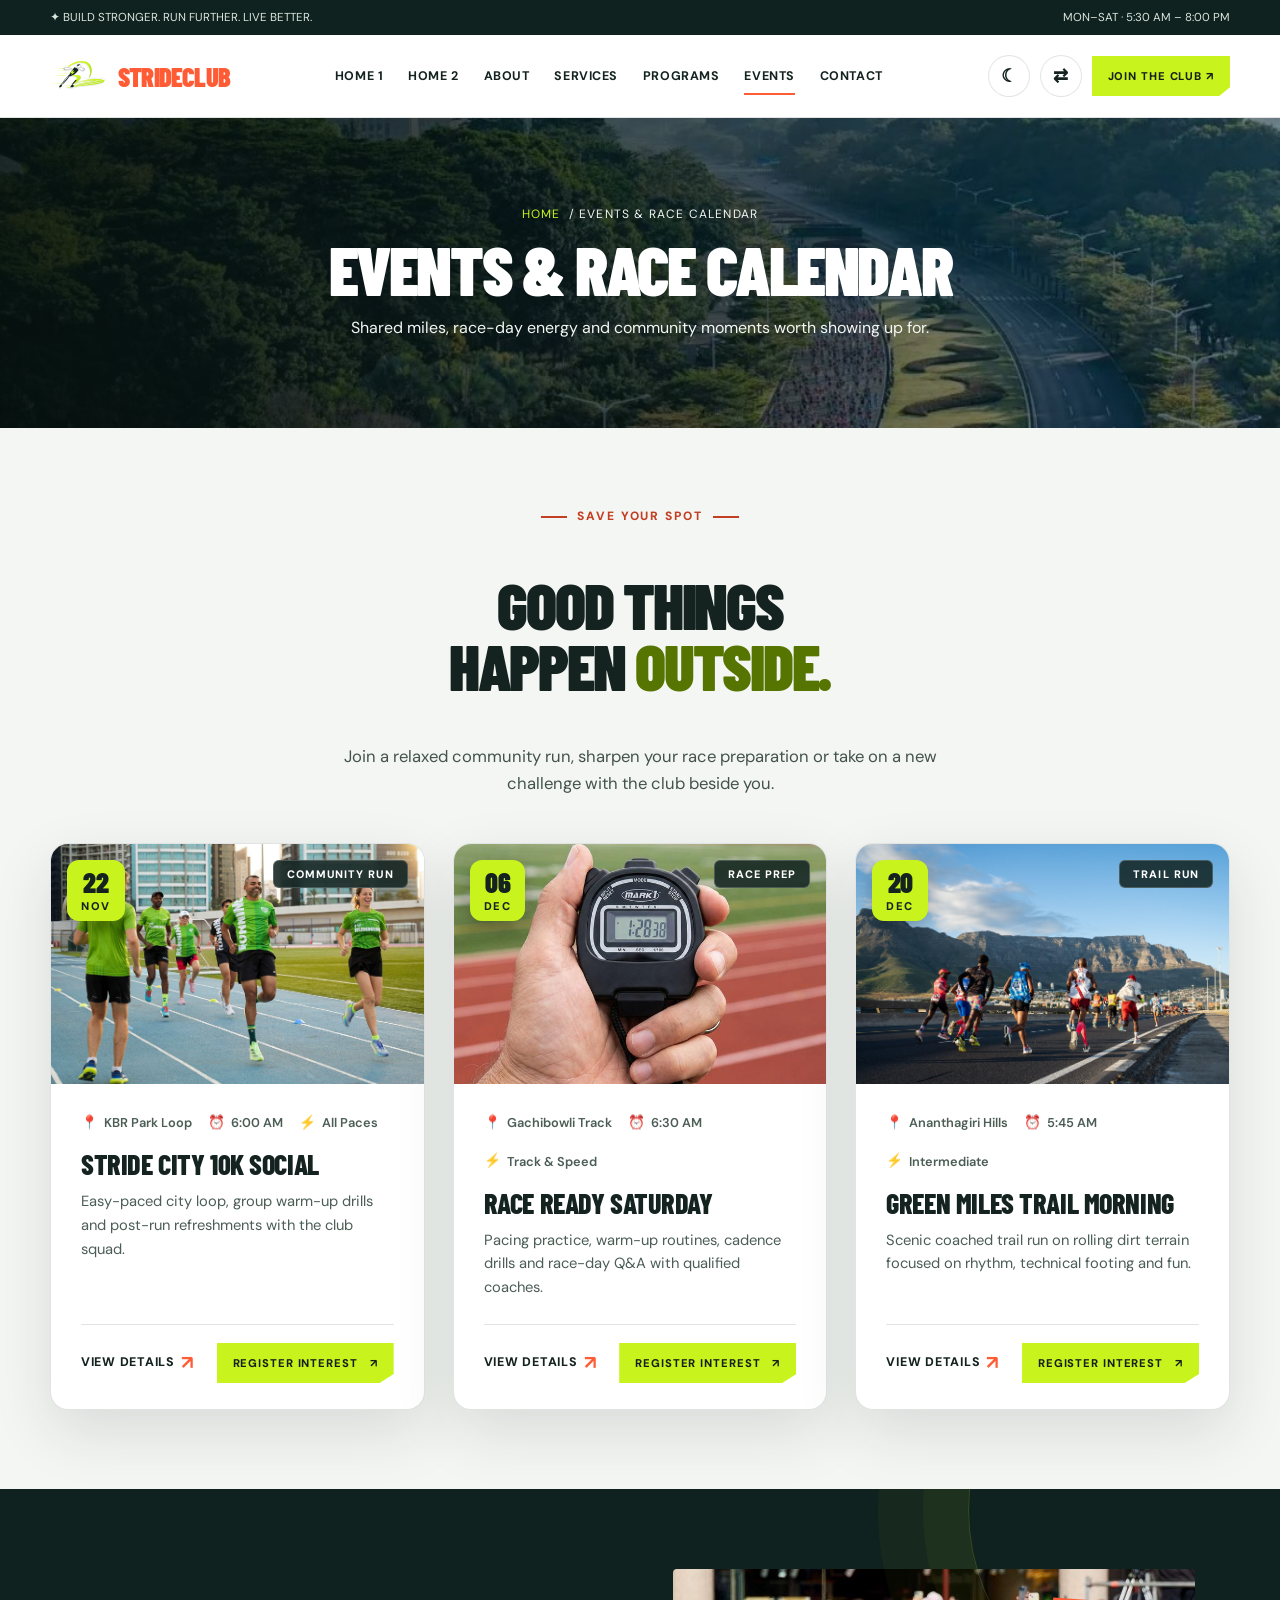
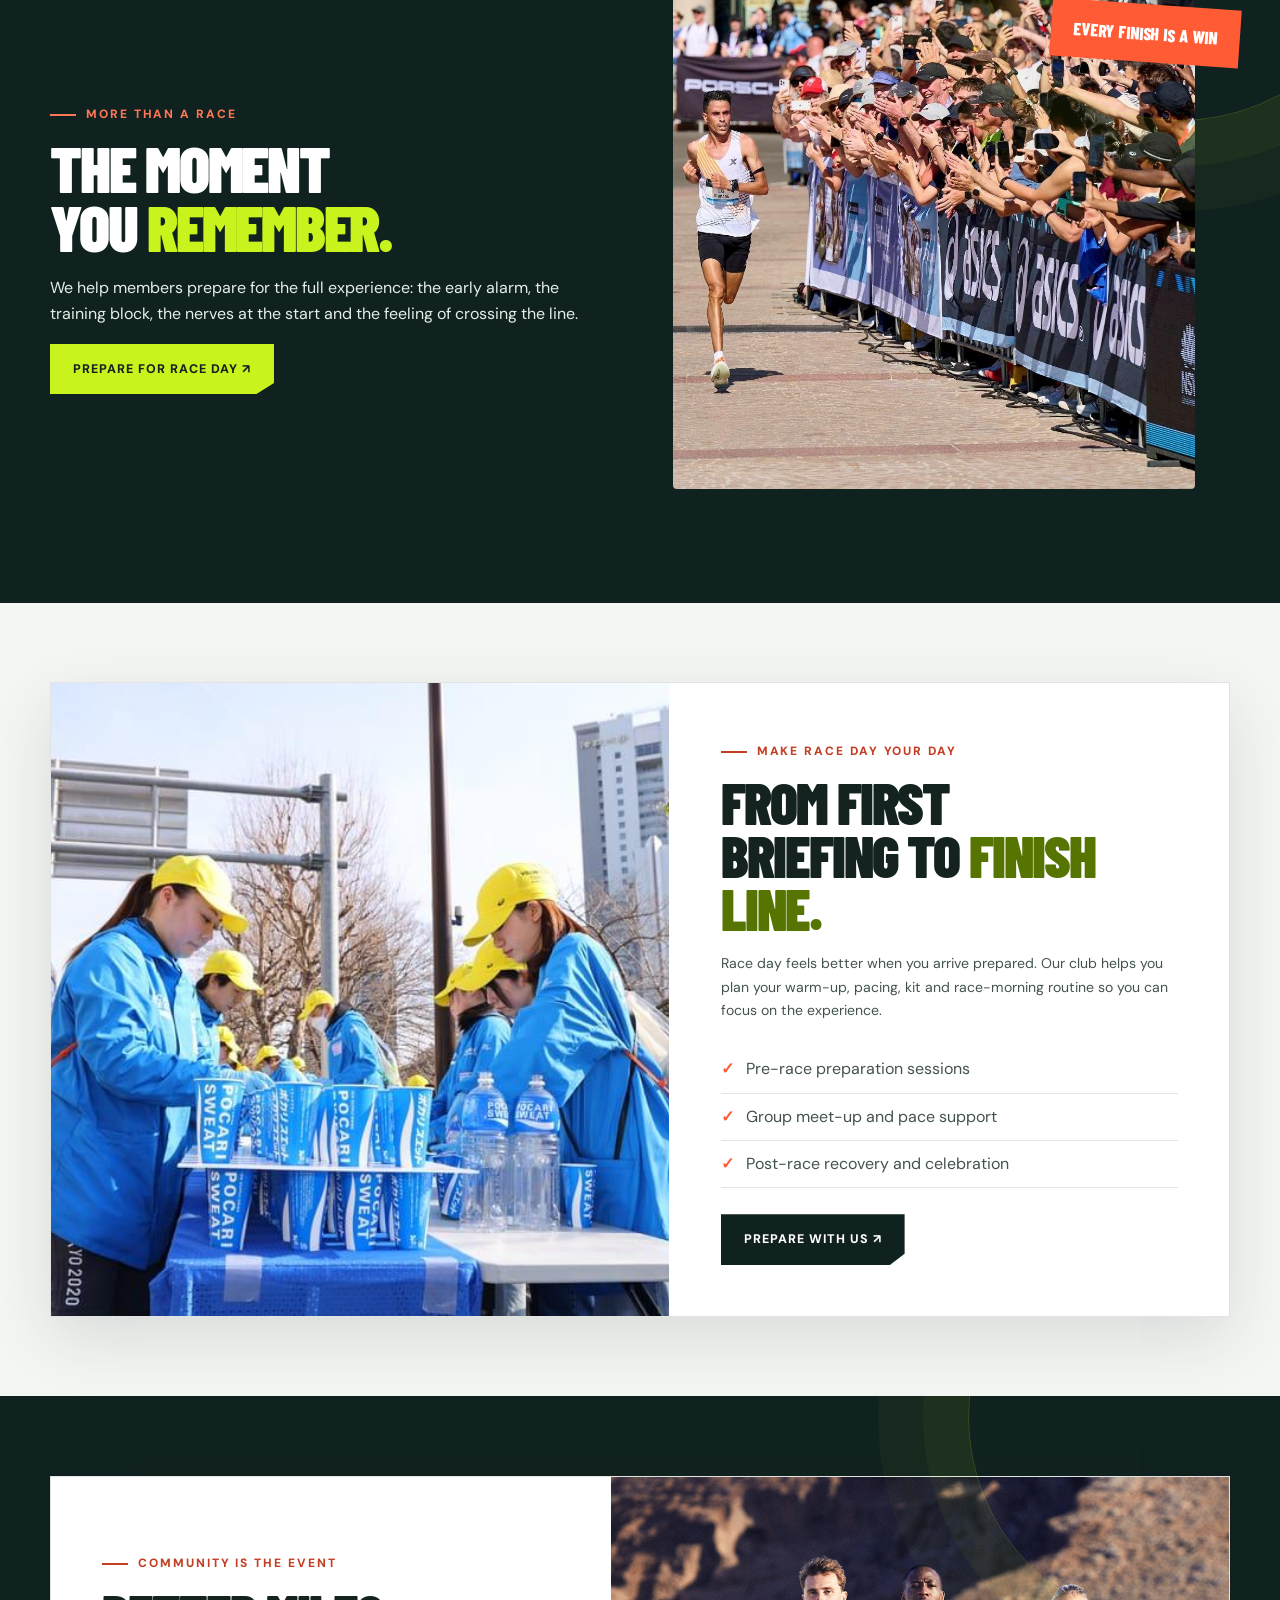
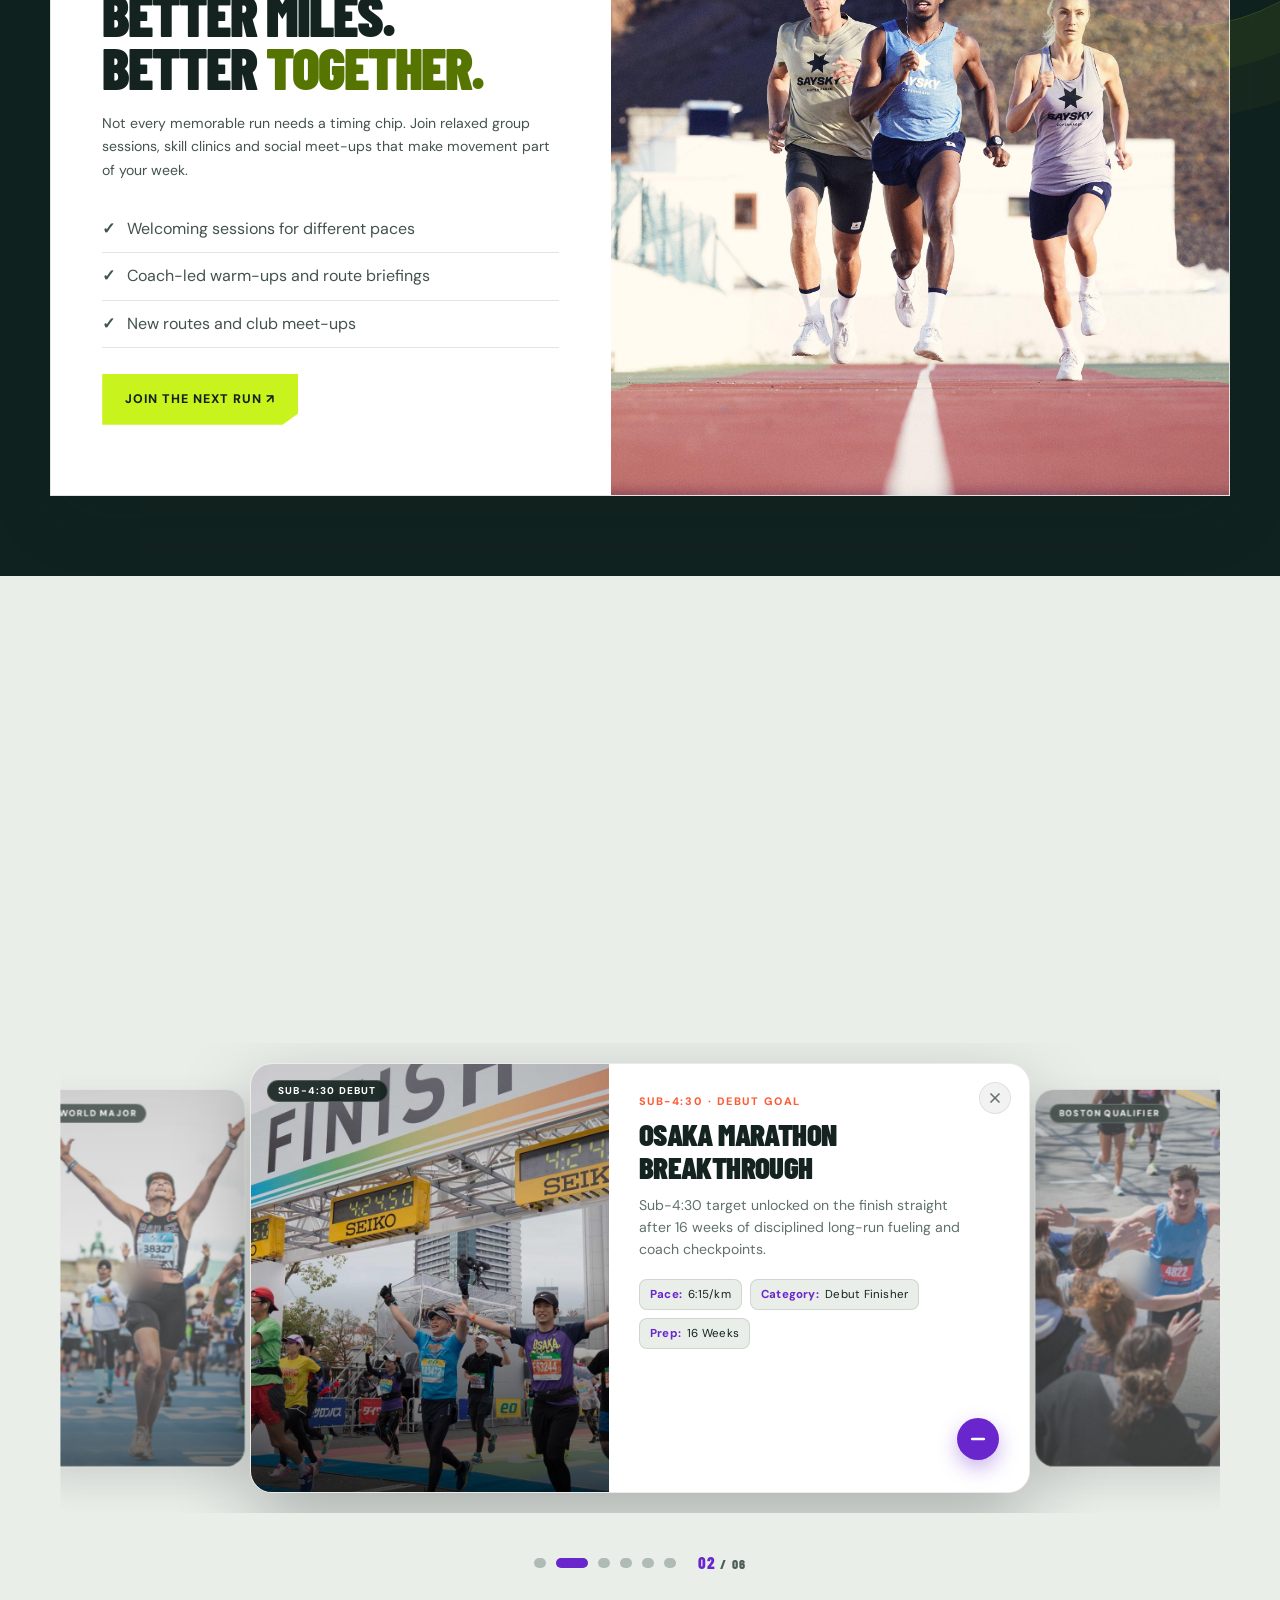
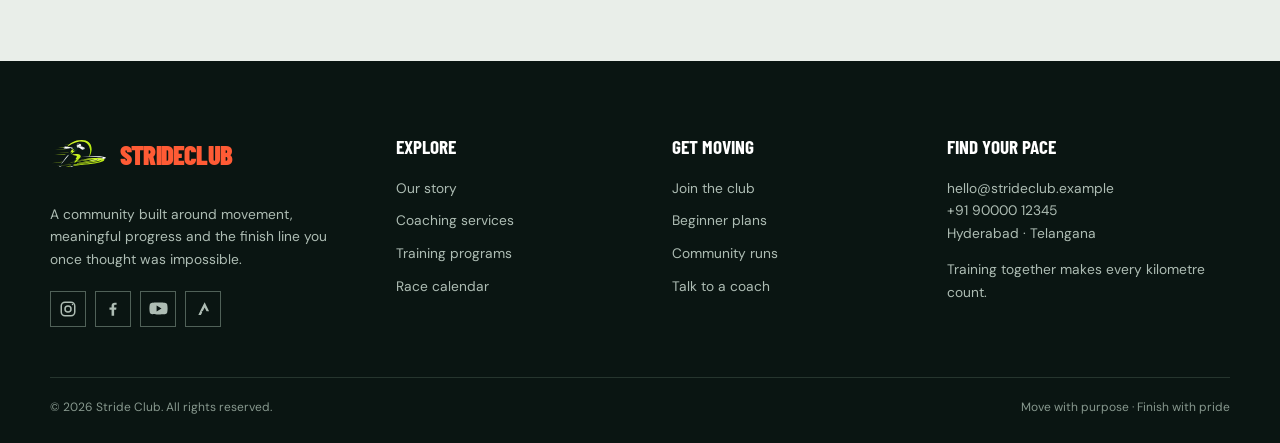
==== commit 3a7cbe1f: "Remove example captions and reference pill badge from events and contact pages" ====
--- a/events.html
+++ b/events.html
@@ -102,14 +102,8 @@
       <p>From local debut 5Ks to World Marathon Majors and national championship podiums, see our athletes living the breakthroughs they spent cold dawns working for.</p>
     </div>
 
-    <!-- Example 2.22 Expandable Cards Component -->
+    <!-- Expandable Cards Component -->
     <div class="expand-component reveal" data-expandable-carousel>
-      <!-- Reference Badge Header (Example 2.22) -->
-      <div class="expand-header-pill">
-        <span class="pill-badge-num">22</span>
-        <span class="pill-badge-txt">Expandable Cards</span>
-      </div>
-
       <div class="expand-carousel-wrapper">
         <div class="expand-stage">
           <div class="expand-track">
@@ -356,7 +350,6 @@
         </div>
         <div class="expand-counter"><span data-expand-current>02</span> / <span>06</span></div>
       </div>
-      <p class="expand-caption">Example 2.22 — Expandable Cards</p>
     </div>
   </div>
 </section>
